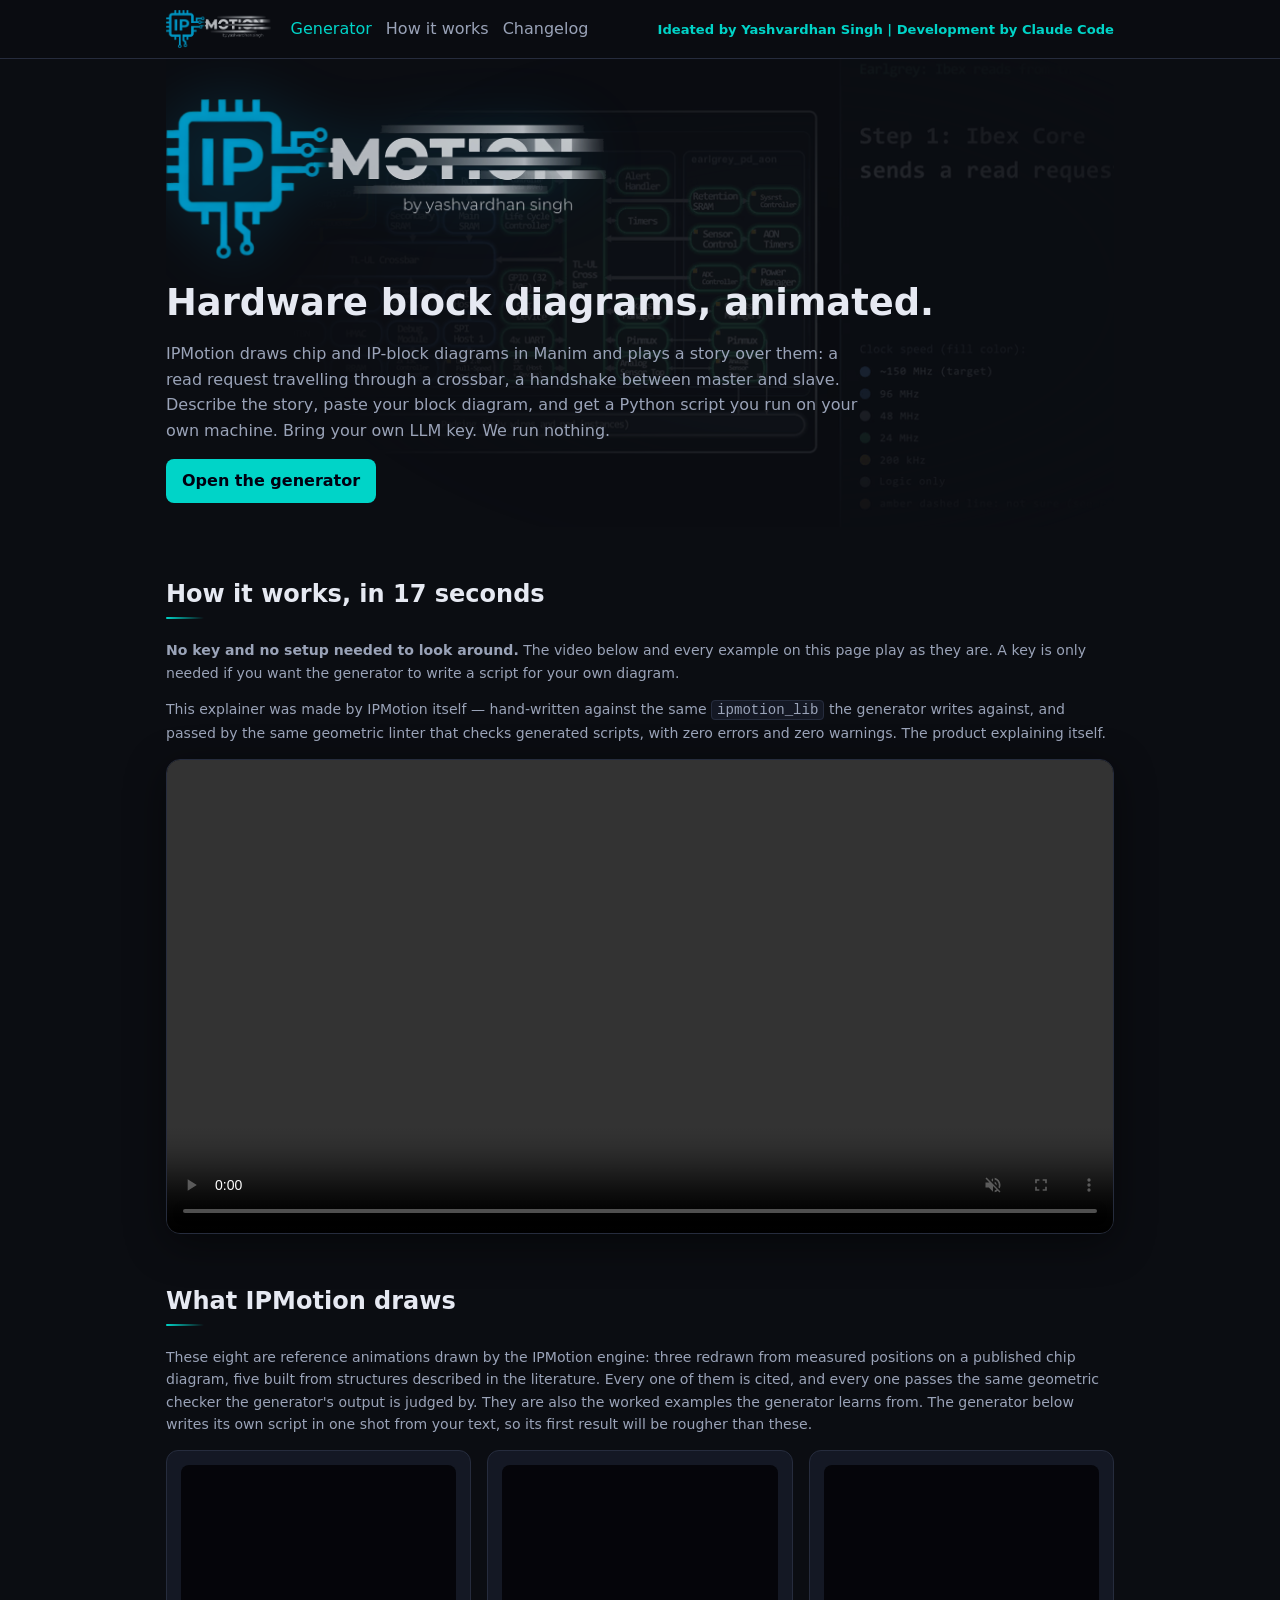
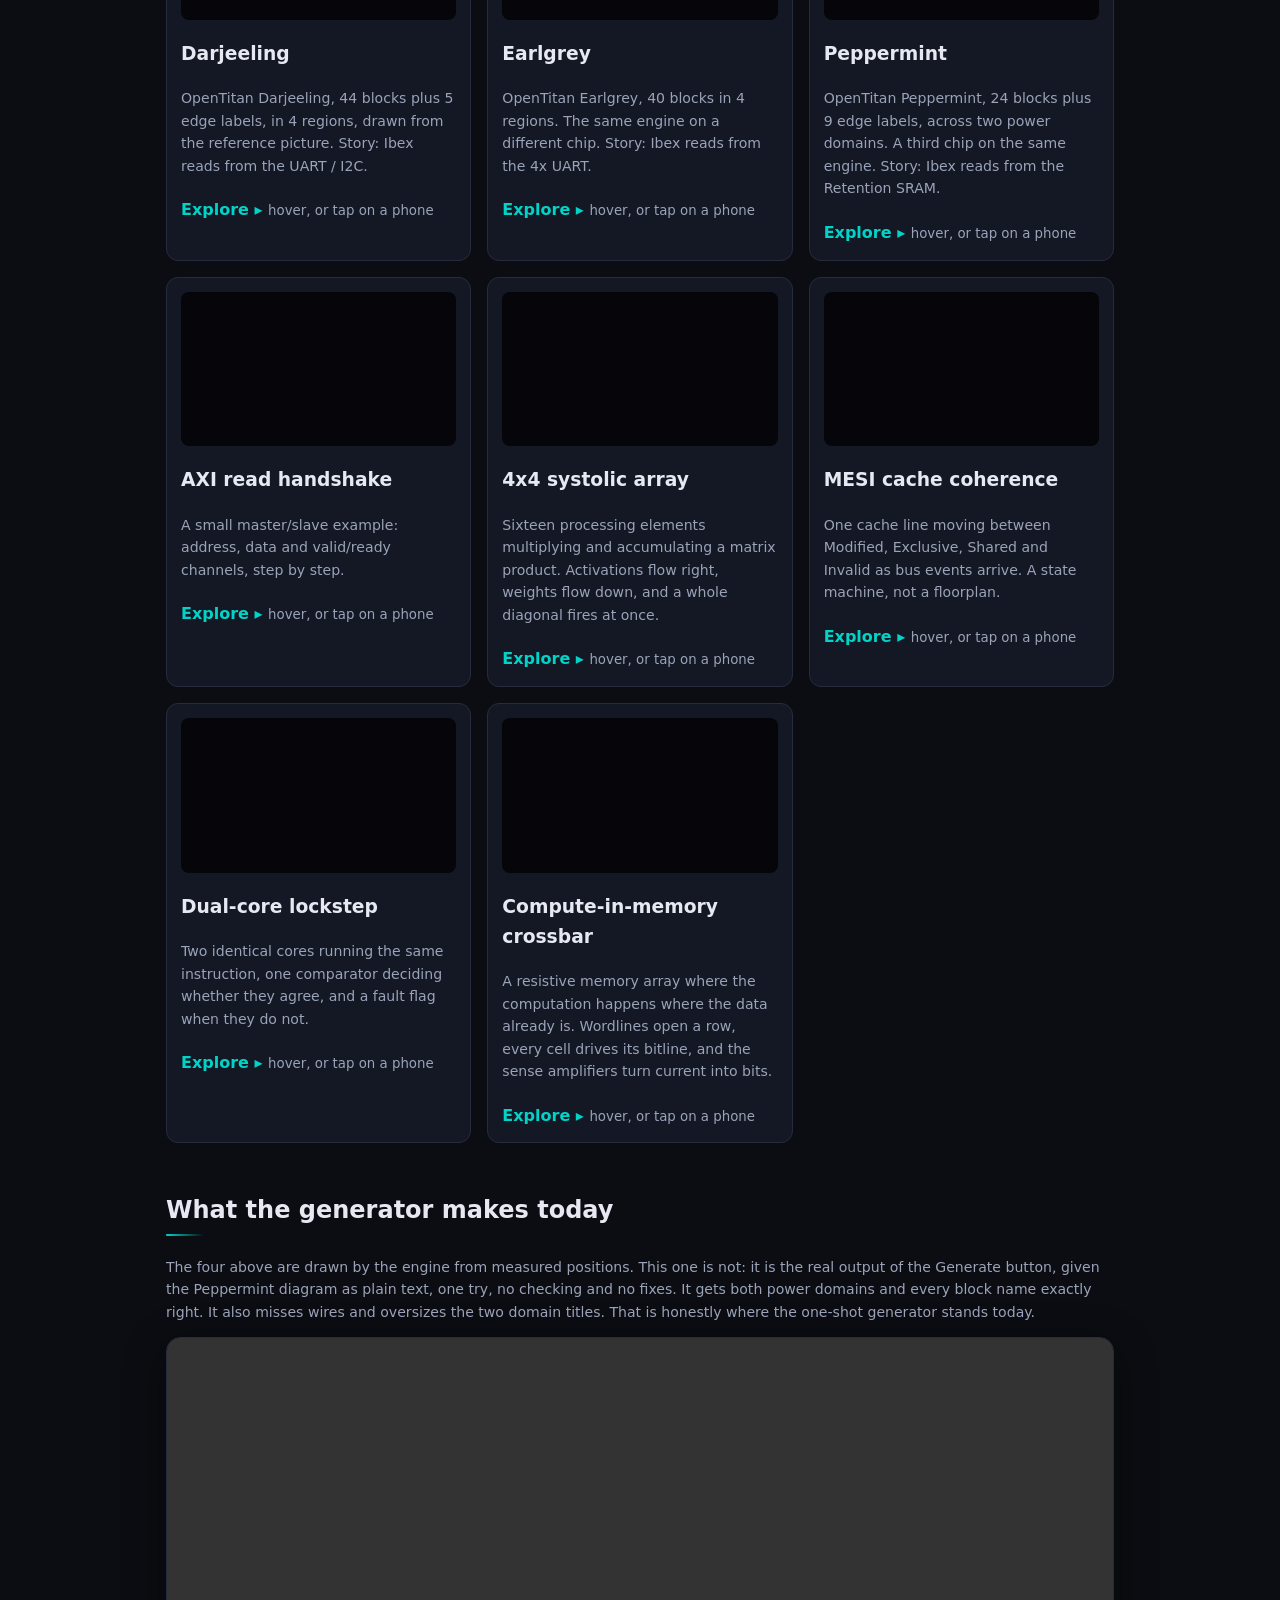
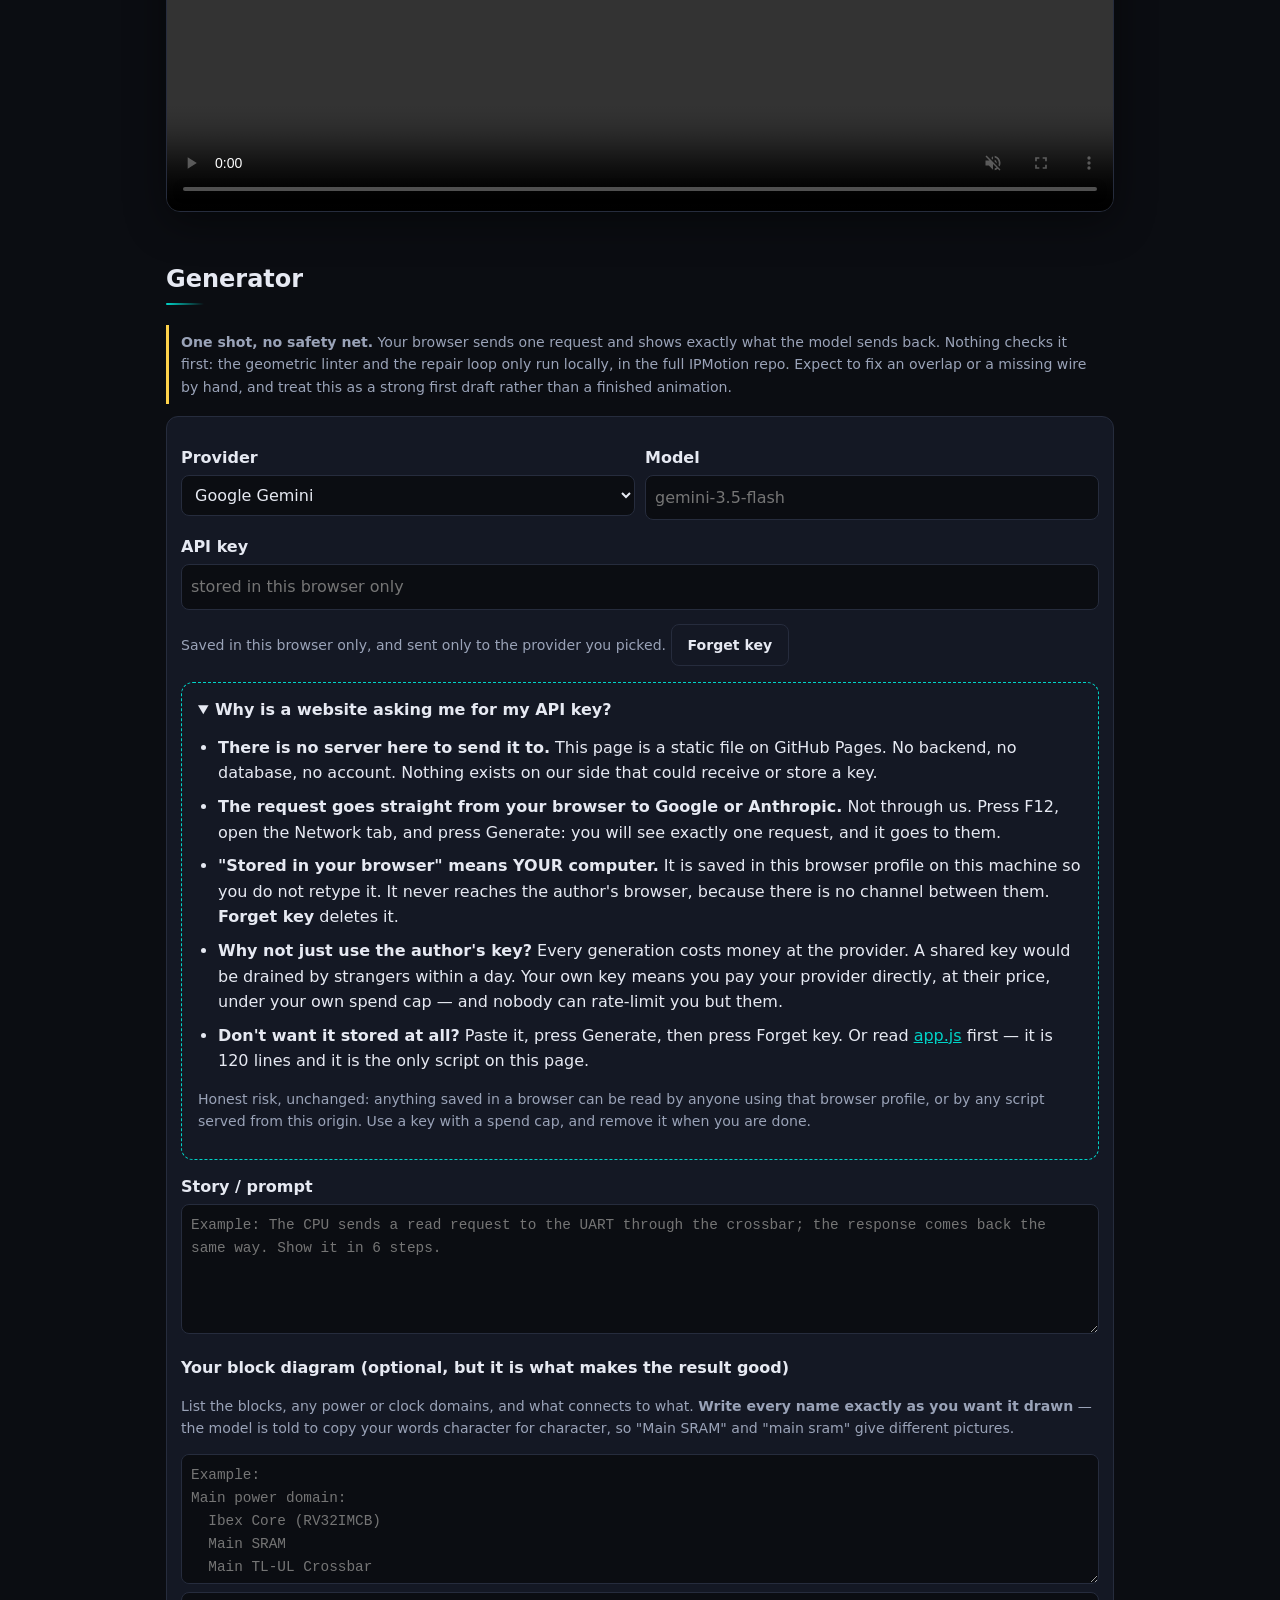
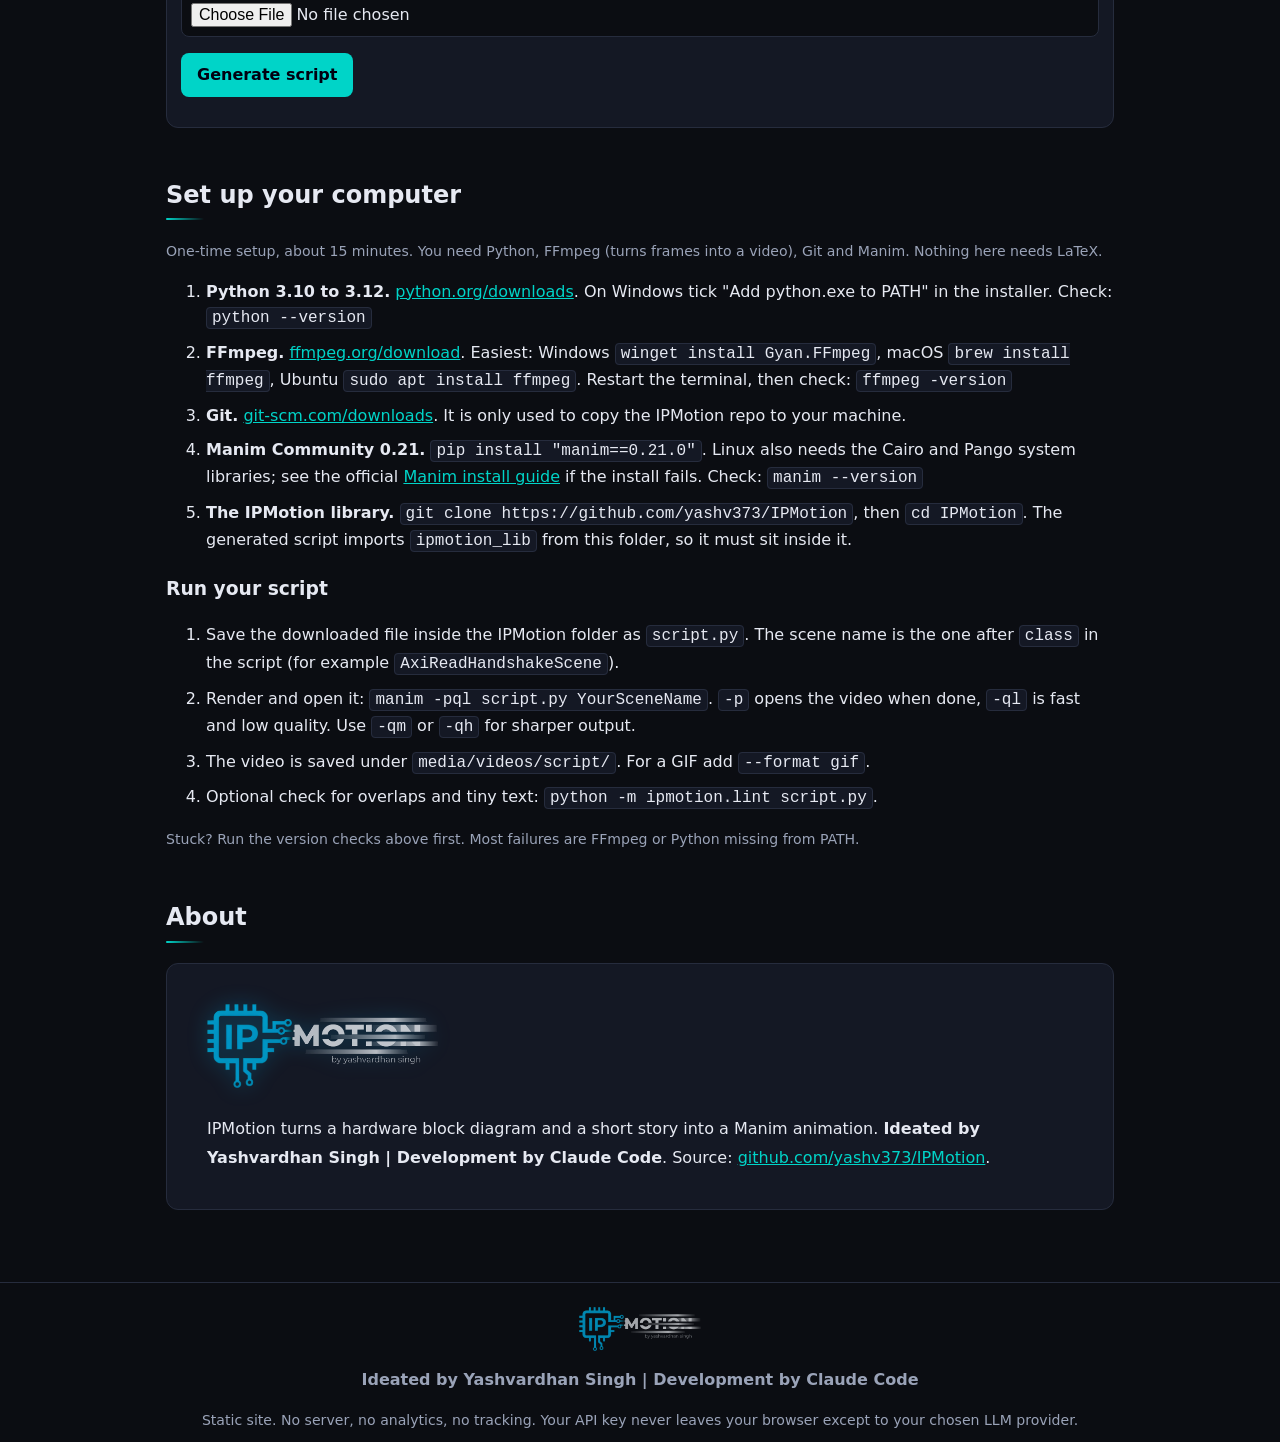
==== web/index.html @ a8242cb3 "Gallery as video, not GIFs: 11.5 MB down to 1.3 MB, at 1280px instead of 480px The four original gal" ====
<!doctype html>
<html lang="en" data-theme="dark"><head><meta charset="utf-8"><meta name="viewport" content="width=device-width,initial-scale=1">
<title>IPMotion Generator</title><meta name="description" content="IPMotion: describe a hardware block diagram story, get a Manim animation script. Bring your own API key; nothing runs on our servers.">
<link rel="icon" href="favicon.ico" sizes="any"><link rel="icon" type="image/png" sizes="32x32" href="assets/favicon-32.png"><link rel="apple-touch-icon" href="assets/apple-touch-icon.png"><meta name="theme-color" content="#0b0d12"><meta property="og:title" content="IPMotion Generator"><meta property="og:image" content="assets/logo.png">
<link rel="manifest" href="site.webmanifest"><meta name="theme-color" content="#0b0d12"><link rel="stylesheet" href="style.css"></head><body>
<header><div class="wrap"><a class="brand" href="index.html" aria-label="IPMotion home"><img src="assets/logo.png" alt="IPMotion" width="105" height="38"></a><nav><a href="index.html" aria-current=page>Generator</a><a href="how-it-works.html">How it works</a><a href="changelog.html">Changelog</a></nav>
<span class="credit">Ideated by Yashvardhan Singh | Development by Claude Code</span></div></header>
<div id="popbg" aria-hidden="true"></div><main class="wrap">
<section class="hero"><img class="hero-bg" src="assets/gifs/hero-bg.gif" alt="" aria-hidden="true" width="960" height="540" decoding="async"><div class="hero-in"><img class="hero-logo" src="assets/logo.png" alt="IPMotion by Yashvardhan Singh" width="440" height="160"><h1>Hardware block diagrams, animated.</h1>
<p>IPMotion draws chip and IP-block diagrams in Manim and plays a story over them: a read request travelling through a crossbar, a handshake between master and slave. Describe the story, paste your block diagram, and get a Python script you run on your own machine. Bring your own LLM key. We run nothing.</p>
<a class="btn" href="#generator">Open the generator</a></div></section>

<h2>How it works, in 17 seconds</h2>
<p class="note"><strong>No key and no setup needed to look around.</strong> The video below and every example on this page play as they are. A key is only needed if you want the generator to write a script for your own diagram.</p>
<p class="note">This explainer was made by IPMotion itself &mdash; hand-written against the same <code>ipmotion_lib</code> the generator writes against, and passed by the same geometric linter that checks generated scripts, with zero errors and zero warnings. The product explaining itself.</p>
<video class="explainer" src="assets/video/how-ipmotion-works.mp4" autoplay muted loop playsinline controls preload="metadata" poster="" aria-label="How IPMotion works, animated"></video>
<h2>What IPMotion draws</h2>
<p class="note">These eight are reference animations drawn by the IPMotion engine: three redrawn from measured positions on a published chip diagram, five built from structures described in the literature. Every one of them is cited, and every one passes the same geometric checker the generator's output is judged by. They are also the worked examples the generator learns from. The generator below writes its own script in one shot from your text, so its first result will be rougher than these.</p>
<div class="grid">
<div class="card ex" tabindex="0" role="button" aria-expanded="false" aria-label="Explore Darjeeling"><video class="thumb" src="assets/video/darjeeling.mp4" autoplay muted loop playsinline preload="metadata" aria-label="Darjeeling animation"></video><h3>Darjeeling</h3><p class="note">OpenTitan Darjeeling, 44 blocks plus 5 edge labels, in 4 regions, drawn from the reference picture. Story: Ibex reads from the UART / I2C.</p><span class="explore">Explore &#9656; <small>hover, or tap on a phone</small></span><div class="pop" role="dialog" aria-label="Darjeeling details"><button type="button" class="alt popx" aria-label="Close">&times;</button><h3>Darjeeling</h3><div class="popgrid"><figure><img class="ref" src="assets/ref/darjeeling.png" alt="Reference for Darjeeling" loading="lazy"><figcaption class="note">Reference: OpenTitan Darjeeling top-level block diagram.</figcaption></figure><div><h4>Prompt</h4><p>Show Ibex reading from the UART / I2C.</p><h4>Story</h4><ol><li>Idle: nothing is happening yet</li><li>Step 1: Ibex Core sends a read request</li><li>Step 2: Main TL-UL Crossbar passes it to the Low-Speed domain</li><li>Step 3: Peri TL-UL Cross bar sends it to 1 x UART / 1x I2C</li><li>Step 4: 1 x UART / 1x I2C answers</li><li>Step 5: The response travels back over the same links</li><li>Step 6: Ibex Core receives the data. Read complete</li></ol><h4>Model used</h4><p>No model used. This animation was made for developing a better RAG framework for IPMotion.</p></div></div></div></div>
<div class="card ex" tabindex="0" role="button" aria-expanded="false" aria-label="Explore Earlgrey"><video class="thumb" src="assets/video/earlgrey.mp4" autoplay muted loop playsinline preload="metadata" aria-label="Earlgrey animation"></video><h3>Earlgrey</h3><p class="note">OpenTitan Earlgrey, 40 blocks in 4 regions. The same engine on a different chip. Story: Ibex reads from the 4x UART.</p><span class="explore">Explore &#9656; <small>hover, or tap on a phone</small></span><div class="pop" role="dialog" aria-label="Earlgrey details"><button type="button" class="alt popx" aria-label="Close">&times;</button><h3>Earlgrey</h3><div class="popgrid"><figure><img class="ref" src="assets/ref/earlgrey.png" alt="Reference for Earlgrey" loading="lazy"><figcaption class="note">Reference: OpenTitan Earlgrey top-level block diagram.</figcaption></figure><div><h4>Prompt</h4><p>Show Ibex reading from the 4x UART.</p><h4>Story</h4><ol><li>Idle: nothing is happening yet</li><li>Step 1: Ibex Core sends a read request</li><li>Step 2: The TL-UL Crossbar passes it to the peripheral side</li><li>Step 3: The peripheral TL-UL Cross bar sends it to the 4x UART</li><li>Step 4: The 4x UART answers</li><li>Step 5: The response travels back over the same links</li><li>Step 6: Ibex Core receives the data. Read complete</li></ol><h4>Model used</h4><p>No model used. This animation was made for developing a better RAG framework for IPMotion.</p></div></div></div></div>
<div class="card ex" tabindex="0" role="button" aria-expanded="false" aria-label="Explore Peppermint"><video class="thumb" src="assets/video/peppermint.mp4" autoplay muted loop playsinline preload="metadata" aria-label="Peppermint animation"></video><h3>Peppermint</h3><p class="note">OpenTitan Peppermint, 24 blocks plus 9 edge labels, across two power domains. A third chip on the same engine. Story: Ibex reads from the Retention SRAM.</p><span class="explore">Explore &#9656; <small>hover, or tap on a phone</small></span><div class="pop" role="dialog" aria-label="Peppermint details"><button type="button" class="alt popx" aria-label="Close">&times;</button><h3>Peppermint</h3><div class="popgrid"><figure><img class="ref" src="assets/ref/peppermint.png" alt="Reference for Peppermint" loading="lazy"><figcaption class="note">Reference: OpenTitan Peppermint top-level block diagram.</figcaption></figure><div><h4>Prompt</h4><p>Show Ibex reading from the Retention SRAM in the always-on domain.</p><h4>Story</h4><ol><li>Idle: nothing is happening yet</li><li>Step 1: Ibex Core sends a read request</li><li>Step 2: The Main TL-UL Crossbar passes it to the always-on side</li><li>Step 3: The AON TL-UL Cross bar sends it to the Retention SRAM</li><li>Step 4: The Retention SRAM answers</li><li>Step 5: The response travels back over the same links</li><li>Step 6: Ibex Core receives the data. Read complete</li></ol><h4>Model used</h4><p>No model used. This animation was made for developing a better RAG framework for IPMotion.</p></div></div></div></div>
<div class="card ex" tabindex="0" role="button" aria-expanded="false" aria-label="Explore AXI read handshake"><video class="thumb" src="assets/video/axi.mp4" autoplay muted loop playsinline preload="metadata" aria-label="AXI read handshake animation"></video><h3>AXI read handshake</h3><p class="note">A small master/slave example: address, data and valid/ready channels, step by step.</p><span class="explore">Explore &#9656; <small>hover, or tap on a phone</small></span><div class="pop" role="dialog" aria-label="AXI read handshake details"><button type="button" class="alt popx" aria-label="Close">&times;</button><h3>AXI read handshake</h3><div class="popgrid"><figure><img class="ref" src="assets/ref/axi.svg" alt="Reference for AXI read handshake" loading="lazy"><figcaption class="note">A standard AXI read-channel diagram, drawn for this page (not a reference image).</figcaption></figure><div><h4>Prompt</h4><p>AXI4 read handshake between a master and a slave, cycle by cycle.</p><h4>Story</h4><ol><li>Cycle 1: Master asserts ARVALID=1 &amp; ARADDR=0x1000</li><li>Cycle 2: Slave asserts ARREADY=1. AR Handshake completes.</li><li>Cycle 3: Internal memory read latency. ARVALID deasserted.</li><li>Cycle 4: Slave drives RDATA=0xCAFE, RVALID=1, RLAST=1</li><li>Cycle 5: Master asserts RREADY=1. Read Data Handshake completes!</li><li>Transaction Complete: Read data 0xCAFE received successfully.</li></ol><h4>Model used</h4><p>No model used. This animation was made for developing a better RAG framework for IPMotion.</p></div></div></div></div>
<div class="card ex" tabindex="0" role="button" aria-expanded="false" aria-label="Explore 4x4 systolic array"><video class="thumb" src="assets/video/systolic-array.mp4" autoplay muted loop playsinline preload="metadata"></video><h3>4x4 systolic array</h3><p class="note">Sixteen processing elements multiplying and accumulating a matrix product. Activations flow right, weights flow down, and a whole diagonal fires at once.</p><span class="explore">Explore &#9656; <small>hover, or tap on a phone</small></span><div class="pop" role="dialog" aria-label="4x4 systolic array details"><button type="button" class="alt popx" aria-label="Close">&times;</button><h3>4x4 systolic array</h3><div class="popgrid"><figure><video src="assets/video/systolic-array.mp4" muted loop playsinline controls preload="none" style="width:100%;border-radius:8px;background:#000"></video></figure><div><h4>What it shows</h4><p>Sixteen processing elements multiplying and accumulating a matrix product. Activations flow right, weights flow down, and a whole diagonal fires at once.</p><h4>Steps</h4><ol><li>Activations enter from the left, one row each</li><li>Weights are pushed down each column</li><li>Cycle by cycle, every PE on a diagonal computes at the same moment</li><li>Partial sums leave the bottom of each column</li></ol><h4>Source</h4><p class="cite">H.T. Kung and C.E. Leiserson, &ldquo;Systolic Arrays (for VLSI)&rdquo;, Sparse Matrix Proceedings, 1978. N.P. Jouppi et al., &ldquo;In-Datacenter Performance Analysis of a Tensor Processing Unit&rdquo;, ISCA 2017.</p><h4>Model used</h4><p>No model used. Drawn by the IPMotion engine, and used as a worked example the generator can learn from.</p></div></div></div></div>
<div class="card ex" tabindex="0" role="button" aria-expanded="false" aria-label="Explore MESI cache coherence"><video class="thumb" src="assets/video/mesi-fsm.mp4" autoplay muted loop playsinline preload="metadata"></video><h3>MESI cache coherence</h3><p class="note">One cache line moving between Modified, Exclusive, Shared and Invalid as bus events arrive. A state machine, not a floorplan.</p><span class="explore">Explore &#9656; <small>hover, or tap on a phone</small></span><div class="pop" role="dialog" aria-label="MESI cache coherence details"><button type="button" class="alt popx" aria-label="Close">&times;</button><h3>MESI cache coherence</h3><div class="popgrid"><figure><video src="assets/video/mesi-fsm.mp4" muted loop playsinline controls preload="none" style="width:100%;border-radius:8px;background:#000"></video></figure><div><h4>What it shows</h4><p>One cache line moving between Modified, Exclusive, Shared and Invalid as bus events arrive. A state machine, not a floorplan.</p><h4>Steps</h4><ol><li>The line starts Invalid: this cache does not have it</li><li>A read miss with no other sharer makes it Exclusive</li><li>A write hit makes it Modified, dirty and private</li><li>Another core reads it: write back and drop to Shared</li><li>Another core writes: this copy becomes Invalid</li></ol><h4>Source</h4><p class="cite">M.S. Papamarcos and J.H. Patel, &ldquo;A Low-Overhead Coherence Solution for Multiprocessors with Private Cache Memories&rdquo;, ISCA 1984.</p><h4>Model used</h4><p>No model used. Drawn by the IPMotion engine, and used as a worked example the generator can learn from.</p></div></div></div></div>
<div class="card ex" tabindex="0" role="button" aria-expanded="false" aria-label="Explore Dual-core lockstep"><video class="thumb" src="assets/video/lockstep.mp4" autoplay muted loop playsinline preload="metadata"></video><h3>Dual-core lockstep</h3><p class="note">Two identical cores running the same instruction, one comparator deciding whether they agree, and a fault flag when they do not.</p><span class="explore">Explore &#9656; <small>hover, or tap on a phone</small></span><div class="pop" role="dialog" aria-label="Dual-core lockstep details"><button type="button" class="alt popx" aria-label="Close">&times;</button><h3>Dual-core lockstep</h3><div class="popgrid"><figure><video src="assets/video/lockstep.mp4" muted loop playsinline controls preload="none" style="width:100%;border-radius:8px;background:#000"></video></figure><div><h4>What it shows</h4><p>Two identical cores running the same instruction, one comparator deciding whether they agree, and a fault flag when they do not.</p><h4>Steps</h4><ol><li>The same instruction is issued to both cores</li><li>Core B runs it two cycles later, so one glitch cannot hit both</li><li>Both results arrive at the comparator</li><li>They agree, so nothing is raised</li><li>A bit flips in Core B, the results differ, and the fault flag goes up</li></ol><h4>Source</h4><p class="cite">ARM, &ldquo;Cortex-R5 Technical Reference Manual&rdquo; (redundant core comparison and the decorrelating delay). ISO 26262-5, hardware requirements for ASIL-D.</p><h4>Model used</h4><p>No model used. Drawn by the IPMotion engine, and used as a worked example the generator can learn from.</p></div></div></div></div>
<div class="card ex" tabindex="0" role="button" aria-expanded="false" aria-label="Explore Compute-in-memory crossbar"><video class="thumb" src="assets/video/cim-crossbar.mp4" autoplay muted loop playsinline preload="metadata"></video><h3>Compute-in-memory crossbar</h3><p class="note">A resistive memory array where the computation happens where the data already is. Wordlines open a row, every cell drives its bitline, and the sense amplifiers turn current into bits.</p><span class="explore">Explore &#9656; <small>hover, or tap on a phone</small></span><div class="pop" role="dialog" aria-label="Compute-in-memory crossbar details"><button type="button" class="alt popx" aria-label="Close">&times;</button><h3>Compute-in-memory crossbar</h3><div class="popgrid"><figure><video src="assets/video/cim-crossbar.mp4" muted loop playsinline controls preload="none" style="width:100%;border-radius:8px;background:#000"></video></figure><div><h4>What it shows</h4><p>A resistive memory array where the computation happens where the data already is. Wordlines open a row, every cell drives its bitline, and the sense amplifiers turn current into bits.</p><h4>Steps</h4><ol><li>The row decoder drives one wordline high</li><li>Every cell on that row drives its own bitline at the same moment</li><li>The sense amplifiers resolve all six columns together</li><li>The digital output register takes the row</li><li>Four rows, four cycles, and the data never moved</li></ol><h4>Source</h4><p class="cite">A. Shafiee et al., &ldquo;ISAAC&rdquo;, ISCA 2016. P. Chi et al., &ldquo;PRIME&rdquo;, ISCA 2016.</p><h4>Model used</h4><p>No model used. Drawn by the IPMotion engine, and used as a worked example the generator can learn from.</p></div></div></div></div>
</div>

<h2>What the generator makes today</h2>
<p class="note">The four above are drawn by the engine from measured positions. This one is not: it is the real output of the Generate button, given the Peppermint diagram as plain text, one try, no checking and no fixes. It gets both power domains and every block name exactly right. It also misses wires and oversizes the two domain titles. That is honestly where the one-shot generator stands today.</p>
<video class="explainer" src="assets/video/generated-peppermint.mp4" autoplay muted loop playsinline controls preload="metadata" aria-label="Animation written by the generator in one shot"></video>
<h2 id="generator">Generator</h2>
<div class="warn"><strong>One shot, no safety net.</strong> Your browser sends one request and shows exactly what the model sends back. Nothing checks it first: the geometric linter and the repair loop only run locally, in the full IPMotion repo. Expect to fix an overlap or a missing wire by hand, and treat this as a strong first draft rather than a finished animation.</div>
<form id="f" class="card" onsubmit="return false">
<div class="row"><div><label for="provider">Provider</label><select id="provider"><option value="gemini">Google Gemini</option><option value="anthropic">Anthropic Claude</option></select></div>
<div><label for="model">Model</label><input id="model" autocomplete="off"></div></div>
<label for="key">API key</label><input id="key" type="password" autocomplete="off" placeholder="stored in this browser only">
<p class="note">Saved in this browser only, and sent only to the provider you picked. <button type="button" class="alt" id="forget">Forget key</button></p>
<details class="setup" open><summary><strong>Why is a website asking me for my API key?</strong></summary>
<ul class="steps">
<li><strong>There is no server here to send it to.</strong> This page is a static file on GitHub Pages. No backend, no database, no account. Nothing exists on our side that could receive or store a key.</li>
<li><strong>The request goes straight from your browser to Google or Anthropic.</strong> Not through us. Press F12, open the Network tab, and press Generate: you will see exactly one request, and it goes to them.</li>
<li><strong>"Stored in your browser" means YOUR computer.</strong> It is saved in this browser profile on this machine so you do not retype it. It never reaches the author's browser, because there is no channel between them. <strong>Forget key</strong> deletes it.</li>
<li><strong>Why not just use the author's key?</strong> Every generation costs money at the provider. A shared key would be drained by strangers within a day. Your own key means you pay your provider directly, at their price, under your own spend cap &mdash; and nobody can rate-limit you but them.</li>
<li><strong>Don't want it stored at all?</strong> Paste it, press Generate, then press Forget key. Or read <a href="https://github.com/yashv373/IPMotion/blob/main/web/app.js">app.js</a> first &mdash; it is 120 lines and it is the only script on this page.</li>
</ul>
<p class="note">Honest risk, unchanged: anything saved in a browser can be read by anyone using that browser profile, or by any script served from this origin. Use a key with a spend cap, and remove it when you are done.</p></details>
<label for="story">Story / prompt</label><textarea id="story" placeholder="Example: The CPU sends a read request to the UART through the crossbar; the response comes back the same way. Show it in 6 steps."></textarea>
<label for="diagram">Your block diagram (optional, but it is what makes the result good)</label><p class="note">List the blocks, any power or clock domains, and what connects to what. <strong>Write every name exactly as you want it drawn</strong> &mdash; the model is told to copy your words character for character, so "Main SRAM" and "main sram" give different pictures.</p><textarea id="diagram" placeholder="Example:&#10;Main power domain:&#10;  Ibex Core (RV32IMCB)&#10;  Main SRAM&#10;  Main TL-UL Crossbar&#10;&#10;Wiring:&#10;  Ibex Core (RV32IMCB) -> Main TL-UL Crossbar&#10;  Main TL-UL Crossbar <-> Main SRAM"></textarea>
<input id="file" type="file" accept=".yaml,.yml,.txt,.md,.json" aria-label="Load diagram file">
<p><button id="go" type="button">Generate script</button> <span id="status" class="note"></span></p><div id="err"></div></form>

<section id="out" hidden><h2>Your script</h2>
<p><button id="dl" type="button">Download .py</button> <button id="cp" type="button" class="alt">Copy</button></p>
<pre><code id="code"></code></pre>
<div class="setup"><h3>Local setup</h3><p class="note">First time? Follow <a href="#setup">Set up your computer</a> below.</p><p>The script imports <code>ipmotion_lib</code>, so run it inside the IPMotion repo:</p>
<pre>git clone https://github.com/yashv373/IPMotion
cd IPMotion
pip install "manim==0.21.0"
# save the downloaded file here as script.py, then:
manim -pql script.py YourSceneName
# optional geometric check:
python -m ipmotion.lint script.py</pre>
<p class="note">Replace <code>YourSceneName</code> with the class name in the script. No LaTeX needed. Use <code>-qh</code> for a sharper render.</p></div><div class="setup"><h3>Not happy with the first result? Keep going.</h3>
<p>This is one shot with no checking, so a first draft is normal. You do not have to start again:</p>
<ol class="steps">
<li><strong>Ask any chat assistant to fix it.</strong> The file is ordinary Manim code, so paste it into ChatGPT, Claude, Gemini or whichever you already pay for, and say what is wrong in plain words &mdash; "two blocks overlap", "the UART arrow is missing", "make the title smaller". Then run it again.</li>
<li><strong>Let the checker tell you what is wrong first.</strong> In the repo, run <code>python -m ipmotion.lint script.py</code>. It lists overlapping text, labels too small to read, wires ending in empty space and anything outside the frame. Paste that list in with the script and the assistant has something precise to work from.</li>
<li><strong>Change your input, not just the script.</strong> Most misses come from the diagram text. Add the connection it skipped, or write a name exactly as you want it drawn, and generate again.</li>
</ol>
<p class="note"><strong>Where this is going.</strong> That back-and-forth is something IPMotion should do for you, not something you should have to drive. The generate &rarr; check &rarr; repair loop already runs locally in the repo; bringing it into this page, so the site hands you a script it has already checked and corrected a few times, is the next direction for IPMotion.</p></div>
</section>
<h2 id="setup">Set up your computer</h2>
<p class="note">One-time setup, about 15 minutes. You need Python, FFmpeg (turns frames into a video), Git and Manim. Nothing here needs LaTeX.</p>
<ol class="steps">
<li><strong>Python 3.10 to 3.12.</strong> <a href="https://www.python.org/downloads/" target="_blank" rel="noopener">python.org/downloads</a>. On Windows tick "Add python.exe to PATH" in the installer. Check: <code>python --version</code></li>
<li><strong>FFmpeg.</strong> <a href="https://ffmpeg.org/download.html" target="_blank" rel="noopener">ffmpeg.org/download</a>. Easiest: Windows <code>winget install Gyan.FFmpeg</code>, macOS <code>brew install ffmpeg</code>, Ubuntu <code>sudo apt install ffmpeg</code>. Restart the terminal, then check: <code>ffmpeg -version</code></li>
<li><strong>Git.</strong> <a href="https://git-scm.com/downloads" target="_blank" rel="noopener">git-scm.com/downloads</a>. It is only used to copy the IPMotion repo to your machine.</li>
<li><strong>Manim Community 0.21.</strong> <code>pip install "manim==0.21.0"</code>. Linux also needs the Cairo and Pango system libraries; see the official <a href="https://docs.manim.community/en/stable/installation.html" target="_blank" rel="noopener">Manim install guide</a> if the install fails. Check: <code>manim --version</code></li>
<li><strong>The IPMotion library.</strong> <code>git clone https://github.com/yashv373/IPMotion</code>, then <code>cd IPMotion</code>. The generated script imports <code>ipmotion_lib</code> from this folder, so it must sit inside it.</li>
</ol>
<h3>Run your script</h3>
<ol class="steps">
<li>Save the downloaded file inside the IPMotion folder as <code>script.py</code>. The scene name is the one after <code>class</code> in the script (for example <code>AxiReadHandshakeScene</code>).</li>
<li>Render and open it: <code>manim -pql script.py YourSceneName</code>. <code>-p</code> opens the video when done, <code>-ql</code> is fast and low quality. Use <code>-qm</code> or <code>-qh</code> for sharper output.</li>
<li>The video is saved under <code>media/videos/script/</code>. For a GIF add <code>--format gif</code>.</li>
<li>Optional check for overlaps and tiny text: <code>python -m ipmotion.lint script.py</code>.</li>
</ol>
<p class="note">Stuck? Run the version checks above first. Most failures are FFmpeg or Python missing from PATH.</p>
<h2>About</h2><p class="card"><img class="about-logo" src="assets/logo.png" alt="IPMotion by Yashvardhan Singh" width="264" height="96">IPMotion turns a hardware block diagram and a short story into a Manim animation.
<strong>Ideated by Yashvardhan Singh | Development by Claude Code</strong>. Source: <a href="https://github.com/yashv373/IPMotion">github.com/yashv373/IPMotion</a>.</p>
</main>
<footer><div class="wrap"><img class="foot-logo" src="assets/logo.png" alt="IPMotion" width="121" height="44"><p><strong>Ideated by Yashvardhan Singh | Development by Claude Code</strong></p>
<p class="note">Static site. No server, no analytics, no tracking. Your API key never leaves your browser except to your chosen LLM provider.</p></div></footer>
<script src="app.js"></script></body></html>
---- web/style.css ----
﻿:root{--bg:#0b0d12;--panel:#141824;--line:#262c3d;--text:#e6e9f2;--mute:#9aa3b8;--accent:#00d4c8;--warn:#ffd24a}
:root[data-theme=light]{--bg:#f6f7fb;--panel:#fff;--line:#d9dde8;--text:#14171f;--mute:#566;--accent:#007f78;--warn:#9a6b00}
*{box-sizing:border-box}
body{margin:0;background:var(--bg);color:var(--text);font:16px/1.6 system-ui,Segoe UI,sans-serif}
a{color:var(--accent)}
.wrap{max-width:980px;margin:0 auto;padding:0 16px}
header{border-bottom:1px solid var(--line);position:sticky;top:0;background:var(--bg);z-index:5}
header .wrap{display:flex;flex-wrap:wrap;gap:8px 20px;align-items:center;padding-top:10px;padding-bottom:10px}
.brand{font-weight:700;font-size:1.2rem;color:var(--text);text-decoration:none}
nav{display:flex;gap:14px;flex:1}
nav a{color:var(--mute);text-decoration:none}nav a[aria-current]{color:var(--accent)}
.credit{color:var(--accent);font-size:.82rem;font-weight:600}
button,.btn{background:var(--accent);color:#001;border:0;border-radius:8px;padding:9px 16px;font:inherit;font-weight:600;cursor:pointer;text-decoration:none;display:inline-block}
button.alt{background:var(--panel);color:var(--text);border:1px solid var(--line)}
button:disabled{opacity:.5;cursor:wait}
h1{font-size:2.3rem;line-height:1.2;margin:.6em 0 .3em}h2{margin-top:2em}
.hero{padding:40px 0 10px}.hero p{color:var(--mute);max-width:700px}
.grid{display:grid;grid-template-columns:repeat(auto-fit,minmax(280px,1fr));gap:16px}
.card{background:var(--panel);border:1px solid var(--line);border-radius:12px;padding:14px}
.card img,.ph{width:100%;aspect-ratio:16/9;border-radius:8px;background:#05050a;object-fit:contain;display:block}
.ph{display:grid;place-items:center;color:var(--mute);font-size:.9rem}
label{display:block;margin:14px 0 4px;font-weight:600}
input,select,textarea{width:100%;background:var(--bg);color:var(--text);border:1px solid var(--line);border-radius:8px;padding:9px;font:inherit}
textarea{min-height:130px;font-family:Consolas,monospace;font-size:.9rem}
.row{display:flex;gap:10px;flex-wrap:wrap}.row>*{flex:1;min-width:160px}
.note{color:var(--mute);font-size:.88rem}.warn{border-left:3px solid var(--warn);padding:6px 12px;color:var(--mute);font-size:.88rem;margin:12px 0}
pre{background:#05050a;color:#d8e0f0;border:1px solid var(--line);border-radius:8px;padding:12px;overflow:auto;max-height:520px;font-size:.85rem}
#err{color:#ff6b7a;white-space:pre-wrap}
.setup{border:1px dashed var(--accent);border-radius:12px;padding:12px 16px;margin-top:16px}
table{border-collapse:collapse;width:100%}td,th{border-bottom:1px solid var(--line);padding:8px;text-align:left;vertical-align:top}
footer{border-top:1px solid var(--line);margin-top:60px;padding:24px 0;color:var(--mute);text-align:center}
code{background:var(--panel);padding:1px 5px;border-radius:4px}
.brand{display:flex;align-items:center}.brand img{height:38px;width:auto;display:block;transition:filter .25s,transform .25s}
.brand:hover img{filter:drop-shadow(0 0 8px rgba(0,180,230,.6));transform:translateY(-1px)}
.hero-logo{display:block;max-width:100%;height:auto;margin-bottom:18px;filter:drop-shadow(0 0 28px rgba(0,170,230,.28));animation:rise .8s ease-out both}
@keyframes rise{from{opacity:0;transform:translateX(-14px)}to{opacity:1;transform:none}}
.foot-logo{display:block;margin:0 auto 12px;width:auto;opacity:.9}
.about-logo{display:block;width:auto;max-width:100%;margin:4px 0 26px;filter:drop-shadow(0 0 10px rgba(0,170,230,.35))}
.card::after{content:"";display:block;clear:both}
@media (prefers-reduced-motion:reduce){.hero-logo{animation:none}.brand img{transition:none}}
@media (max-width:640px){.credit{display:none}}
.card:has(.about-logo){padding:36px 40px;line-height:1.85}
@media (max-width:640px){.card:has(.about-logo){padding:24px 20px}.card .about-logo{height:64px}}
.card .about-logo{width:auto;aspect-ratio:auto;background:none;border-radius:0;object-fit:initial;height:84px}
td.note{white-space:nowrap}
.ex{position:relative;cursor:pointer;transition:border-color .2s,box-shadow .2s}
.ex:hover,.ex:focus-visible,.ex.open{border-color:var(--accent);box-shadow:0 6px 24px rgba(0,200,200,.15);outline:none}
.explore{display:inline-block;margin-top:6px;color:var(--accent);font-weight:600}.explore small{color:var(--mute);font-weight:400}
.pop{position:fixed;left:50%;top:50%;transform:translate(-50%,-46%) scale(.96);width:min(960px,94vw);max-height:88vh;overflow:auto;background:rgba(20,24,36,.78);-webkit-backdrop-filter:blur(18px) saturate(1.2);backdrop-filter:blur(18px) saturate(1.2);border:1px solid rgba(0,212,200,.55);border-radius:16px;padding:24px 26px;box-shadow:0 24px 90px rgba(0,0,0,.6);z-index:30;cursor:default;text-align:left;opacity:0;visibility:hidden;pointer-events:none;transition:opacity .32s ease,transform .38s cubic-bezier(.2,.8,.2,1),visibility 0s linear .38s}
.ex.open .pop{opacity:1;visibility:visible;pointer-events:auto;transform:translate(-50%,-50%) scale(1);transition-delay:0s}
#popbg{position:fixed;inset:0;z-index:25;background:rgba(5,7,12,.5);-webkit-backdrop-filter:blur(5px);backdrop-filter:blur(5px);opacity:0;pointer-events:none;transition:opacity .32s ease}
body.pop-open #popbg{opacity:1}
.pop .popgrid>*{opacity:0;transform:translateY(8px);transition:opacity .4s ease .08s,transform .4s ease .08s}
.ex.open .pop .popgrid>*{opacity:1;transform:none}
.hero{position:relative;overflow:hidden}.hero-in{position:relative;z-index:1}
.hero-bg{position:absolute;right:-6%;top:0;width:min(980px,100%);height:100%;object-fit:cover;opacity:.14;z-index:0;pointer-events:none;-webkit-mask-image:radial-gradient(ellipse 70% 75% at 60% 50%,#000 25%,transparent 78%);mask-image:radial-gradient(ellipse 70% 75% at 60% 50%,#000 25%,transparent 78%)}
@media (prefers-reduced-motion:reduce){.hero-bg{display:none}.pop,#popbg,.pop .popgrid>*{transition:none}}
.popx{position:absolute;right:12px;top:10px;padding:2px 12px;font-size:1.3rem;line-height:1.3}
.popgrid{display:grid;grid-template-columns:1.1fr 1fr;gap:24px;align-items:start}
.pop figure{margin:0}.card .pop img.ref{aspect-ratio:auto;background:#fff;border-radius:8px;object-fit:contain;max-height:62vh;width:100%}
.pop h4{margin:14px 0 4px;color:var(--accent)}.pop p,.pop ol{margin:0}.pop ol{padding-left:20px;font-size:.92rem}
.steps li{margin:8px 0}
@media (max-width:760px){.popgrid{grid-template-columns:1fr}.pop{padding:20px 16px}}

.explainer{width:100%;max-width:960px;display:block;margin:14px auto 22px;border:1px solid var(--line);border-radius:14px;background:#000;box-shadow:0 10px 40px rgba(0,0,0,.45)}

details.setup ul.steps{margin:10px 0 6px;padding-left:20px}
details.setup ul.steps li{margin:8px 0}
details.setup summary{cursor:pointer;padding:2px 0;font-weight:600}

/* ---- polish pass ------------------------------------------------------- */
html{scroll-behavior:smooth}
@media (prefers-reduced-motion:reduce){html{scroll-behavior:auto}}
::selection{background:rgba(0,212,200,.28);color:var(--text)}

button,.btn{transition:background .18s ease,transform .12s ease,box-shadow .18s ease,opacity .18s ease}
button:hover,.btn:hover{box-shadow:0 4px 16px rgba(0,212,200,.28);transform:translateY(-1px)}
button:active,.btn:active{transform:translateY(0);box-shadow:none}
button.alt:hover{border-color:var(--accent);box-shadow:none}
button:disabled:hover{transform:none;box-shadow:none}

a:hover{text-decoration:underline}
nav a:hover{color:var(--text)}
:focus-visible{outline:2px solid var(--accent);outline-offset:3px;border-radius:6px}

header{backdrop-filter:saturate(1.4) blur(10px);background:color-mix(in srgb,var(--bg) 86%,transparent)}
@supports not (background:color-mix(in srgb,red 50%,transparent)){header{background:var(--bg)}}

h2{position:relative;padding-bottom:6px}
h2::after{content:"";position:absolute;left:0;bottom:0;width:38px;height:2px;border-radius:2px;
  background:linear-gradient(90deg,var(--accent),transparent)}

.card{transition:border-color .2s ease,box-shadow .2s ease,transform .2s ease}
.card:hover{border-color:color-mix(in srgb,var(--accent) 45%,var(--line))}

pre{box-shadow:inset 0 1px 0 rgba(255,255,255,.04)}
code{border:1px solid var(--line)}
input:focus,select:focus,textarea:focus{border-color:var(--accent);outline:none;
  box-shadow:0 0 0 3px rgba(0,212,200,.14)}

.hero{padding-bottom:24px}
footer{margin-top:72px}
.card video.thumb{width:100%;aspect-ratio:16/9;border-radius:8px;background:#05050a;object-fit:contain;display:block}
.pop .cite{font-size:.82rem;color:var(--mute);border-left:2px solid var(--line);padding-left:10px;margin-top:8px}
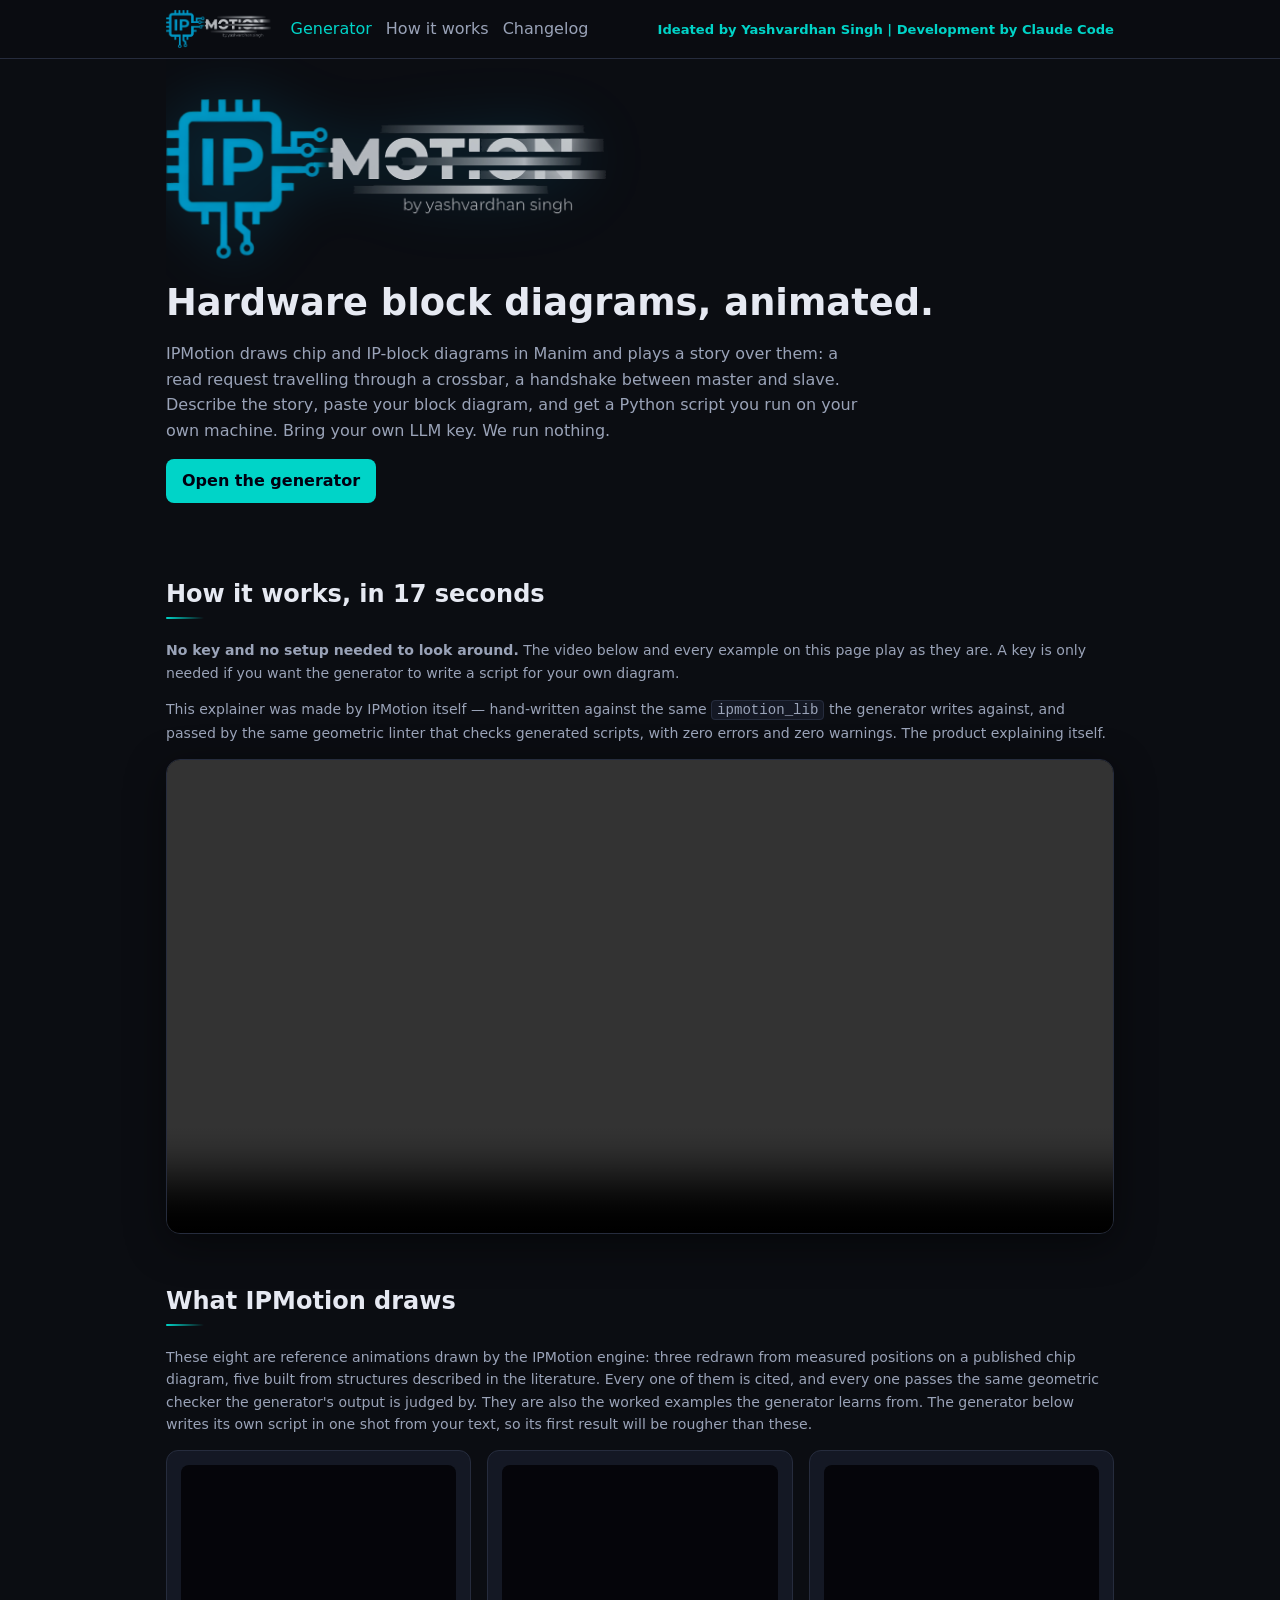
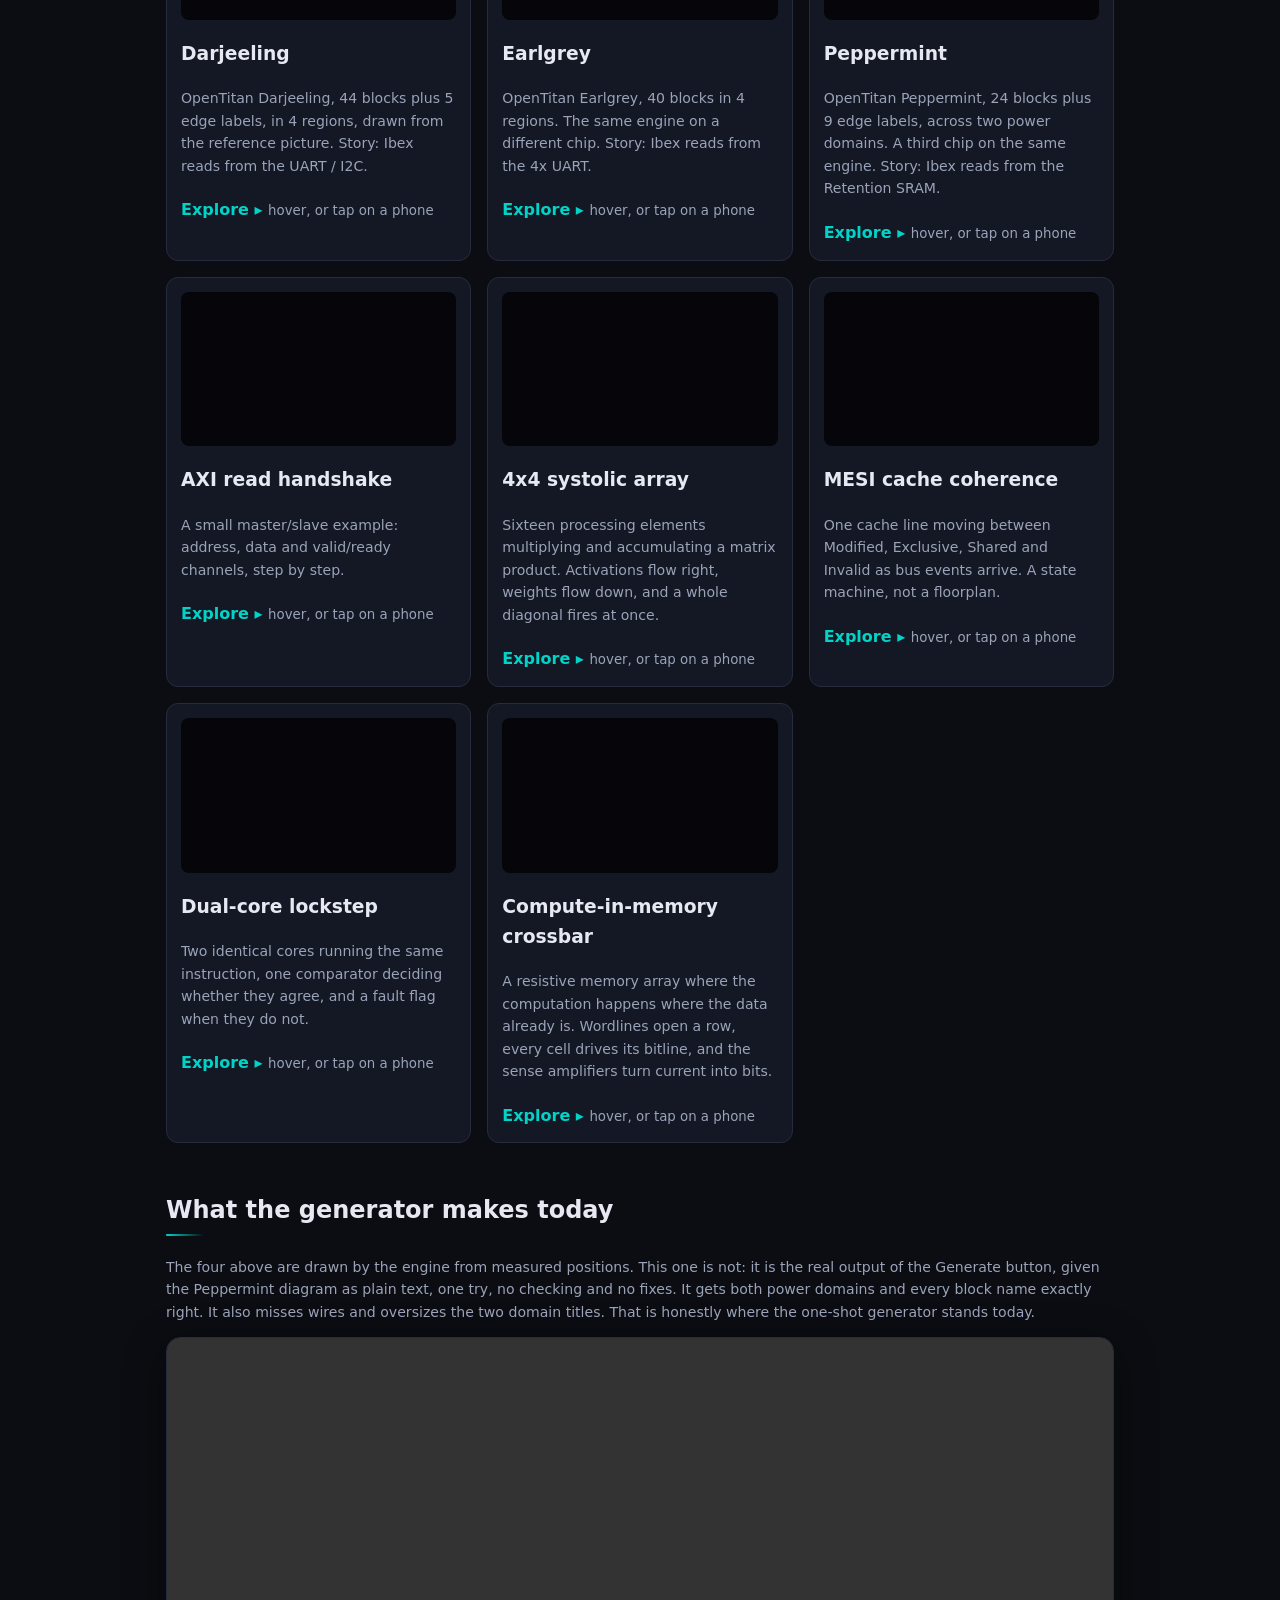
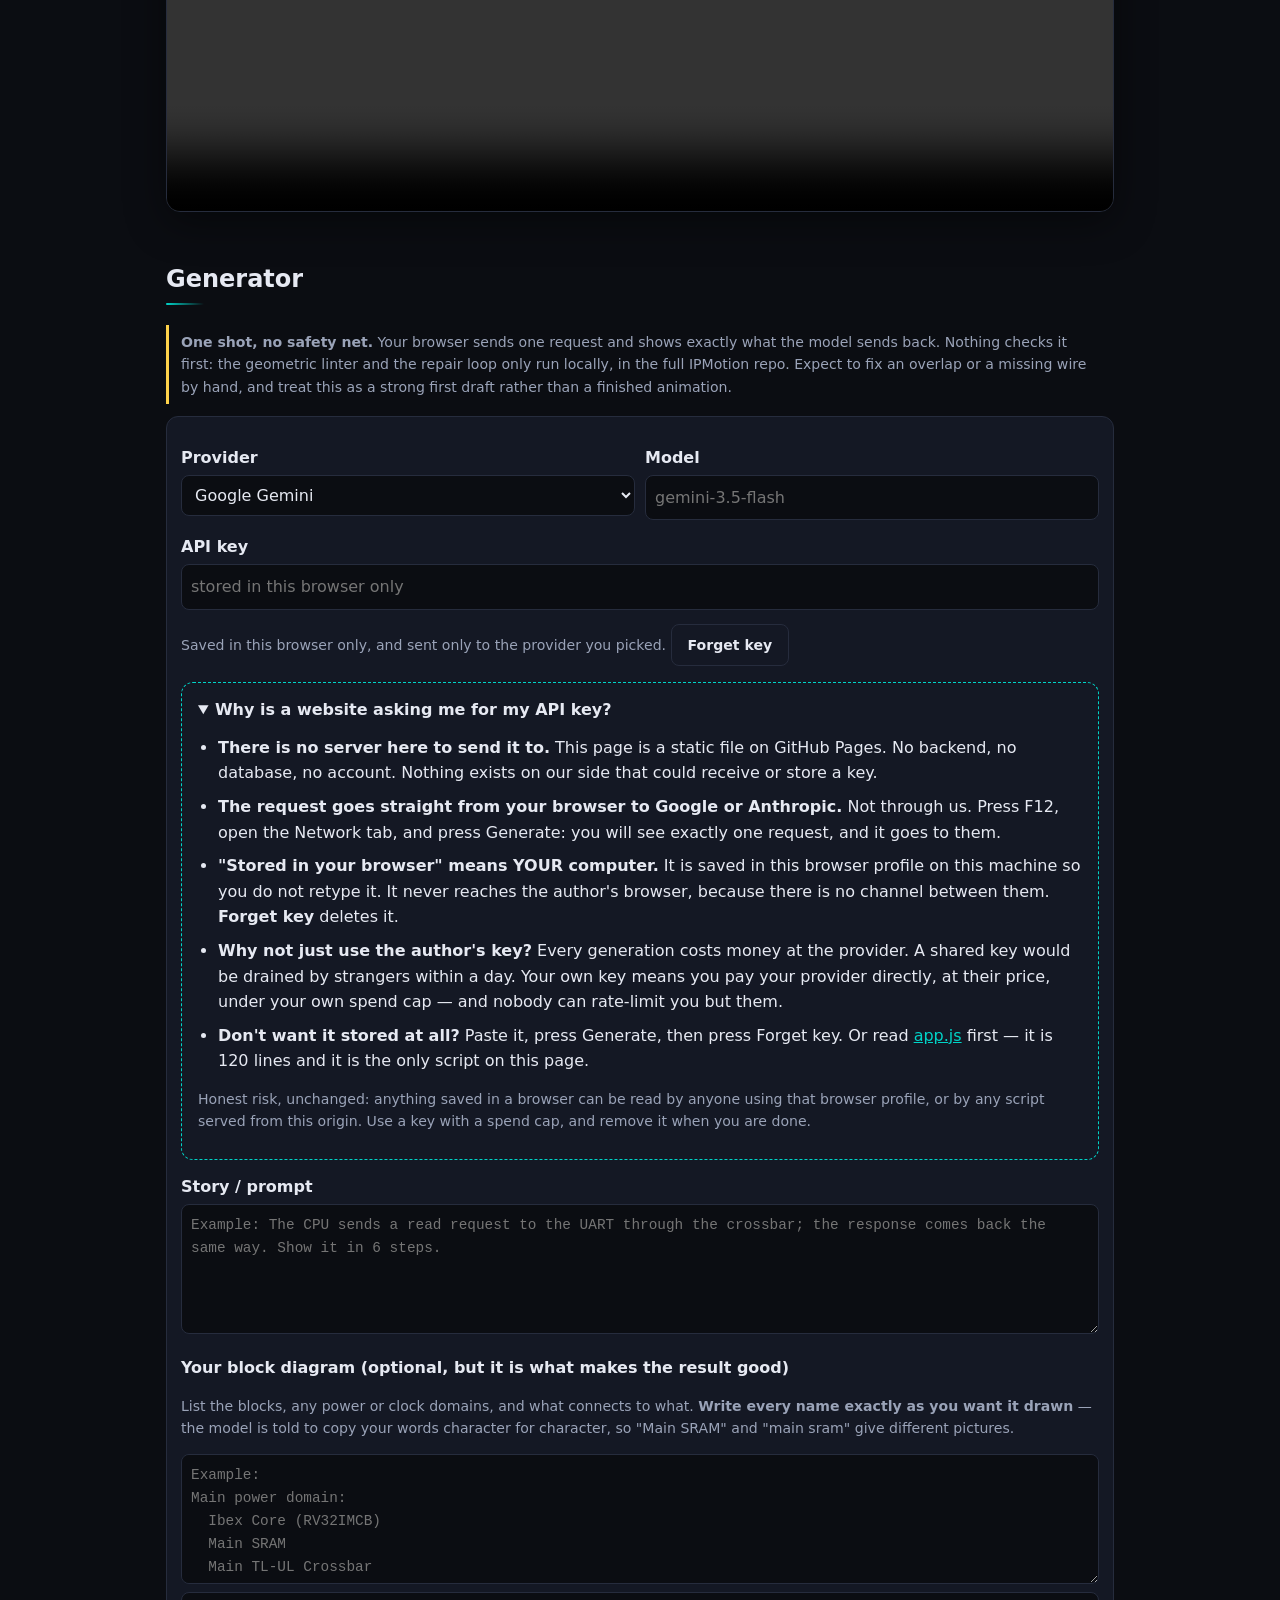
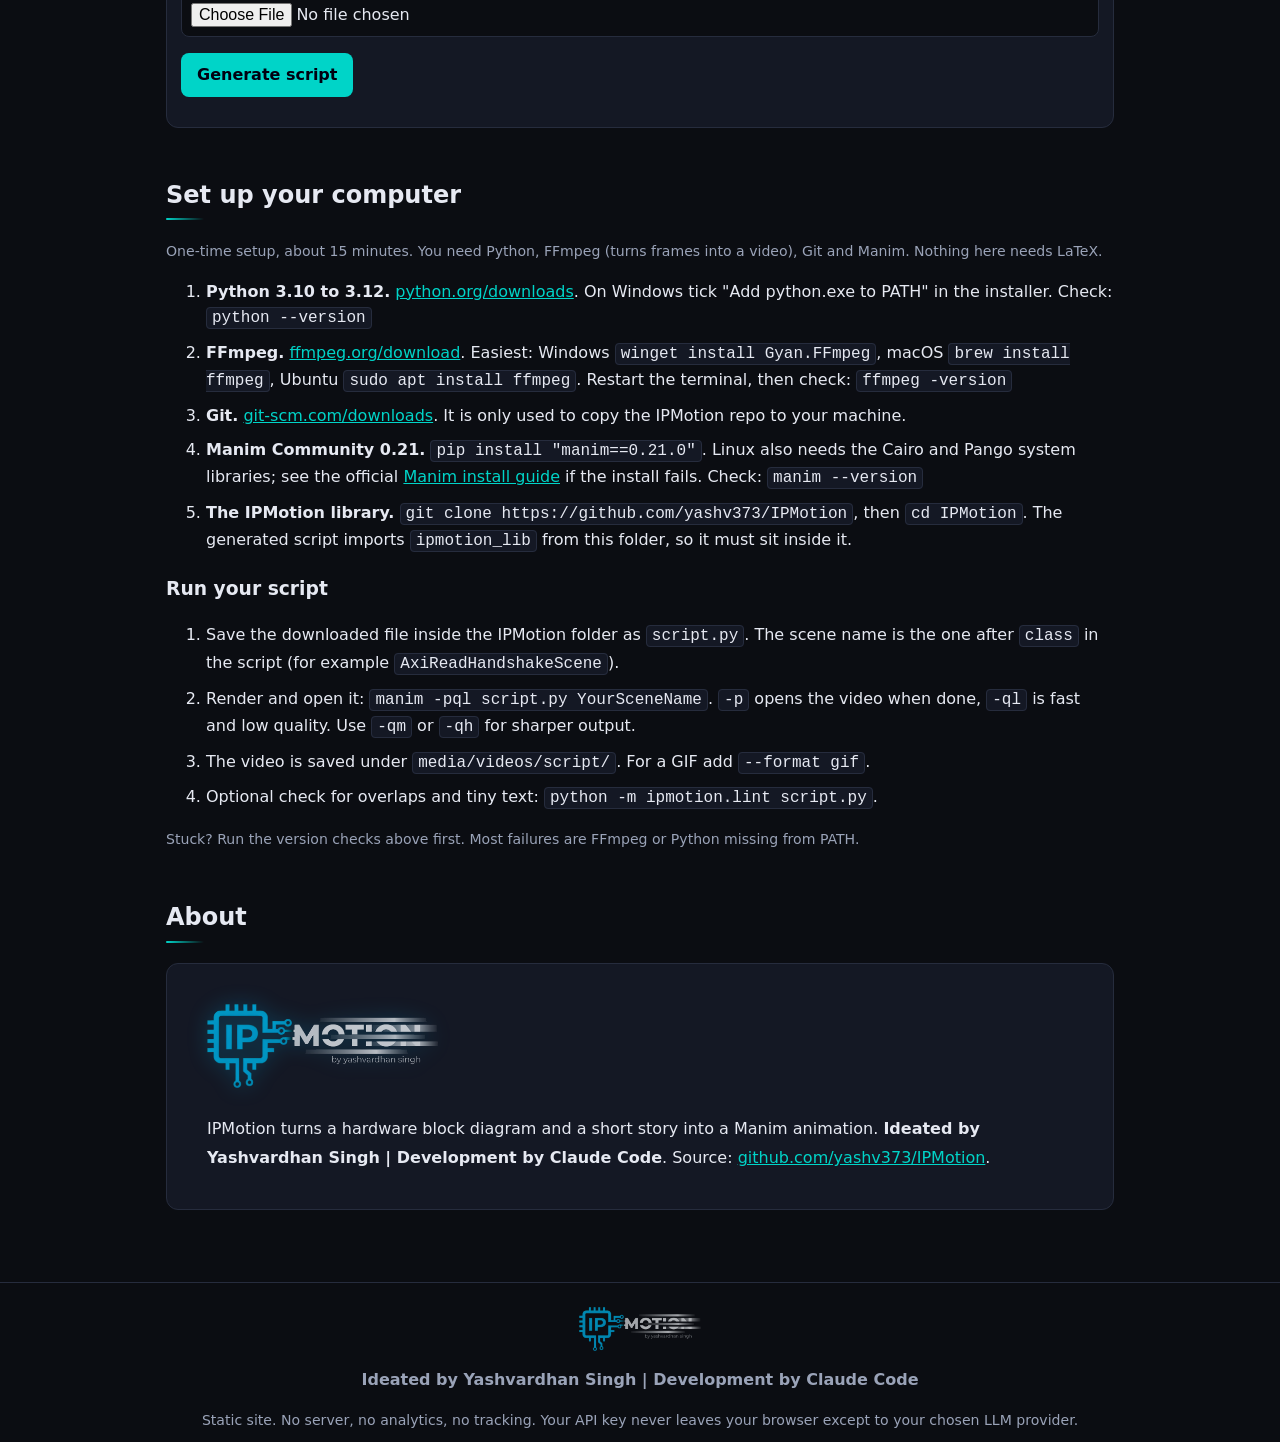
==== commit c3f3f25a: "Last GIF gone: the hero background is video, and sharper for it hero-bg.gif was 2.0 MB and the singl" ====
--- a/web/index.html
+++ b/web/index.html
@@ -6,7 +6,7 @@
 <header><div class="wrap"><a class="brand" href="index.html" aria-label="IPMotion home"><img src="assets/logo.png" alt="IPMotion" width="105" height="38"></a><nav><a href="index.html" aria-current=page>Generator</a><a href="how-it-works.html">How it works</a><a href="changelog.html">Changelog</a></nav>
 <span class="credit">Ideated by Yashvardhan Singh | Development by Claude Code</span></div></header>
 <div id="popbg" aria-hidden="true"></div><main class="wrap">
-<section class="hero"><img class="hero-bg" src="assets/gifs/hero-bg.gif" alt="" aria-hidden="true" width="960" height="540" decoding="async"><div class="hero-in"><img class="hero-logo" src="assets/logo.png" alt="IPMotion by Yashvardhan Singh" width="440" height="160"><h1>Hardware block diagrams, animated.</h1>
+<section class="hero"><video class="hero-bg" src="assets/video/hero-bg.mp4" autoplay muted loop playsinline aria-hidden="true" width="960" height="540" preload="metadata"></video><div class="hero-in"><img class="hero-logo" src="assets/logo.png" alt="IPMotion by Yashvardhan Singh" width="440" height="160"><h1>Hardware block diagrams, animated.</h1>
 <p>IPMotion draws chip and IP-block diagrams in Manim and plays a story over them: a read request travelling through a crossbar, a handshake between master and slave. Describe the story, paste your block diagram, and get a Python script you run on your own machine. Bring your own LLM key. We run nothing.</p>
 <a class="btn" href="#generator">Open the generator</a></div></section>
 
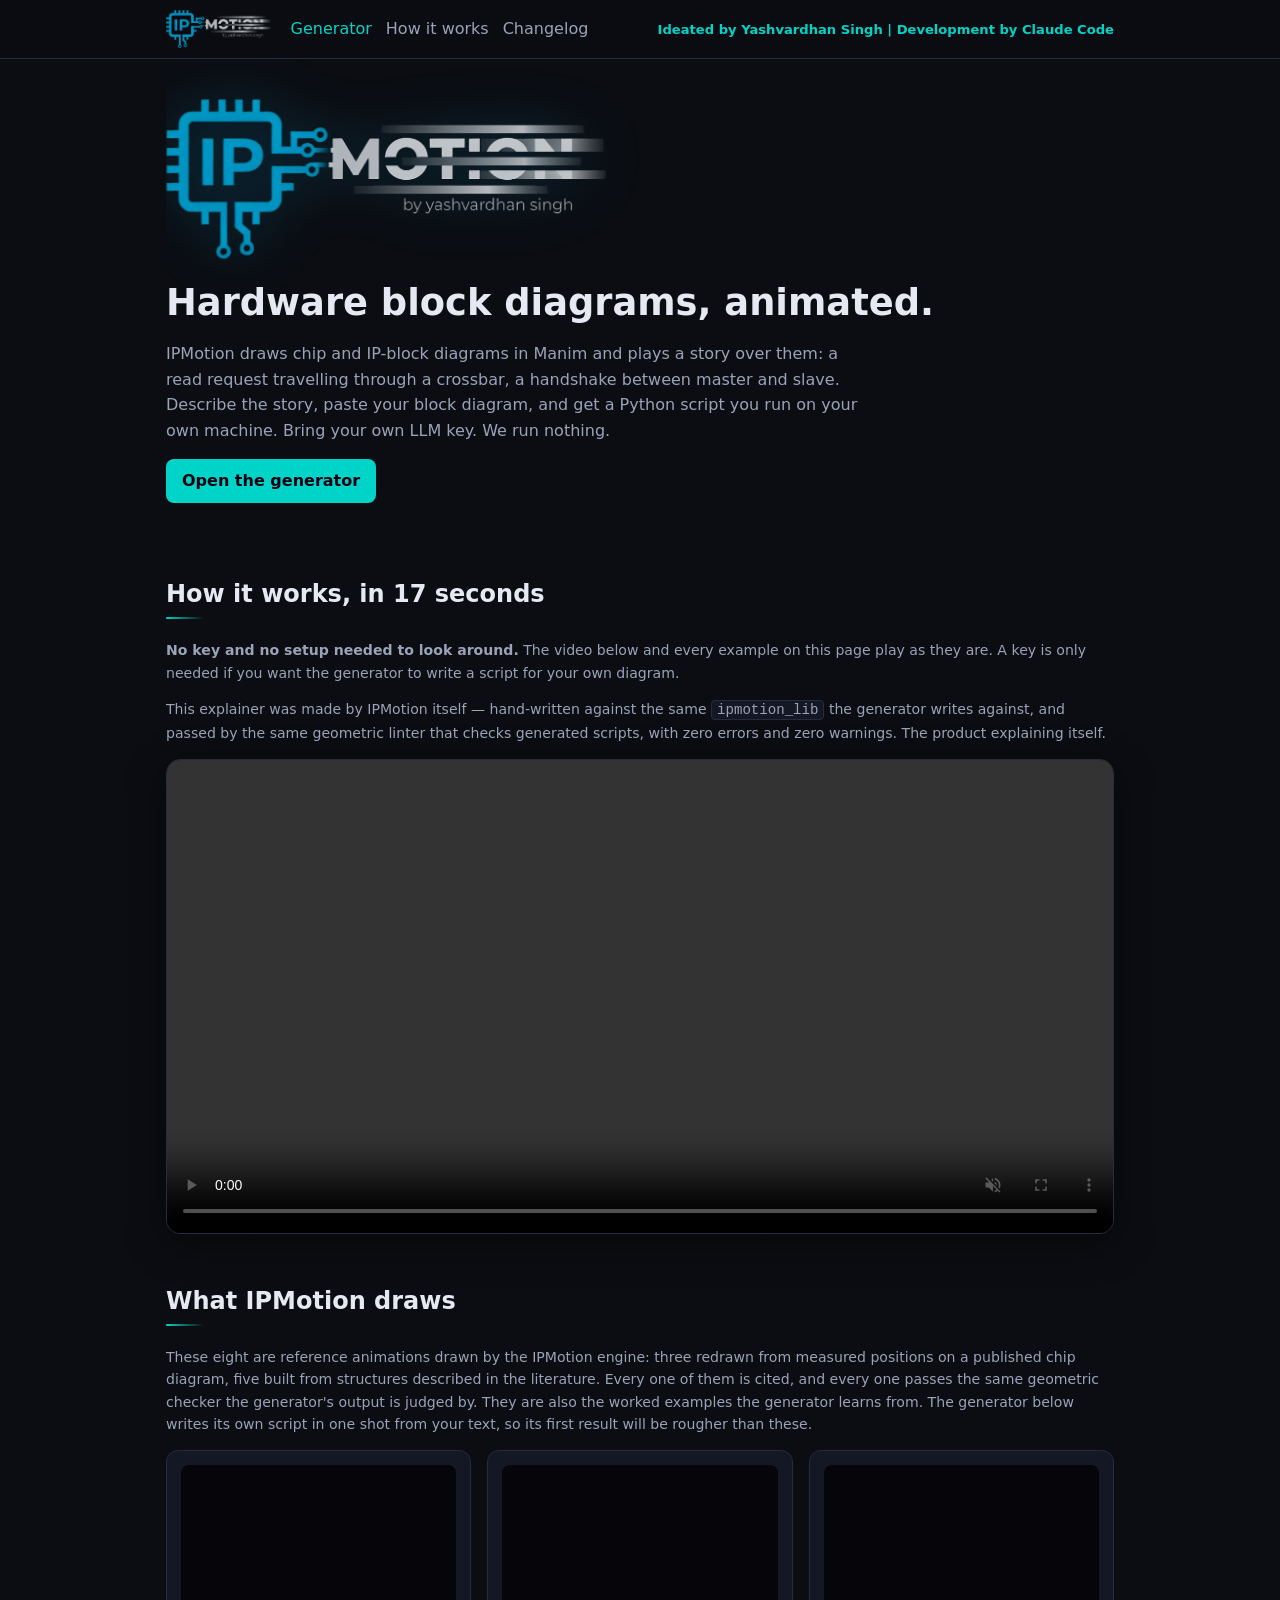
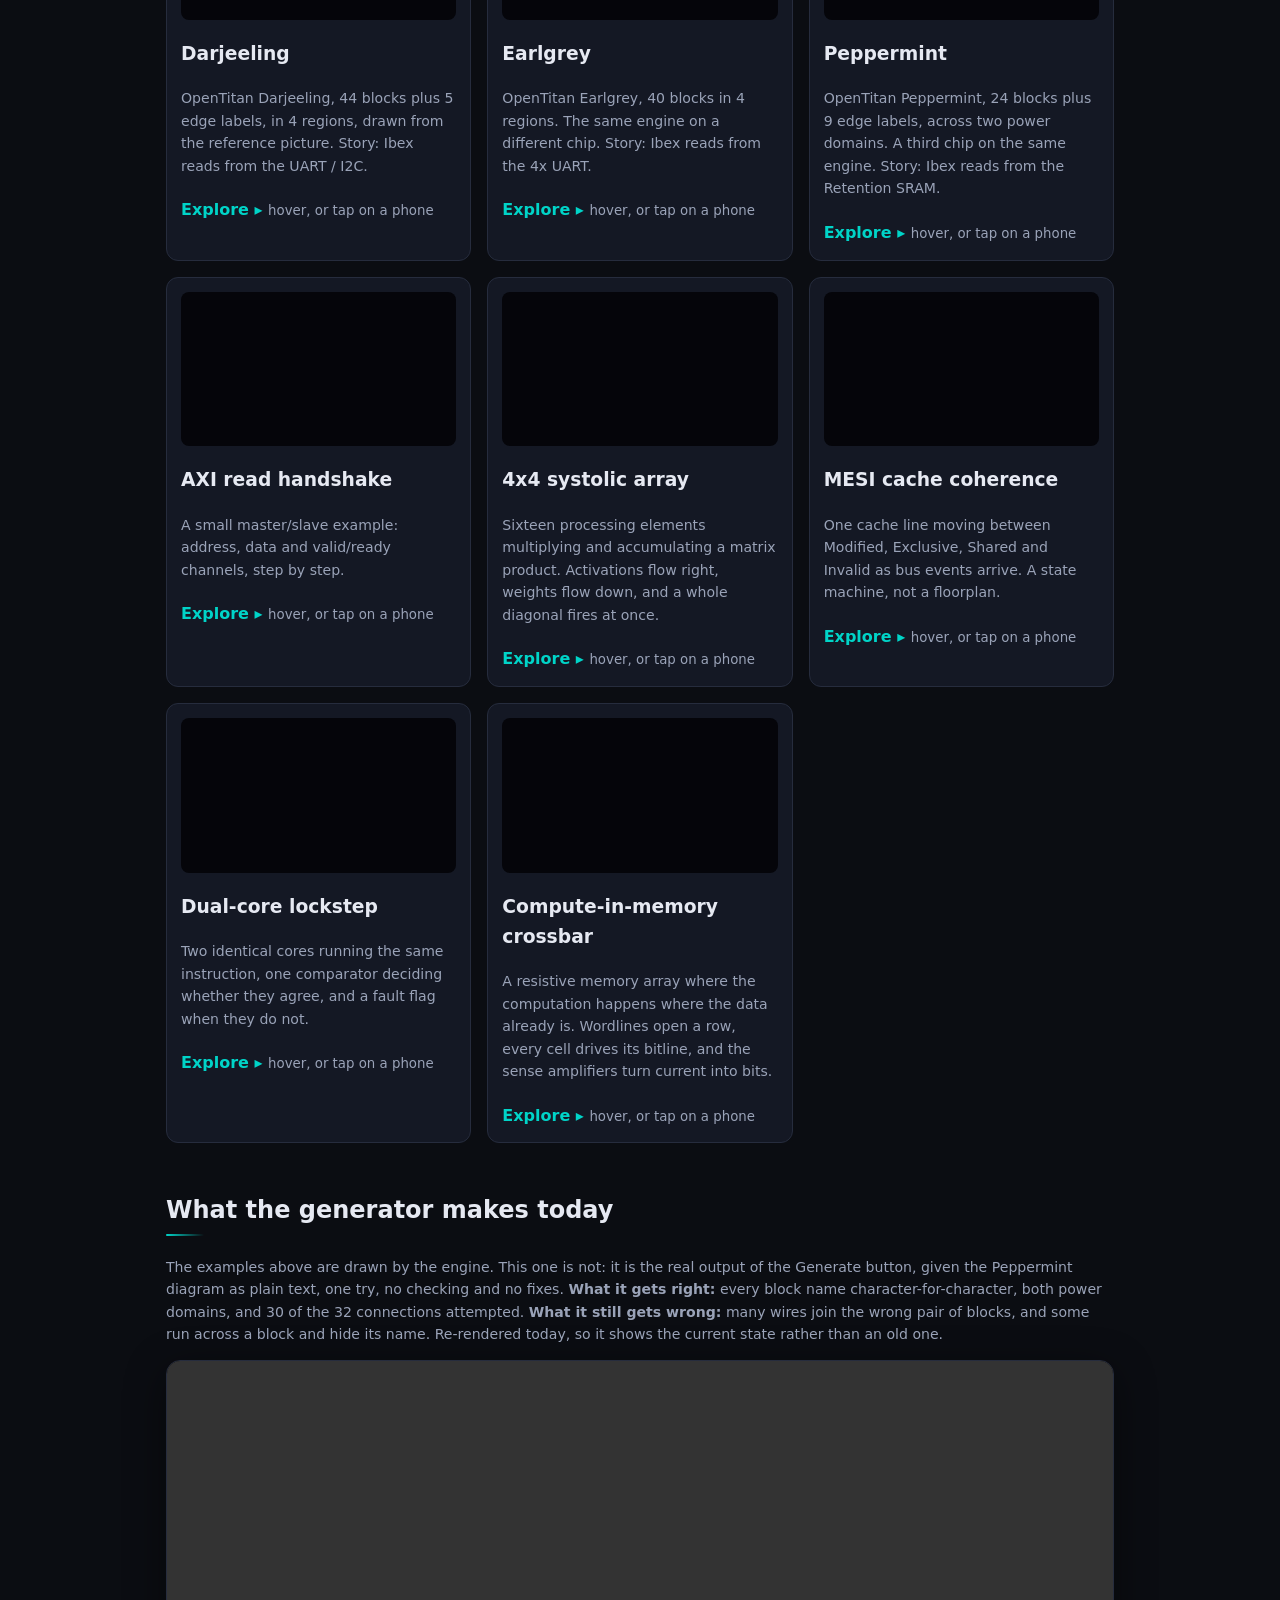
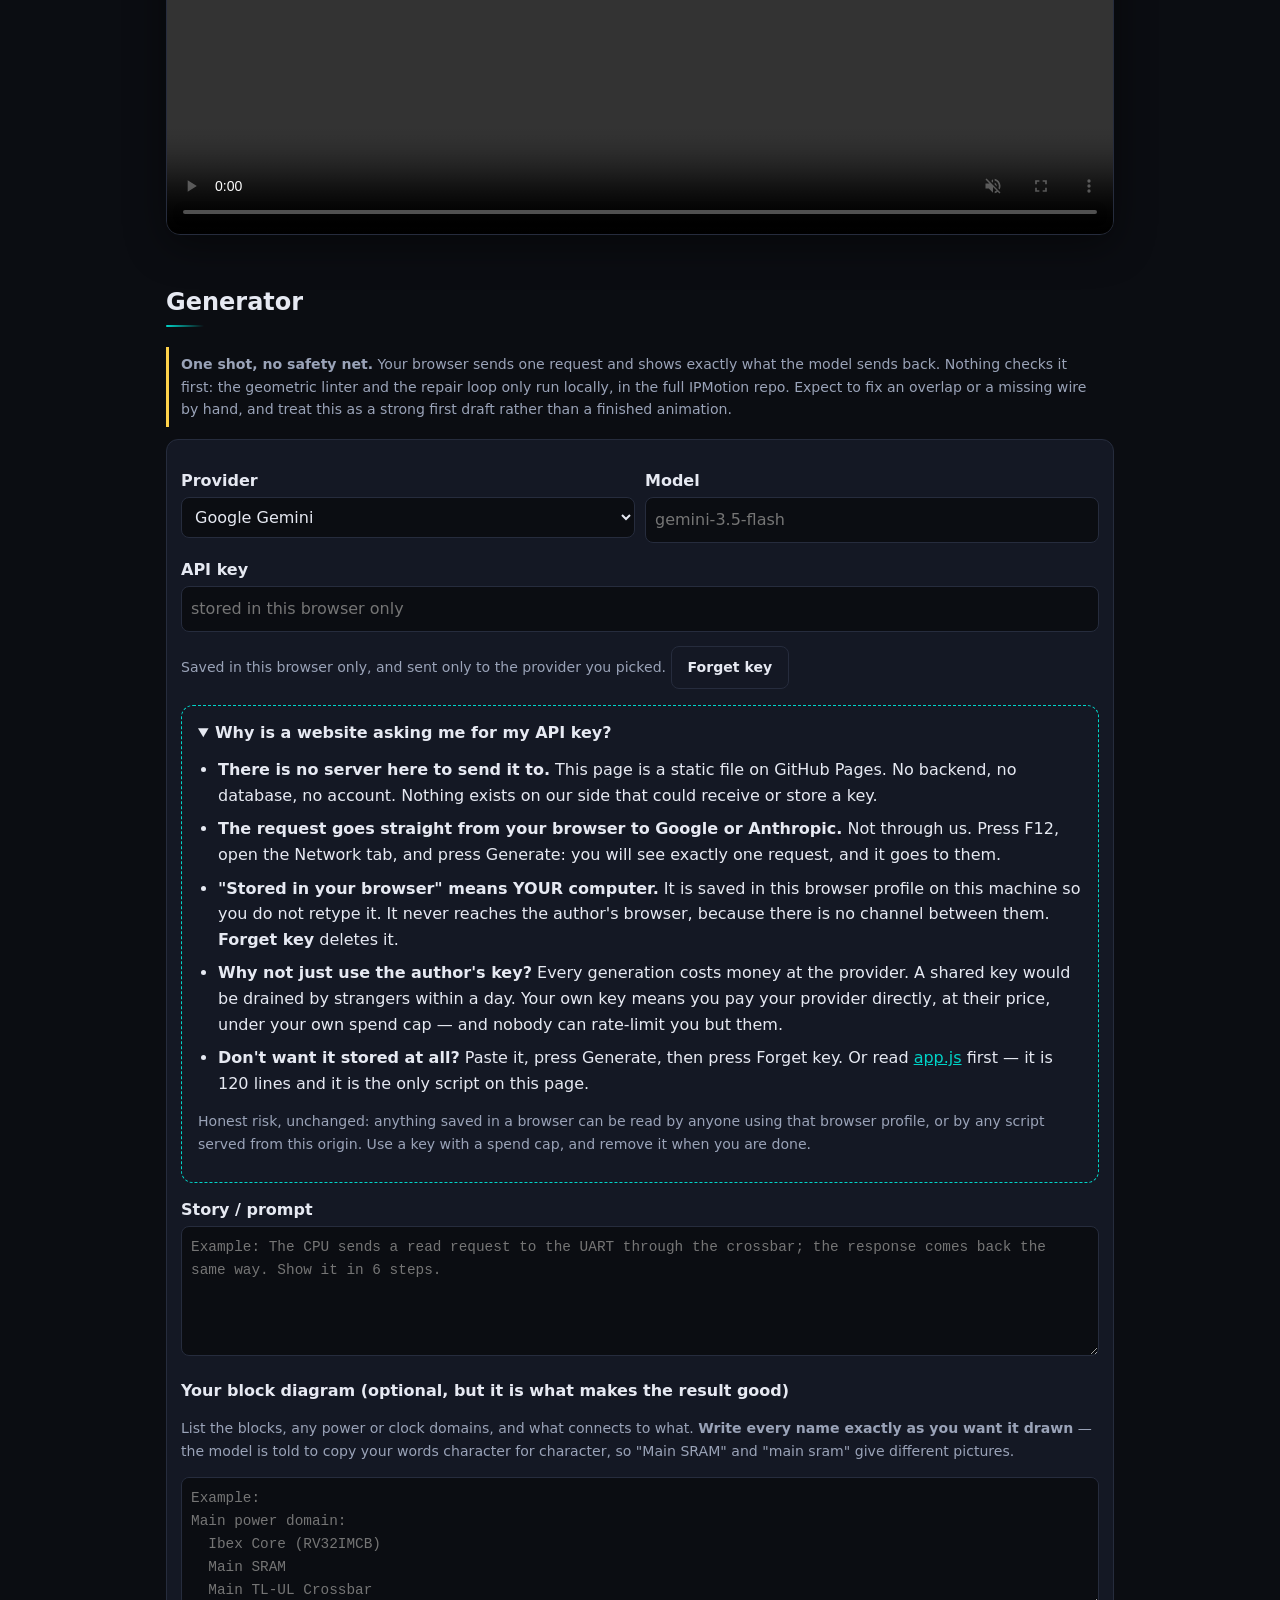
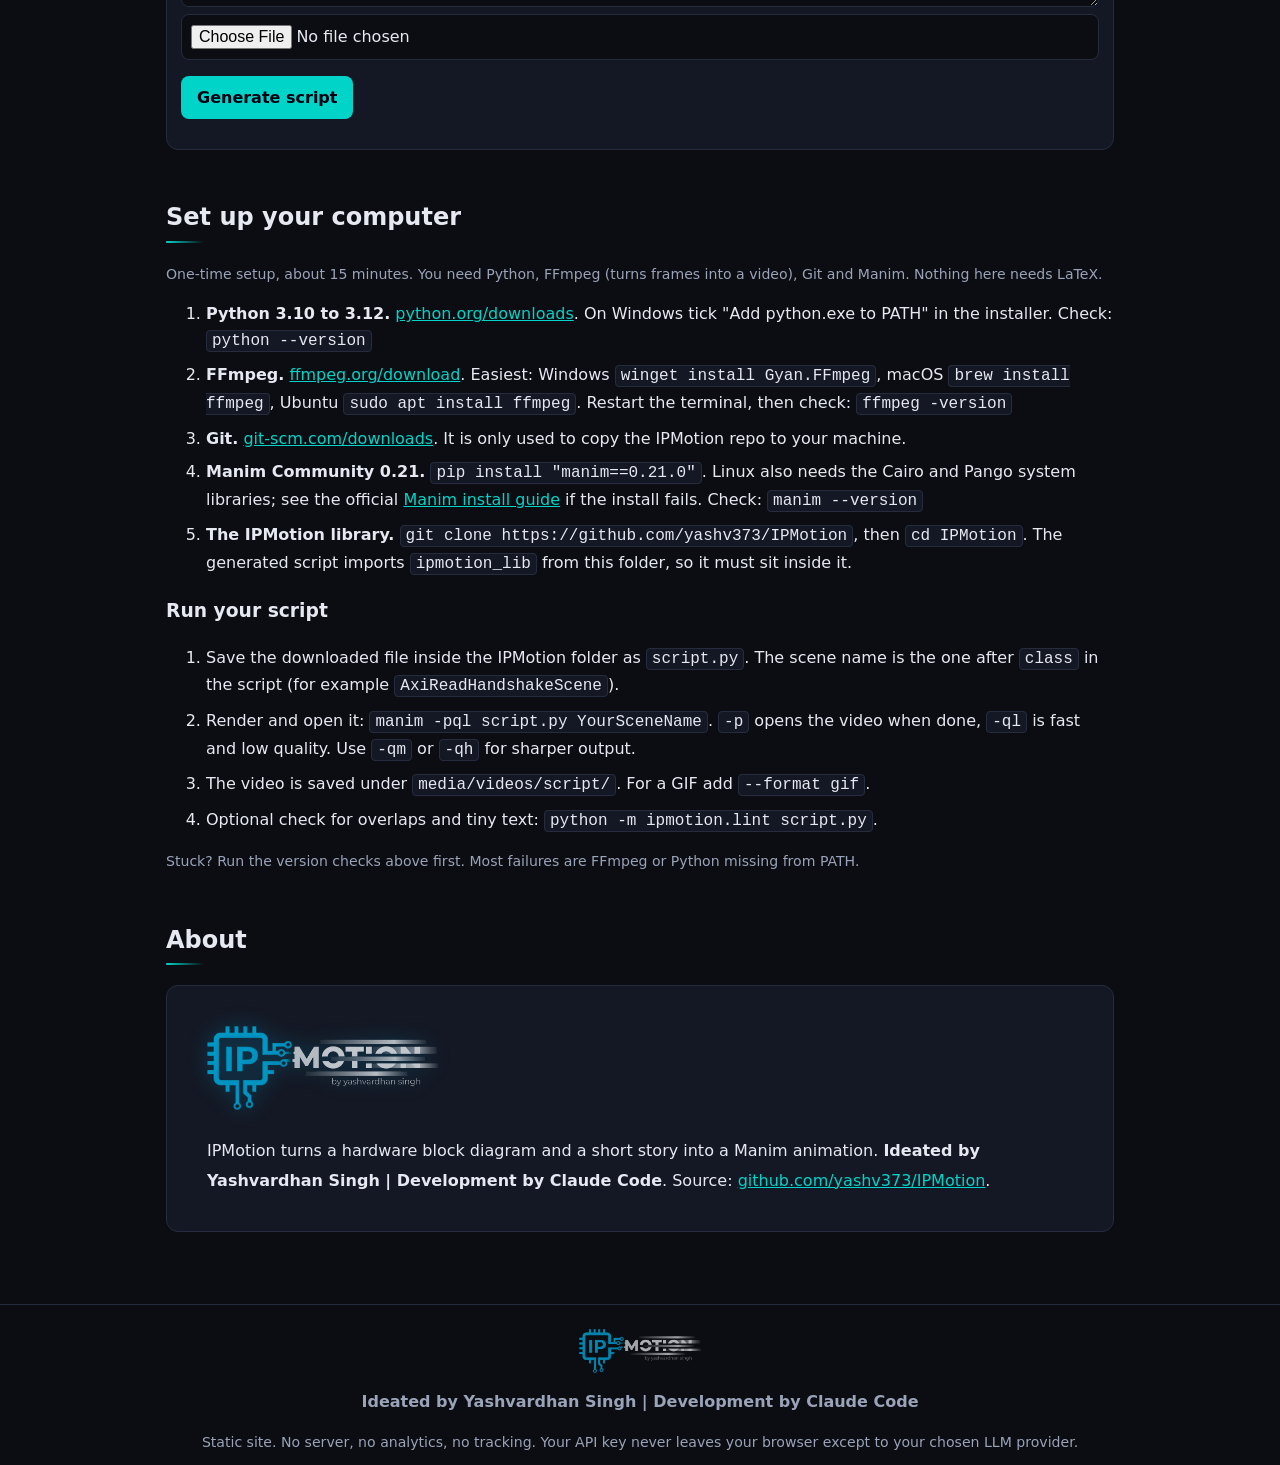
==== commit 64a30d15: "Refresh the demo clip so the site shows the current generator, not an old one generated-peppermint.m" ====
--- a/web/index.html
+++ b/web/index.html
@@ -21,14 +21,14 @@
 <div class="card ex" tabindex="0" role="button" aria-expanded="false" aria-label="Explore Earlgrey"><video class="thumb" src="assets/video/earlgrey.mp4" autoplay muted loop playsinline preload="metadata" aria-label="Earlgrey animation"></video><h3>Earlgrey</h3><p class="note">OpenTitan Earlgrey, 40 blocks in 4 regions. The same engine on a different chip. Story: Ibex reads from the 4x UART.</p><span class="explore">Explore &#9656; <small>hover, or tap on a phone</small></span><div class="pop" role="dialog" aria-label="Earlgrey details"><button type="button" class="alt popx" aria-label="Close">&times;</button><h3>Earlgrey</h3><div class="popgrid"><figure><img class="ref" src="assets/ref/earlgrey.png" alt="Reference for Earlgrey" loading="lazy"><figcaption class="note">Reference: OpenTitan Earlgrey top-level block diagram.</figcaption></figure><div><h4>Prompt</h4><p>Show Ibex reading from the 4x UART.</p><h4>Story</h4><ol><li>Idle: nothing is happening yet</li><li>Step 1: Ibex Core sends a read request</li><li>Step 2: The TL-UL Crossbar passes it to the peripheral side</li><li>Step 3: The peripheral TL-UL Cross bar sends it to the 4x UART</li><li>Step 4: The 4x UART answers</li><li>Step 5: The response travels back over the same links</li><li>Step 6: Ibex Core receives the data. Read complete</li></ol><h4>Model used</h4><p>No model used. This animation was made for developing a better RAG framework for IPMotion.</p></div></div></div></div>
 <div class="card ex" tabindex="0" role="button" aria-expanded="false" aria-label="Explore Peppermint"><video class="thumb" src="assets/video/peppermint.mp4" autoplay muted loop playsinline preload="metadata" aria-label="Peppermint animation"></video><h3>Peppermint</h3><p class="note">OpenTitan Peppermint, 24 blocks plus 9 edge labels, across two power domains. A third chip on the same engine. Story: Ibex reads from the Retention SRAM.</p><span class="explore">Explore &#9656; <small>hover, or tap on a phone</small></span><div class="pop" role="dialog" aria-label="Peppermint details"><button type="button" class="alt popx" aria-label="Close">&times;</button><h3>Peppermint</h3><div class="popgrid"><figure><img class="ref" src="assets/ref/peppermint.png" alt="Reference for Peppermint" loading="lazy"><figcaption class="note">Reference: OpenTitan Peppermint top-level block diagram.</figcaption></figure><div><h4>Prompt</h4><p>Show Ibex reading from the Retention SRAM in the always-on domain.</p><h4>Story</h4><ol><li>Idle: nothing is happening yet</li><li>Step 1: Ibex Core sends a read request</li><li>Step 2: The Main TL-UL Crossbar passes it to the always-on side</li><li>Step 3: The AON TL-UL Cross bar sends it to the Retention SRAM</li><li>Step 4: The Retention SRAM answers</li><li>Step 5: The response travels back over the same links</li><li>Step 6: Ibex Core receives the data. Read complete</li></ol><h4>Model used</h4><p>No model used. This animation was made for developing a better RAG framework for IPMotion.</p></div></div></div></div>
 <div class="card ex" tabindex="0" role="button" aria-expanded="false" aria-label="Explore AXI read handshake"><video class="thumb" src="assets/video/axi.mp4" autoplay muted loop playsinline preload="metadata" aria-label="AXI read handshake animation"></video><h3>AXI read handshake</h3><p class="note">A small master/slave example: address, data and valid/ready channels, step by step.</p><span class="explore">Explore &#9656; <small>hover, or tap on a phone</small></span><div class="pop" role="dialog" aria-label="AXI read handshake details"><button type="button" class="alt popx" aria-label="Close">&times;</button><h3>AXI read handshake</h3><div class="popgrid"><figure><img class="ref" src="assets/ref/axi.svg" alt="Reference for AXI read handshake" loading="lazy"><figcaption class="note">A standard AXI read-channel diagram, drawn for this page (not a reference image).</figcaption></figure><div><h4>Prompt</h4><p>AXI4 read handshake between a master and a slave, cycle by cycle.</p><h4>Story</h4><ol><li>Cycle 1: Master asserts ARVALID=1 &amp; ARADDR=0x1000</li><li>Cycle 2: Slave asserts ARREADY=1. AR Handshake completes.</li><li>Cycle 3: Internal memory read latency. ARVALID deasserted.</li><li>Cycle 4: Slave drives RDATA=0xCAFE, RVALID=1, RLAST=1</li><li>Cycle 5: Master asserts RREADY=1. Read Data Handshake completes!</li><li>Transaction Complete: Read data 0xCAFE received successfully.</li></ol><h4>Model used</h4><p>No model used. This animation was made for developing a better RAG framework for IPMotion.</p></div></div></div></div>
-<div class="card ex" tabindex="0" role="button" aria-expanded="false" aria-label="Explore 4x4 systolic array"><video class="thumb" src="assets/video/systolic-array.mp4" autoplay muted loop playsinline preload="metadata"></video><h3>4x4 systolic array</h3><p class="note">Sixteen processing elements multiplying and accumulating a matrix product. Activations flow right, weights flow down, and a whole diagonal fires at once.</p><span class="explore">Explore &#9656; <small>hover, or tap on a phone</small></span><div class="pop" role="dialog" aria-label="4x4 systolic array details"><button type="button" class="alt popx" aria-label="Close">&times;</button><h3>4x4 systolic array</h3><div class="popgrid"><figure><video src="assets/video/systolic-array.mp4" muted loop playsinline controls preload="none" style="width:100%;border-radius:8px;background:#000"></video></figure><div><h4>What it shows</h4><p>Sixteen processing elements multiplying and accumulating a matrix product. Activations flow right, weights flow down, and a whole diagonal fires at once.</p><h4>Steps</h4><ol><li>Activations enter from the left, one row each</li><li>Weights are pushed down each column</li><li>Cycle by cycle, every PE on a diagonal computes at the same moment</li><li>Partial sums leave the bottom of each column</li></ol><h4>Source</h4><p class="cite">H.T. Kung and C.E. Leiserson, &ldquo;Systolic Arrays (for VLSI)&rdquo;, Sparse Matrix Proceedings, 1978. N.P. Jouppi et al., &ldquo;In-Datacenter Performance Analysis of a Tensor Processing Unit&rdquo;, ISCA 2017.</p><h4>Model used</h4><p>No model used. Drawn by the IPMotion engine, and used as a worked example the generator can learn from.</p></div></div></div></div>
-<div class="card ex" tabindex="0" role="button" aria-expanded="false" aria-label="Explore MESI cache coherence"><video class="thumb" src="assets/video/mesi-fsm.mp4" autoplay muted loop playsinline preload="metadata"></video><h3>MESI cache coherence</h3><p class="note">One cache line moving between Modified, Exclusive, Shared and Invalid as bus events arrive. A state machine, not a floorplan.</p><span class="explore">Explore &#9656; <small>hover, or tap on a phone</small></span><div class="pop" role="dialog" aria-label="MESI cache coherence details"><button type="button" class="alt popx" aria-label="Close">&times;</button><h3>MESI cache coherence</h3><div class="popgrid"><figure><video src="assets/video/mesi-fsm.mp4" muted loop playsinline controls preload="none" style="width:100%;border-radius:8px;background:#000"></video></figure><div><h4>What it shows</h4><p>One cache line moving between Modified, Exclusive, Shared and Invalid as bus events arrive. A state machine, not a floorplan.</p><h4>Steps</h4><ol><li>The line starts Invalid: this cache does not have it</li><li>A read miss with no other sharer makes it Exclusive</li><li>A write hit makes it Modified, dirty and private</li><li>Another core reads it: write back and drop to Shared</li><li>Another core writes: this copy becomes Invalid</li></ol><h4>Source</h4><p class="cite">M.S. Papamarcos and J.H. Patel, &ldquo;A Low-Overhead Coherence Solution for Multiprocessors with Private Cache Memories&rdquo;, ISCA 1984.</p><h4>Model used</h4><p>No model used. Drawn by the IPMotion engine, and used as a worked example the generator can learn from.</p></div></div></div></div>
-<div class="card ex" tabindex="0" role="button" aria-expanded="false" aria-label="Explore Dual-core lockstep"><video class="thumb" src="assets/video/lockstep.mp4" autoplay muted loop playsinline preload="metadata"></video><h3>Dual-core lockstep</h3><p class="note">Two identical cores running the same instruction, one comparator deciding whether they agree, and a fault flag when they do not.</p><span class="explore">Explore &#9656; <small>hover, or tap on a phone</small></span><div class="pop" role="dialog" aria-label="Dual-core lockstep details"><button type="button" class="alt popx" aria-label="Close">&times;</button><h3>Dual-core lockstep</h3><div class="popgrid"><figure><video src="assets/video/lockstep.mp4" muted loop playsinline controls preload="none" style="width:100%;border-radius:8px;background:#000"></video></figure><div><h4>What it shows</h4><p>Two identical cores running the same instruction, one comparator deciding whether they agree, and a fault flag when they do not.</p><h4>Steps</h4><ol><li>The same instruction is issued to both cores</li><li>Core B runs it two cycles later, so one glitch cannot hit both</li><li>Both results arrive at the comparator</li><li>They agree, so nothing is raised</li><li>A bit flips in Core B, the results differ, and the fault flag goes up</li></ol><h4>Source</h4><p class="cite">ARM, &ldquo;Cortex-R5 Technical Reference Manual&rdquo; (redundant core comparison and the decorrelating delay). ISO 26262-5, hardware requirements for ASIL-D.</p><h4>Model used</h4><p>No model used. Drawn by the IPMotion engine, and used as a worked example the generator can learn from.</p></div></div></div></div>
-<div class="card ex" tabindex="0" role="button" aria-expanded="false" aria-label="Explore Compute-in-memory crossbar"><video class="thumb" src="assets/video/cim-crossbar.mp4" autoplay muted loop playsinline preload="metadata"></video><h3>Compute-in-memory crossbar</h3><p class="note">A resistive memory array where the computation happens where the data already is. Wordlines open a row, every cell drives its bitline, and the sense amplifiers turn current into bits.</p><span class="explore">Explore &#9656; <small>hover, or tap on a phone</small></span><div class="pop" role="dialog" aria-label="Compute-in-memory crossbar details"><button type="button" class="alt popx" aria-label="Close">&times;</button><h3>Compute-in-memory crossbar</h3><div class="popgrid"><figure><video src="assets/video/cim-crossbar.mp4" muted loop playsinline controls preload="none" style="width:100%;border-radius:8px;background:#000"></video></figure><div><h4>What it shows</h4><p>A resistive memory array where the computation happens where the data already is. Wordlines open a row, every cell drives its bitline, and the sense amplifiers turn current into bits.</p><h4>Steps</h4><ol><li>The row decoder drives one wordline high</li><li>Every cell on that row drives its own bitline at the same moment</li><li>The sense amplifiers resolve all six columns together</li><li>The digital output register takes the row</li><li>Four rows, four cycles, and the data never moved</li></ol><h4>Source</h4><p class="cite">A. Shafiee et al., &ldquo;ISAAC&rdquo;, ISCA 2016. P. Chi et al., &ldquo;PRIME&rdquo;, ISCA 2016.</p><h4>Model used</h4><p>No model used. Drawn by the IPMotion engine, and used as a worked example the generator can learn from.</p></div></div></div></div>
+<div class="card ex" tabindex="0" role="button" aria-expanded="false" aria-label="Explore 4x4 systolic array"><video class="thumb" src="assets/video/systolic-array.mp4" autoplay muted loop playsinline preload="metadata"></video><h3>4x4 systolic array</h3><p class="note">Sixteen processing elements multiplying and accumulating a matrix product. Activations flow right, weights flow down, and a whole diagonal fires at once.</p><span class="explore">Explore &#9656; <small>hover, or tap on a phone</small></span><div class="pop" role="dialog" aria-label="4x4 systolic array details"><button type="button" class="alt popx" aria-label="Close">&times;</button><h3>4x4 systolic array</h3><div class="popgrid"><figure><img class="ref" src="assets/ref/systolic.svg" alt="Structure of the 4x4 output-stationary systolic array" loading="lazy"><figcaption class="note">The 4x4 output-stationary systolic array, drawn by us for this page from the structure described in the cited work &mdash; not a reproduction of the papers' own figures.</figcaption></figure><div><h4>What it shows</h4><p>Sixteen processing elements multiplying and accumulating a matrix product. Activations flow right, weights flow down, and a whole diagonal fires at once.</p><h4>Steps</h4><ol><li>Activations enter from the left, one row each</li><li>Weights are pushed down each column</li><li>Cycle by cycle, every PE on a diagonal computes at the same moment</li><li>Partial sums leave the bottom of each column</li></ol><h4>Source</h4><p class="cite">H.T. Kung and C.E. Leiserson, &ldquo;Systolic Arrays (for VLSI)&rdquo;, Sparse Matrix Proceedings, 1978. N.P. Jouppi et al., &ldquo;In-Datacenter Performance Analysis of a Tensor Processing Unit&rdquo;, ISCA 2017.</p><h4>Model used</h4><p>No model used. Drawn by the IPMotion engine, and used as a worked example the generator can learn from.</p></div></div></div></div>
+<div class="card ex" tabindex="0" role="button" aria-expanded="false" aria-label="Explore MESI cache coherence"><video class="thumb" src="assets/video/mesi-fsm.mp4" autoplay muted loop playsinline preload="metadata"></video><h3>MESI cache coherence</h3><p class="note">One cache line moving between Modified, Exclusive, Shared and Invalid as bus events arrive. A state machine, not a floorplan.</p><span class="explore">Explore &#9656; <small>hover, or tap on a phone</small></span><div class="pop" role="dialog" aria-label="MESI cache coherence details"><button type="button" class="alt popx" aria-label="Close">&times;</button><h3>MESI cache coherence</h3><div class="popgrid"><figure><img class="ref" src="assets/ref/mesi.svg" alt="Structure of the MESI cache-coherence state machine" loading="lazy"><figcaption class="note">The MESI cache-coherence state machine, drawn by us for this page from the structure described in the cited work &mdash; not a reproduction of the papers' own figures.</figcaption></figure><div><h4>What it shows</h4><p>One cache line moving between Modified, Exclusive, Shared and Invalid as bus events arrive. A state machine, not a floorplan.</p><h4>Steps</h4><ol><li>The line starts Invalid: this cache does not have it</li><li>A read miss with no other sharer makes it Exclusive</li><li>A write hit makes it Modified, dirty and private</li><li>Another core reads it: write back and drop to Shared</li><li>Another core writes: this copy becomes Invalid</li></ol><h4>Source</h4><p class="cite">M.S. Papamarcos and J.H. Patel, &ldquo;A Low-Overhead Coherence Solution for Multiprocessors with Private Cache Memories&rdquo;, ISCA 1984.</p><h4>Model used</h4><p>No model used. Drawn by the IPMotion engine, and used as a worked example the generator can learn from.</p></div></div></div></div>
+<div class="card ex" tabindex="0" role="button" aria-expanded="false" aria-label="Explore Dual-core lockstep"><video class="thumb" src="assets/video/lockstep.mp4" autoplay muted loop playsinline preload="metadata"></video><h3>Dual-core lockstep</h3><p class="note">Two identical cores running the same instruction, one comparator deciding whether they agree, and a fault flag when they do not.</p><span class="explore">Explore &#9656; <small>hover, or tap on a phone</small></span><div class="pop" role="dialog" aria-label="Dual-core lockstep details"><button type="button" class="alt popx" aria-label="Close">&times;</button><h3>Dual-core lockstep</h3><div class="popgrid"><figure><img class="ref" src="assets/ref/lockstep.svg" alt="Structure of the dual-core lockstep safety island" loading="lazy"><figcaption class="note">The dual-core lockstep safety island, drawn by us for this page from the structure described in the cited work &mdash; not a reproduction of the papers' own figures.</figcaption></figure><div><h4>What it shows</h4><p>Two identical cores running the same instruction, one comparator deciding whether they agree, and a fault flag when they do not.</p><h4>Steps</h4><ol><li>The same instruction is issued to both cores</li><li>Core B runs it two cycles later, so one glitch cannot hit both</li><li>Both results arrive at the comparator</li><li>They agree, so nothing is raised</li><li>A bit flips in Core B, the results differ, and the fault flag goes up</li></ol><h4>Source</h4><p class="cite">ARM, &ldquo;Cortex-R5 Technical Reference Manual&rdquo; (redundant core comparison and the decorrelating delay). ISO 26262-5, hardware requirements for ASIL-D.</p><h4>Model used</h4><p>No model used. Drawn by the IPMotion engine, and used as a worked example the generator can learn from.</p></div></div></div></div>
+<div class="card ex" tabindex="0" role="button" aria-expanded="false" aria-label="Explore Compute-in-memory crossbar"><video class="thumb" src="assets/video/cim-crossbar.mp4" autoplay muted loop playsinline preload="metadata"></video><h3>Compute-in-memory crossbar</h3><p class="note">A resistive memory array where the computation happens where the data already is. Wordlines open a row, every cell drives its bitline, and the sense amplifiers turn current into bits.</p><span class="explore">Explore &#9656; <small>hover, or tap on a phone</small></span><div class="pop" role="dialog" aria-label="Compute-in-memory crossbar details"><button type="button" class="alt popx" aria-label="Close">&times;</button><h3>Compute-in-memory crossbar</h3><div class="popgrid"><figure><img class="ref" src="assets/ref/cim.svg" alt="Structure of the resistive compute-in-memory crossbar" loading="lazy"><figcaption class="note">The resistive compute-in-memory crossbar, drawn by us for this page from the structure described in the cited work &mdash; not a reproduction of the papers' own figures.</figcaption></figure><div><h4>What it shows</h4><p>A resistive memory array where the computation happens where the data already is. Wordlines open a row, every cell drives its bitline, and the sense amplifiers turn current into bits.</p><h4>Steps</h4><ol><li>The row decoder drives one wordline high</li><li>Every cell on that row drives its own bitline at the same moment</li><li>The sense amplifiers resolve all six columns together</li><li>The digital output register takes the row</li><li>Four rows, four cycles, and the data never moved</li></ol><h4>Source</h4><p class="cite">A. Shafiee et al., &ldquo;ISAAC&rdquo;, ISCA 2016. P. Chi et al., &ldquo;PRIME&rdquo;, ISCA 2016.</p><h4>Model used</h4><p>No model used. Drawn by the IPMotion engine, and used as a worked example the generator can learn from.</p></div></div></div></div>
 </div>
 
 <h2>What the generator makes today</h2>
-<p class="note">The four above are drawn by the engine from measured positions. This one is not: it is the real output of the Generate button, given the Peppermint diagram as plain text, one try, no checking and no fixes. It gets both power domains and every block name exactly right. It also misses wires and oversizes the two domain titles. That is honestly where the one-shot generator stands today.</p>
+<p class="note">The examples above are drawn by the engine. This one is not: it is the real output of the Generate button, given the Peppermint diagram as plain text, one try, no checking and no fixes. <strong>What it gets right:</strong> every block name character-for-character, both power domains, and 30 of the 32 connections attempted. <strong>What it still gets wrong:</strong> many wires join the wrong pair of blocks, and some run across a block and hide its name. Re-rendered today, so it shows the current state rather than an old one.</p>
 <video class="explainer" src="assets/video/generated-peppermint.mp4" autoplay muted loop playsinline controls preload="metadata" aria-label="Animation written by the generator in one shot"></video>
 <h2 id="generator">Generator</h2>
 <div class="warn"><strong>One shot, no safety net.</strong> Your browser sends one request and shows exactly what the model sends back. Nothing checks it first: the geometric linter and the repair loop only run locally, in the full IPMotion repo. Expect to fix an overlap or a missing wire by hand, and treat this as a strong first draft rather than a finished animation.</div>
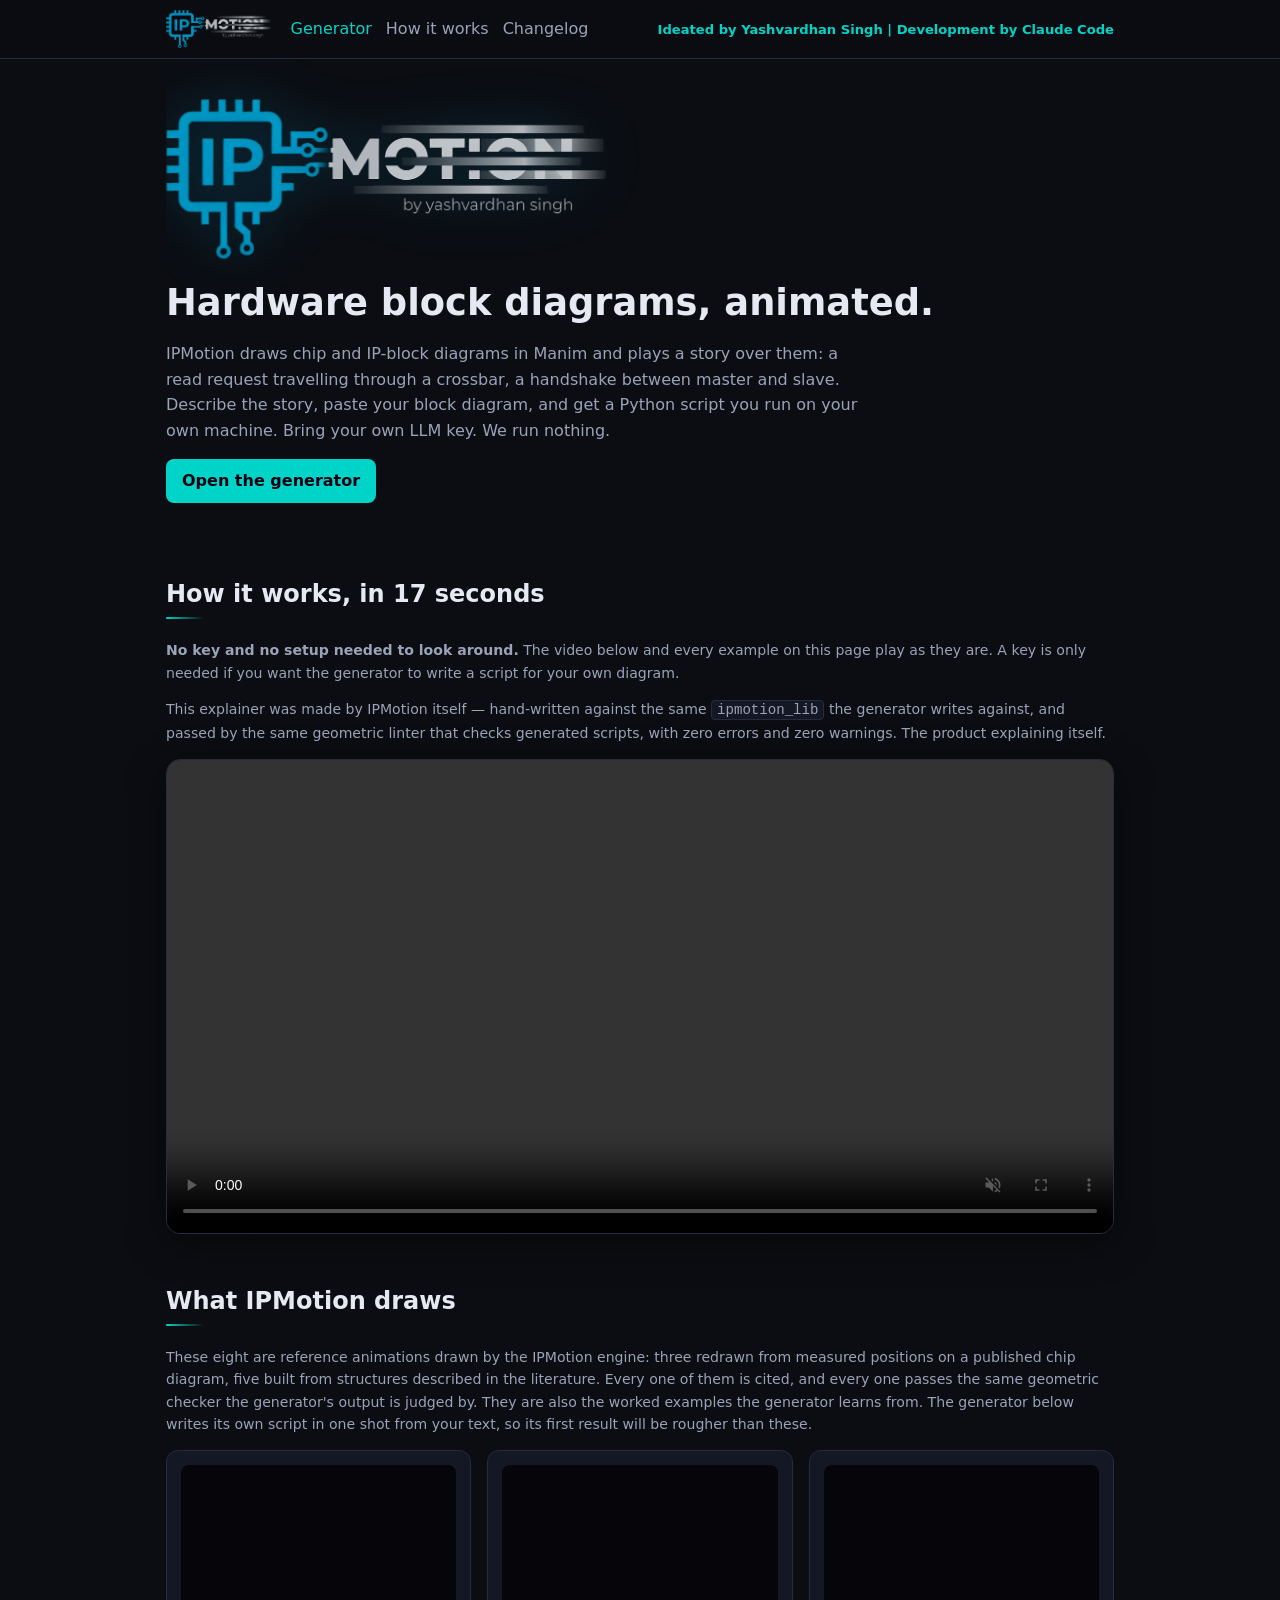
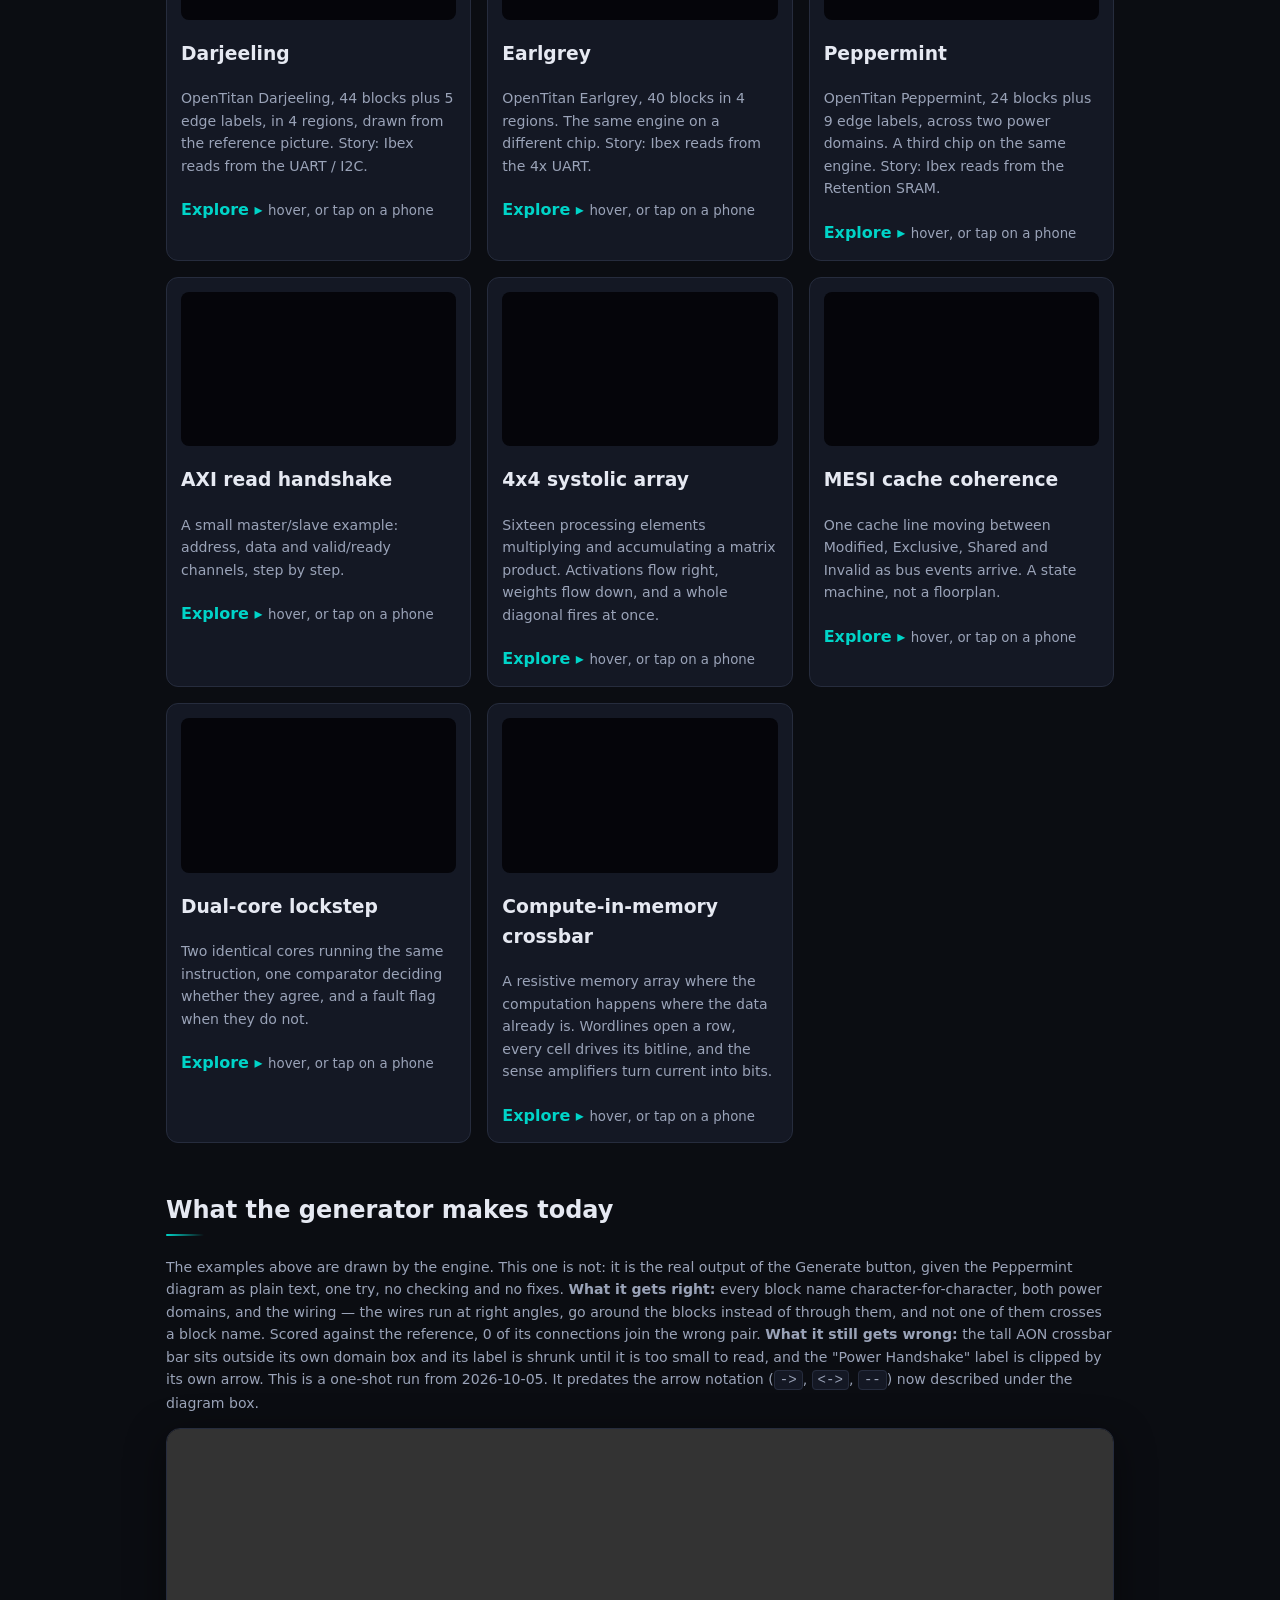
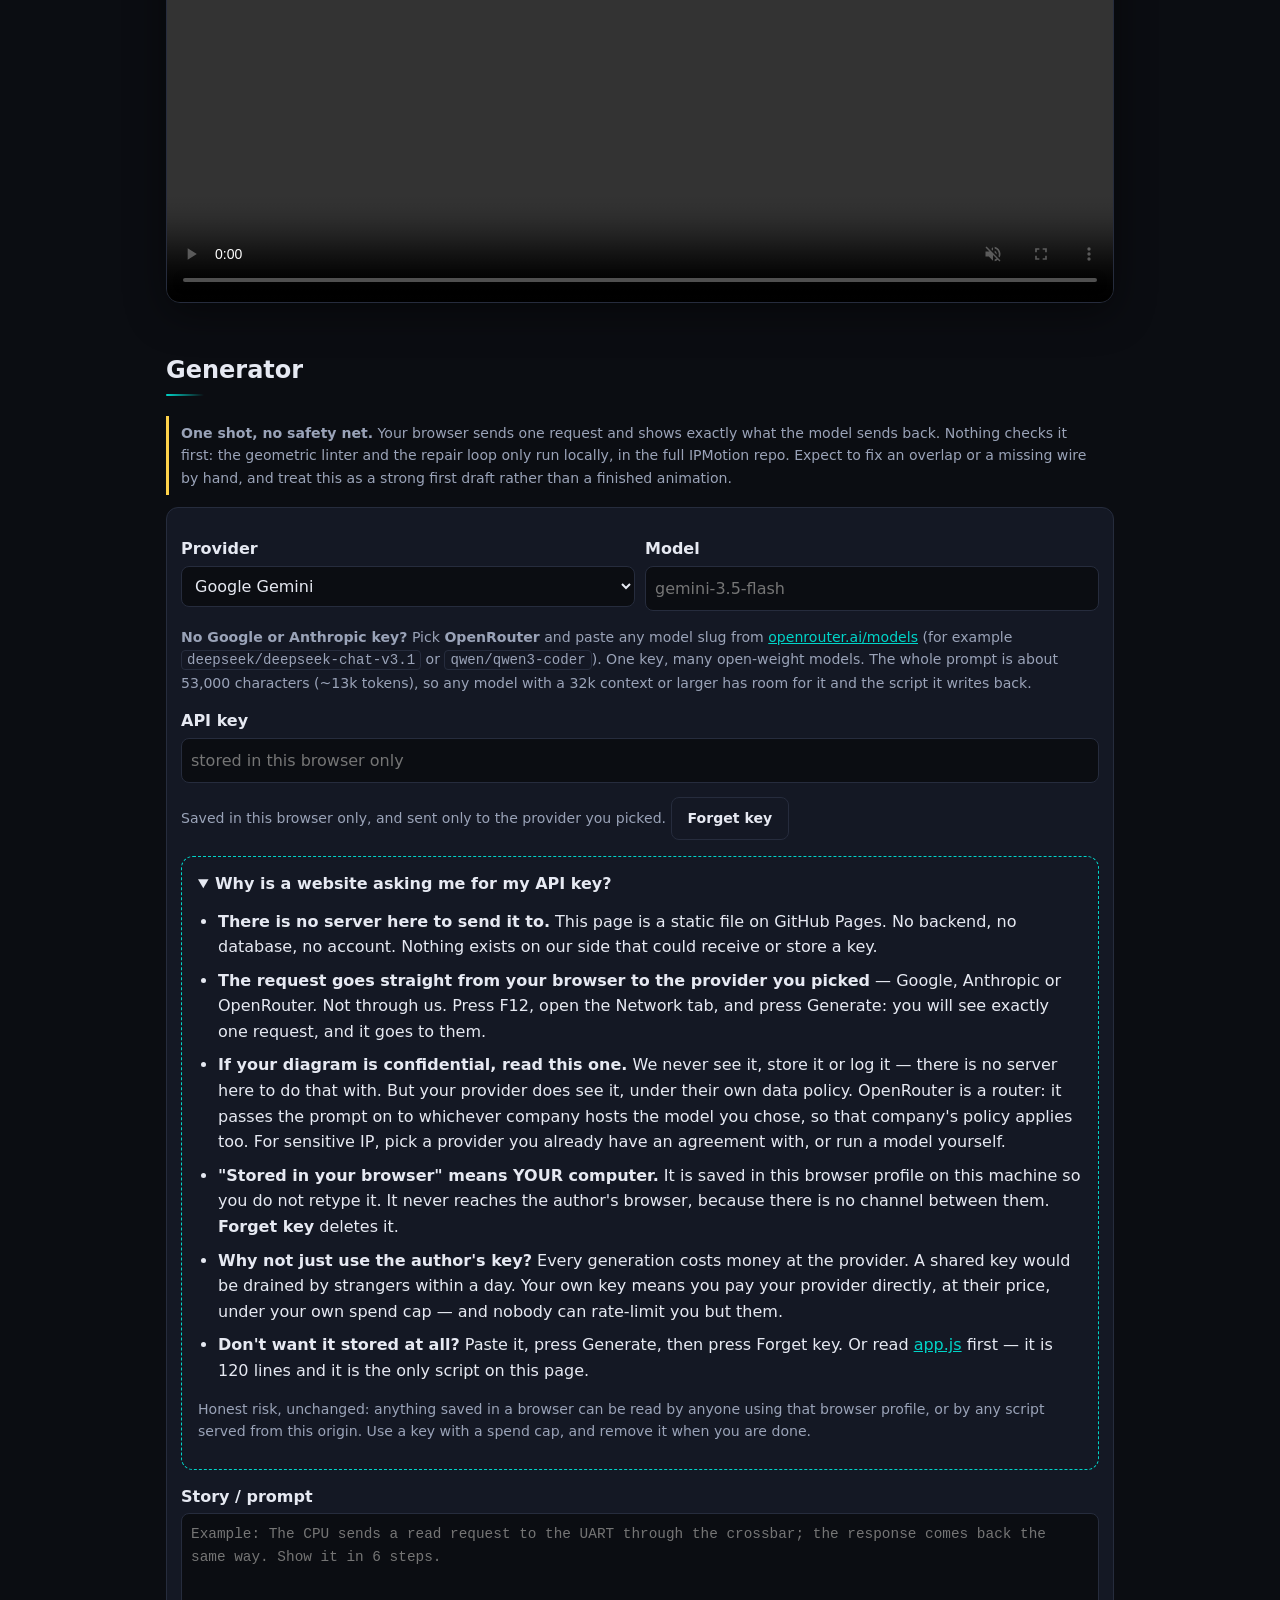
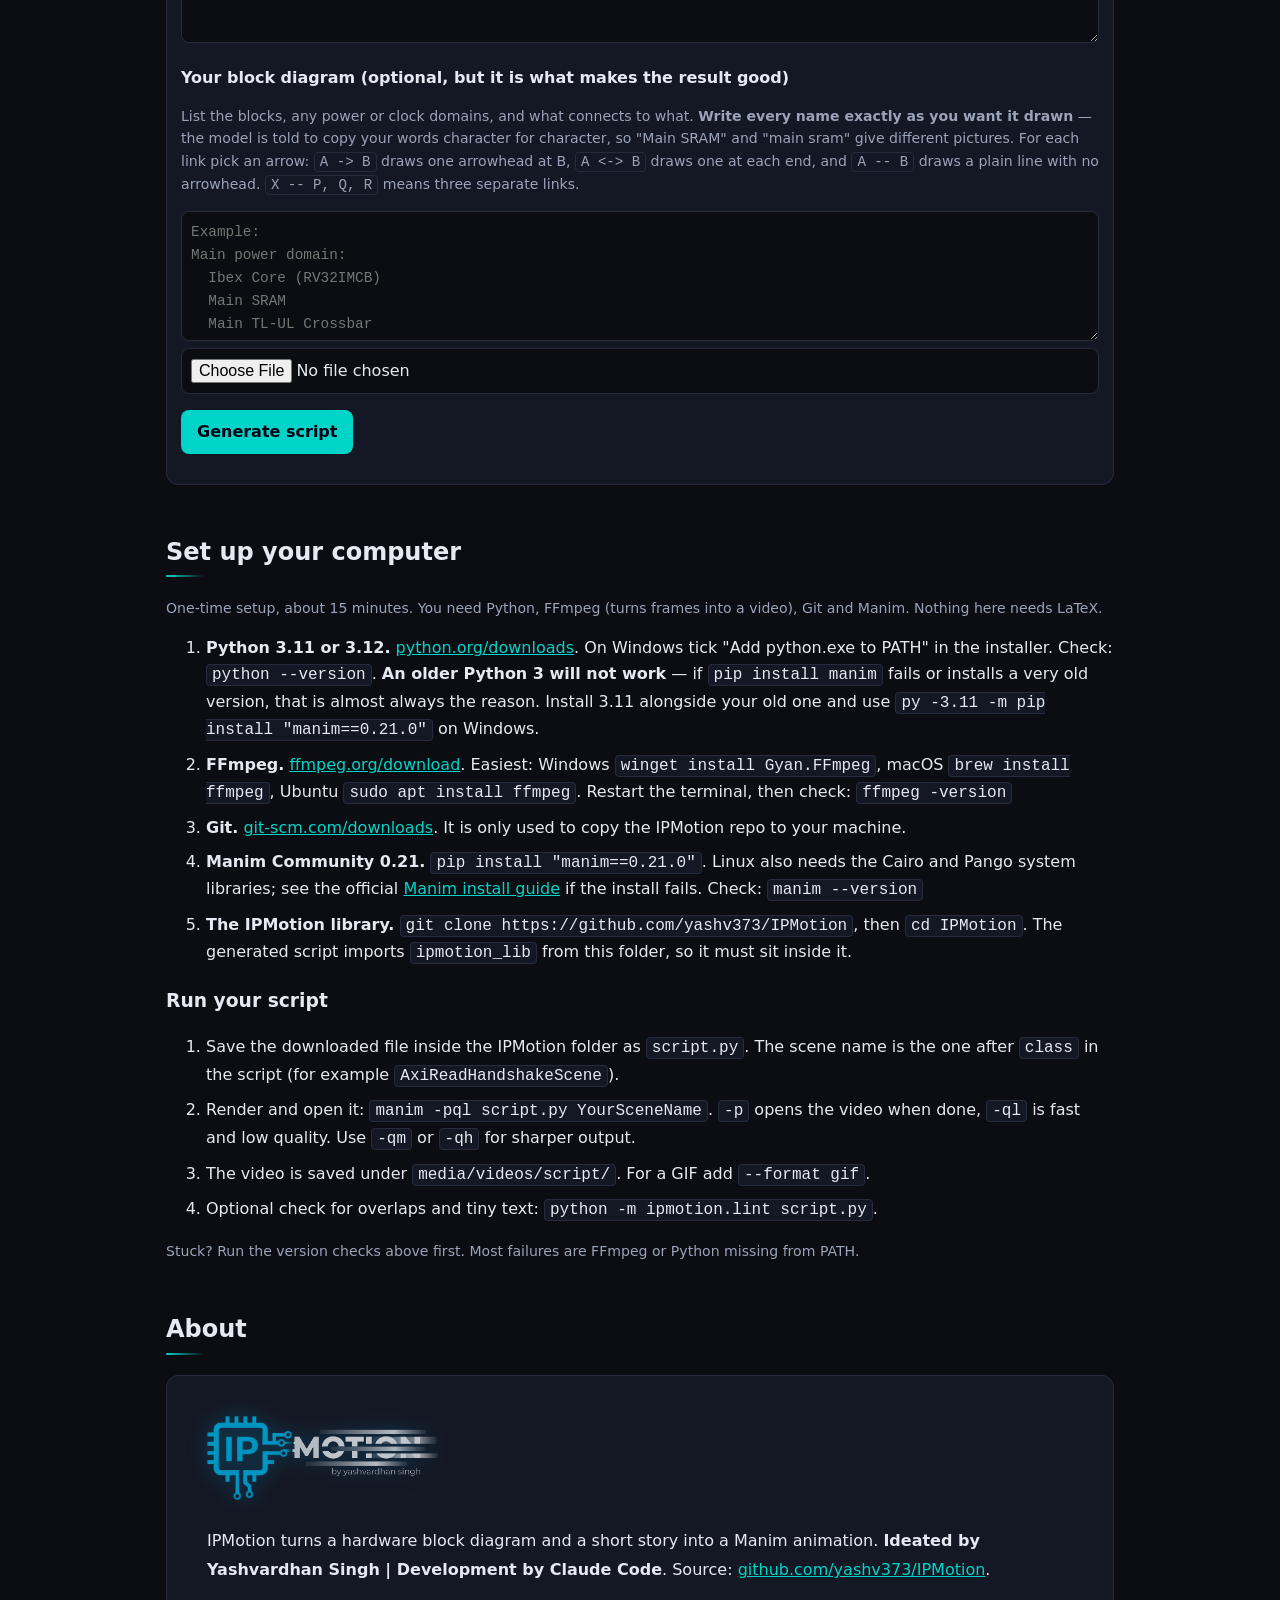
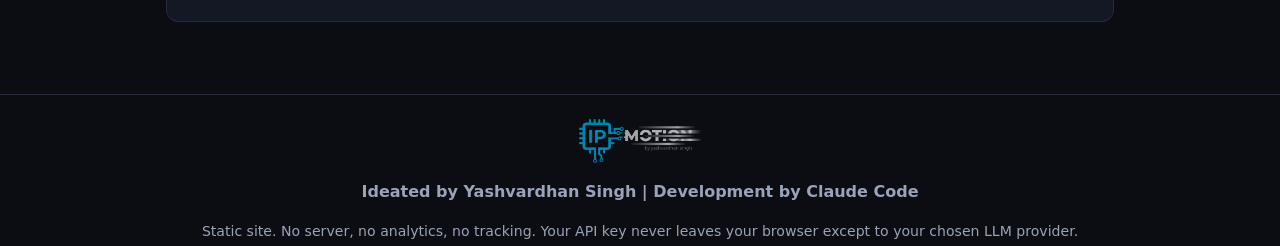
==== commit c9a3b028: "Answer the wiring question: the model does call wire(), and the exam was holding the score down The " ====
--- a/web/index.html
+++ b/web/index.html
@@ -6,48 +6,48 @@
 <header><div class="wrap"><a class="brand" href="index.html" aria-label="IPMotion home"><img src="assets/logo.png" alt="IPMotion" width="105" height="38"></a><nav><a href="index.html" aria-current=page>Generator</a><a href="how-it-works.html">How it works</a><a href="changelog.html">Changelog</a></nav>
 <span class="credit">Ideated by Yashvardhan Singh | Development by Claude Code</span></div></header>
 <div id="popbg" aria-hidden="true"></div><main class="wrap">
-<section class="hero"><video class="hero-bg" src="assets/video/hero-bg.mp4" autoplay muted loop playsinline aria-hidden="true" width="960" height="540" preload="metadata"></video><div class="hero-in"><img class="hero-logo" src="assets/logo.png" alt="IPMotion by Yashvardhan Singh" width="440" height="160"><h1>Hardware block diagrams, animated.</h1>
+<section class="hero"><video class="hero-bg" src="assets/video/hero-bg.mp4?v=2" autoplay muted loop playsinline aria-hidden="true" width="960" height="540" preload="metadata"></video><div class="hero-in"><img class="hero-logo" src="assets/logo.png" alt="IPMotion by Yashvardhan Singh" width="440" height="160"><h1>Hardware block diagrams, animated.</h1>
 <p>IPMotion draws chip and IP-block diagrams in Manim and plays a story over them: a read request travelling through a crossbar, a handshake between master and slave. Describe the story, paste your block diagram, and get a Python script you run on your own machine. Bring your own LLM key. We run nothing.</p>
 <a class="btn" href="#generator">Open the generator</a></div></section>
 
 <h2>How it works, in 17 seconds</h2>
 <p class="note"><strong>No key and no setup needed to look around.</strong> The video below and every example on this page play as they are. A key is only needed if you want the generator to write a script for your own diagram.</p>
 <p class="note">This explainer was made by IPMotion itself &mdash; hand-written against the same <code>ipmotion_lib</code> the generator writes against, and passed by the same geometric linter that checks generated scripts, with zero errors and zero warnings. The product explaining itself.</p>
-<video class="explainer" src="assets/video/how-ipmotion-works.mp4" autoplay muted loop playsinline controls preload="metadata" poster="" aria-label="How IPMotion works, animated"></video>
+<video class="explainer" src="assets/video/how-ipmotion-works.mp4?v=2" autoplay muted loop playsinline controls preload="metadata" poster="" aria-label="How IPMotion works, animated"></video>
 <h2>What IPMotion draws</h2>
 <p class="note">These eight are reference animations drawn by the IPMotion engine: three redrawn from measured positions on a published chip diagram, five built from structures described in the literature. Every one of them is cited, and every one passes the same geometric checker the generator's output is judged by. They are also the worked examples the generator learns from. The generator below writes its own script in one shot from your text, so its first result will be rougher than these.</p>
 <div class="grid">
-<div class="card ex" tabindex="0" role="button" aria-expanded="false" aria-label="Explore Darjeeling"><video class="thumb" src="assets/video/darjeeling.mp4" autoplay muted loop playsinline preload="metadata" aria-label="Darjeeling animation"></video><h3>Darjeeling</h3><p class="note">OpenTitan Darjeeling, 44 blocks plus 5 edge labels, in 4 regions, drawn from the reference picture. Story: Ibex reads from the UART / I2C.</p><span class="explore">Explore &#9656; <small>hover, or tap on a phone</small></span><div class="pop" role="dialog" aria-label="Darjeeling details"><button type="button" class="alt popx" aria-label="Close">&times;</button><h3>Darjeeling</h3><div class="popgrid"><figure><img class="ref" src="assets/ref/darjeeling.png" alt="Reference for Darjeeling" loading="lazy"><figcaption class="note">Reference: OpenTitan Darjeeling top-level block diagram.</figcaption></figure><div><h4>Prompt</h4><p>Show Ibex reading from the UART / I2C.</p><h4>Story</h4><ol><li>Idle: nothing is happening yet</li><li>Step 1: Ibex Core sends a read request</li><li>Step 2: Main TL-UL Crossbar passes it to the Low-Speed domain</li><li>Step 3: Peri TL-UL Cross bar sends it to 1 x UART / 1x I2C</li><li>Step 4: 1 x UART / 1x I2C answers</li><li>Step 5: The response travels back over the same links</li><li>Step 6: Ibex Core receives the data. Read complete</li></ol><h4>Model used</h4><p>No model used. This animation was made for developing a better RAG framework for IPMotion.</p></div></div></div></div>
-<div class="card ex" tabindex="0" role="button" aria-expanded="false" aria-label="Explore Earlgrey"><video class="thumb" src="assets/video/earlgrey.mp4" autoplay muted loop playsinline preload="metadata" aria-label="Earlgrey animation"></video><h3>Earlgrey</h3><p class="note">OpenTitan Earlgrey, 40 blocks in 4 regions. The same engine on a different chip. Story: Ibex reads from the 4x UART.</p><span class="explore">Explore &#9656; <small>hover, or tap on a phone</small></span><div class="pop" role="dialog" aria-label="Earlgrey details"><button type="button" class="alt popx" aria-label="Close">&times;</button><h3>Earlgrey</h3><div class="popgrid"><figure><img class="ref" src="assets/ref/earlgrey.png" alt="Reference for Earlgrey" loading="lazy"><figcaption class="note">Reference: OpenTitan Earlgrey top-level block diagram.</figcaption></figure><div><h4>Prompt</h4><p>Show Ibex reading from the 4x UART.</p><h4>Story</h4><ol><li>Idle: nothing is happening yet</li><li>Step 1: Ibex Core sends a read request</li><li>Step 2: The TL-UL Crossbar passes it to the peripheral side</li><li>Step 3: The peripheral TL-UL Cross bar sends it to the 4x UART</li><li>Step 4: The 4x UART answers</li><li>Step 5: The response travels back over the same links</li><li>Step 6: Ibex Core receives the data. Read complete</li></ol><h4>Model used</h4><p>No model used. This animation was made for developing a better RAG framework for IPMotion.</p></div></div></div></div>
-<div class="card ex" tabindex="0" role="button" aria-expanded="false" aria-label="Explore Peppermint"><video class="thumb" src="assets/video/peppermint.mp4" autoplay muted loop playsinline preload="metadata" aria-label="Peppermint animation"></video><h3>Peppermint</h3><p class="note">OpenTitan Peppermint, 24 blocks plus 9 edge labels, across two power domains. A third chip on the same engine. Story: Ibex reads from the Retention SRAM.</p><span class="explore">Explore &#9656; <small>hover, or tap on a phone</small></span><div class="pop" role="dialog" aria-label="Peppermint details"><button type="button" class="alt popx" aria-label="Close">&times;</button><h3>Peppermint</h3><div class="popgrid"><figure><img class="ref" src="assets/ref/peppermint.png" alt="Reference for Peppermint" loading="lazy"><figcaption class="note">Reference: OpenTitan Peppermint top-level block diagram.</figcaption></figure><div><h4>Prompt</h4><p>Show Ibex reading from the Retention SRAM in the always-on domain.</p><h4>Story</h4><ol><li>Idle: nothing is happening yet</li><li>Step 1: Ibex Core sends a read request</li><li>Step 2: The Main TL-UL Crossbar passes it to the always-on side</li><li>Step 3: The AON TL-UL Cross bar sends it to the Retention SRAM</li><li>Step 4: The Retention SRAM answers</li><li>Step 5: The response travels back over the same links</li><li>Step 6: Ibex Core receives the data. Read complete</li></ol><h4>Model used</h4><p>No model used. This animation was made for developing a better RAG framework for IPMotion.</p></div></div></div></div>
-<div class="card ex" tabindex="0" role="button" aria-expanded="false" aria-label="Explore AXI read handshake"><video class="thumb" src="assets/video/axi.mp4" autoplay muted loop playsinline preload="metadata" aria-label="AXI read handshake animation"></video><h3>AXI read handshake</h3><p class="note">A small master/slave example: address, data and valid/ready channels, step by step.</p><span class="explore">Explore &#9656; <small>hover, or tap on a phone</small></span><div class="pop" role="dialog" aria-label="AXI read handshake details"><button type="button" class="alt popx" aria-label="Close">&times;</button><h3>AXI read handshake</h3><div class="popgrid"><figure><img class="ref" src="assets/ref/axi.svg" alt="Reference for AXI read handshake" loading="lazy"><figcaption class="note">A standard AXI read-channel diagram, drawn for this page (not a reference image).</figcaption></figure><div><h4>Prompt</h4><p>AXI4 read handshake between a master and a slave, cycle by cycle.</p><h4>Story</h4><ol><li>Cycle 1: Master asserts ARVALID=1 &amp; ARADDR=0x1000</li><li>Cycle 2: Slave asserts ARREADY=1. AR Handshake completes.</li><li>Cycle 3: Internal memory read latency. ARVALID deasserted.</li><li>Cycle 4: Slave drives RDATA=0xCAFE, RVALID=1, RLAST=1</li><li>Cycle 5: Master asserts RREADY=1. Read Data Handshake completes!</li><li>Transaction Complete: Read data 0xCAFE received successfully.</li></ol><h4>Model used</h4><p>No model used. This animation was made for developing a better RAG framework for IPMotion.</p></div></div></div></div>
-<div class="card ex" tabindex="0" role="button" aria-expanded="false" aria-label="Explore 4x4 systolic array"><video class="thumb" src="assets/video/systolic-array.mp4" autoplay muted loop playsinline preload="metadata"></video><h3>4x4 systolic array</h3><p class="note">Sixteen processing elements multiplying and accumulating a matrix product. Activations flow right, weights flow down, and a whole diagonal fires at once.</p><span class="explore">Explore &#9656; <small>hover, or tap on a phone</small></span><div class="pop" role="dialog" aria-label="4x4 systolic array details"><button type="button" class="alt popx" aria-label="Close">&times;</button><h3>4x4 systolic array</h3><div class="popgrid"><figure><img class="ref" src="assets/ref/systolic.svg" alt="Structure of the 4x4 output-stationary systolic array" loading="lazy"><figcaption class="note">The 4x4 output-stationary systolic array, drawn by us for this page from the structure described in the cited work &mdash; not a reproduction of the papers' own figures.</figcaption></figure><div><h4>What it shows</h4><p>Sixteen processing elements multiplying and accumulating a matrix product. Activations flow right, weights flow down, and a whole diagonal fires at once.</p><h4>Steps</h4><ol><li>Activations enter from the left, one row each</li><li>Weights are pushed down each column</li><li>Cycle by cycle, every PE on a diagonal computes at the same moment</li><li>Partial sums leave the bottom of each column</li></ol><h4>Source</h4><p class="cite">H.T. Kung and C.E. Leiserson, &ldquo;Systolic Arrays (for VLSI)&rdquo;, Sparse Matrix Proceedings, 1978. N.P. Jouppi et al., &ldquo;In-Datacenter Performance Analysis of a Tensor Processing Unit&rdquo;, ISCA 2017.</p><h4>Model used</h4><p>No model used. Drawn by the IPMotion engine, and used as a worked example the generator can learn from.</p></div></div></div></div>
-<div class="card ex" tabindex="0" role="button" aria-expanded="false" aria-label="Explore MESI cache coherence"><video class="thumb" src="assets/video/mesi-fsm.mp4" autoplay muted loop playsinline preload="metadata"></video><h3>MESI cache coherence</h3><p class="note">One cache line moving between Modified, Exclusive, Shared and Invalid as bus events arrive. A state machine, not a floorplan.</p><span class="explore">Explore &#9656; <small>hover, or tap on a phone</small></span><div class="pop" role="dialog" aria-label="MESI cache coherence details"><button type="button" class="alt popx" aria-label="Close">&times;</button><h3>MESI cache coherence</h3><div class="popgrid"><figure><img class="ref" src="assets/ref/mesi.svg" alt="Structure of the MESI cache-coherence state machine" loading="lazy"><figcaption class="note">The MESI cache-coherence state machine, drawn by us for this page from the structure described in the cited work &mdash; not a reproduction of the papers' own figures.</figcaption></figure><div><h4>What it shows</h4><p>One cache line moving between Modified, Exclusive, Shared and Invalid as bus events arrive. A state machine, not a floorplan.</p><h4>Steps</h4><ol><li>The line starts Invalid: this cache does not have it</li><li>A read miss with no other sharer makes it Exclusive</li><li>A write hit makes it Modified, dirty and private</li><li>Another core reads it: write back and drop to Shared</li><li>Another core writes: this copy becomes Invalid</li></ol><h4>Source</h4><p class="cite">M.S. Papamarcos and J.H. Patel, &ldquo;A Low-Overhead Coherence Solution for Multiprocessors with Private Cache Memories&rdquo;, ISCA 1984.</p><h4>Model used</h4><p>No model used. Drawn by the IPMotion engine, and used as a worked example the generator can learn from.</p></div></div></div></div>
-<div class="card ex" tabindex="0" role="button" aria-expanded="false" aria-label="Explore Dual-core lockstep"><video class="thumb" src="assets/video/lockstep.mp4" autoplay muted loop playsinline preload="metadata"></video><h3>Dual-core lockstep</h3><p class="note">Two identical cores running the same instruction, one comparator deciding whether they agree, and a fault flag when they do not.</p><span class="explore">Explore &#9656; <small>hover, or tap on a phone</small></span><div class="pop" role="dialog" aria-label="Dual-core lockstep details"><button type="button" class="alt popx" aria-label="Close">&times;</button><h3>Dual-core lockstep</h3><div class="popgrid"><figure><img class="ref" src="assets/ref/lockstep.svg" alt="Structure of the dual-core lockstep safety island" loading="lazy"><figcaption class="note">The dual-core lockstep safety island, drawn by us for this page from the structure described in the cited work &mdash; not a reproduction of the papers' own figures.</figcaption></figure><div><h4>What it shows</h4><p>Two identical cores running the same instruction, one comparator deciding whether they agree, and a fault flag when they do not.</p><h4>Steps</h4><ol><li>The same instruction is issued to both cores</li><li>Core B runs it two cycles later, so one glitch cannot hit both</li><li>Both results arrive at the comparator</li><li>They agree, so nothing is raised</li><li>A bit flips in Core B, the results differ, and the fault flag goes up</li></ol><h4>Source</h4><p class="cite">ARM, &ldquo;Cortex-R5 Technical Reference Manual&rdquo; (redundant core comparison and the decorrelating delay). ISO 26262-5, hardware requirements for ASIL-D.</p><h4>Model used</h4><p>No model used. Drawn by the IPMotion engine, and used as a worked example the generator can learn from.</p></div></div></div></div>
-<div class="card ex" tabindex="0" role="button" aria-expanded="false" aria-label="Explore Compute-in-memory crossbar"><video class="thumb" src="assets/video/cim-crossbar.mp4" autoplay muted loop playsinline preload="metadata"></video><h3>Compute-in-memory crossbar</h3><p class="note">A resistive memory array where the computation happens where the data already is. Wordlines open a row, every cell drives its bitline, and the sense amplifiers turn current into bits.</p><span class="explore">Explore &#9656; <small>hover, or tap on a phone</small></span><div class="pop" role="dialog" aria-label="Compute-in-memory crossbar details"><button type="button" class="alt popx" aria-label="Close">&times;</button><h3>Compute-in-memory crossbar</h3><div class="popgrid"><figure><img class="ref" src="assets/ref/cim.svg" alt="Structure of the resistive compute-in-memory crossbar" loading="lazy"><figcaption class="note">The resistive compute-in-memory crossbar, drawn by us for this page from the structure described in the cited work &mdash; not a reproduction of the papers' own figures.</figcaption></figure><div><h4>What it shows</h4><p>A resistive memory array where the computation happens where the data already is. Wordlines open a row, every cell drives its bitline, and the sense amplifiers turn current into bits.</p><h4>Steps</h4><ol><li>The row decoder drives one wordline high</li><li>Every cell on that row drives its own bitline at the same moment</li><li>The sense amplifiers resolve all six columns together</li><li>The digital output register takes the row</li><li>Four rows, four cycles, and the data never moved</li></ol><h4>Source</h4><p class="cite">A. Shafiee et al., &ldquo;ISAAC&rdquo;, ISCA 2016. P. Chi et al., &ldquo;PRIME&rdquo;, ISCA 2016.</p><h4>Model used</h4><p>No model used. Drawn by the IPMotion engine, and used as a worked example the generator can learn from.</p></div></div></div></div>
+<div class="card ex" tabindex="0" role="button" aria-expanded="false" aria-label="Explore Darjeeling"><video class="thumb" src="assets/video/darjeeling.mp4?v=2" autoplay muted loop playsinline preload="metadata" aria-label="Darjeeling animation"></video><h3>Darjeeling</h3><p class="note">OpenTitan Darjeeling, 44 blocks plus 5 edge labels, in 4 regions, drawn from the reference picture. Story: Ibex reads from the UART / I2C.</p><span class="explore">Explore &#9656; <small>hover, or tap on a phone</small></span><div class="pop" role="dialog" aria-label="Darjeeling details"><button type="button" class="alt popx" aria-label="Close">&times;</button><h3>Darjeeling</h3><div class="popgrid"><figure><img class="ref" src="assets/ref/darjeeling.png" alt="Reference for Darjeeling" loading="lazy"><figcaption class="note">Reference: OpenTitan Darjeeling top-level block diagram.</figcaption></figure><div><h4>Prompt</h4><p>Show Ibex reading from the UART / I2C.</p><h4>Story</h4><ol><li>Idle: nothing is happening yet</li><li>Step 1: Ibex Core sends a read request</li><li>Step 2: Main TL-UL Crossbar passes it to the Low-Speed domain</li><li>Step 3: Peri TL-UL Cross bar sends it to 1 x UART / 1x I2C</li><li>Step 4: 1 x UART / 1x I2C answers</li><li>Step 5: The response travels back over the same links</li><li>Step 6: Ibex Core receives the data. Read complete</li></ol><h4>Model used</h4><p>No model used. This animation was made for developing a better RAG framework for IPMotion.</p></div></div></div></div>
+<div class="card ex" tabindex="0" role="button" aria-expanded="false" aria-label="Explore Earlgrey"><video class="thumb" src="assets/video/earlgrey.mp4?v=2" autoplay muted loop playsinline preload="metadata" aria-label="Earlgrey animation"></video><h3>Earlgrey</h3><p class="note">OpenTitan Earlgrey, 40 blocks in 4 regions. The same engine on a different chip. Story: Ibex reads from the 4x UART.</p><span class="explore">Explore &#9656; <small>hover, or tap on a phone</small></span><div class="pop" role="dialog" aria-label="Earlgrey details"><button type="button" class="alt popx" aria-label="Close">&times;</button><h3>Earlgrey</h3><div class="popgrid"><figure><img class="ref" src="assets/ref/earlgrey.png" alt="Reference for Earlgrey" loading="lazy"><figcaption class="note">Reference: OpenTitan Earlgrey top-level block diagram.</figcaption></figure><div><h4>Prompt</h4><p>Show Ibex reading from the 4x UART.</p><h4>Story</h4><ol><li>Idle: nothing is happening yet</li><li>Step 1: Ibex Core sends a read request</li><li>Step 2: The TL-UL Crossbar passes it to the peripheral side</li><li>Step 3: The peripheral TL-UL Cross bar sends it to the 4x UART</li><li>Step 4: The 4x UART answers</li><li>Step 5: The response travels back over the same links</li><li>Step 6: Ibex Core receives the data. Read complete</li></ol><h4>Model used</h4><p>No model used. This animation was made for developing a better RAG framework for IPMotion.</p></div></div></div></div>
+<div class="card ex" tabindex="0" role="button" aria-expanded="false" aria-label="Explore Peppermint"><video class="thumb" src="assets/video/peppermint.mp4?v=2" autoplay muted loop playsinline preload="metadata" aria-label="Peppermint animation"></video><h3>Peppermint</h3><p class="note">OpenTitan Peppermint, 24 blocks plus 9 edge labels, across two power domains. A third chip on the same engine. Story: Ibex reads from the Retention SRAM.</p><span class="explore">Explore &#9656; <small>hover, or tap on a phone</small></span><div class="pop" role="dialog" aria-label="Peppermint details"><button type="button" class="alt popx" aria-label="Close">&times;</button><h3>Peppermint</h3><div class="popgrid"><figure><img class="ref" src="assets/ref/peppermint.png" alt="Reference for Peppermint" loading="lazy"><figcaption class="note">Reference: OpenTitan Peppermint top-level block diagram.</figcaption></figure><div><h4>Prompt</h4><p>Show Ibex reading from the Retention SRAM in the always-on domain.</p><h4>Story</h4><ol><li>Idle: nothing is happening yet</li><li>Step 1: Ibex Core sends a read request</li><li>Step 2: The Main TL-UL Crossbar passes it to the always-on side</li><li>Step 3: The AON TL-UL Cross bar sends it to the Retention SRAM</li><li>Step 4: The Retention SRAM answers</li><li>Step 5: The response travels back over the same links</li><li>Step 6: Ibex Core receives the data. Read complete</li></ol><h4>Model used</h4><p>No model used. This animation was made for developing a better RAG framework for IPMotion.</p></div></div></div></div>
+<div class="card ex" tabindex="0" role="button" aria-expanded="false" aria-label="Explore AXI read handshake"><video class="thumb" src="assets/video/axi.mp4?v=2" autoplay muted loop playsinline preload="metadata" aria-label="AXI read handshake animation"></video><h3>AXI read handshake</h3><p class="note">A small master/slave example: address, data and valid/ready channels, step by step.</p><span class="explore">Explore &#9656; <small>hover, or tap on a phone</small></span><div class="pop" role="dialog" aria-label="AXI read handshake details"><button type="button" class="alt popx" aria-label="Close">&times;</button><h3>AXI read handshake</h3><div class="popgrid"><figure><img class="ref" src="assets/ref/axi.svg" alt="Reference for AXI read handshake" loading="lazy"><figcaption class="note">A standard AXI read-channel diagram, drawn for this page (not a reference image).</figcaption></figure><div><h4>Prompt</h4><p>AXI4 read handshake between a master and a slave, cycle by cycle.</p><h4>Story</h4><ol><li>Cycle 1: Master asserts ARVALID=1 &amp; ARADDR=0x1000</li><li>Cycle 2: Slave asserts ARREADY=1. AR Handshake completes.</li><li>Cycle 3: Internal memory read latency. ARVALID deasserted.</li><li>Cycle 4: Slave drives RDATA=0xCAFE, RVALID=1, RLAST=1</li><li>Cycle 5: Master asserts RREADY=1. Read Data Handshake completes!</li><li>Transaction Complete: Read data 0xCAFE received successfully.</li></ol><h4>Model used</h4><p>No model used. This animation was made for developing a better RAG framework for IPMotion.</p></div></div></div></div>
+<div class="card ex" tabindex="0" role="button" aria-expanded="false" aria-label="Explore 4x4 systolic array"><video class="thumb" src="assets/video/systolic-array.mp4?v=2" autoplay muted loop playsinline preload="metadata"></video><h3>4x4 systolic array</h3><p class="note">Sixteen processing elements multiplying and accumulating a matrix product. Activations flow right, weights flow down, and a whole diagonal fires at once.</p><span class="explore">Explore &#9656; <small>hover, or tap on a phone</small></span><div class="pop" role="dialog" aria-label="4x4 systolic array details"><button type="button" class="alt popx" aria-label="Close">&times;</button><h3>4x4 systolic array</h3><div class="popgrid"><figure><img class="ref" src="assets/ref/systolic.svg" alt="Structure of the 4x4 output-stationary systolic array" loading="lazy"><figcaption class="note">The 4x4 output-stationary systolic array, drawn by us for this page from the structure described in the cited work &mdash; not a reproduction of the papers' own figures.</figcaption></figure><div><h4>What it shows</h4><p>Sixteen processing elements multiplying and accumulating a matrix product. Activations flow right, weights flow down, and a whole diagonal fires at once.</p><h4>Steps</h4><ol><li>Activations enter from the left, one row each</li><li>Weights are pushed down each column</li><li>Cycle by cycle, every PE on a diagonal computes at the same moment</li><li>Partial sums leave the bottom of each column</li></ol><h4>Source</h4><p class="cite">H.T. Kung and C.E. Leiserson, &ldquo;Systolic Arrays (for VLSI)&rdquo;, Sparse Matrix Proceedings, 1978. N.P. Jouppi et al., &ldquo;In-Datacenter Performance Analysis of a Tensor Processing Unit&rdquo;, ISCA 2017.</p><h4>Model used</h4><p>No model used. Drawn by the IPMotion engine, and used as a worked example the generator can learn from.</p></div></div></div></div>
+<div class="card ex" tabindex="0" role="button" aria-expanded="false" aria-label="Explore MESI cache coherence"><video class="thumb" src="assets/video/mesi-fsm.mp4?v=2" autoplay muted loop playsinline preload="metadata"></video><h3>MESI cache coherence</h3><p class="note">One cache line moving between Modified, Exclusive, Shared and Invalid as bus events arrive. A state machine, not a floorplan.</p><span class="explore">Explore &#9656; <small>hover, or tap on a phone</small></span><div class="pop" role="dialog" aria-label="MESI cache coherence details"><button type="button" class="alt popx" aria-label="Close">&times;</button><h3>MESI cache coherence</h3><div class="popgrid"><figure><img class="ref" src="assets/ref/mesi.svg" alt="Structure of the MESI cache-coherence state machine" loading="lazy"><figcaption class="note">The MESI cache-coherence state machine, drawn by us for this page from the structure described in the cited work &mdash; not a reproduction of the papers' own figures.</figcaption></figure><div><h4>What it shows</h4><p>One cache line moving between Modified, Exclusive, Shared and Invalid as bus events arrive. A state machine, not a floorplan.</p><h4>Steps</h4><ol><li>The line starts Invalid: this cache does not have it</li><li>A read miss with no other sharer makes it Exclusive</li><li>A write hit makes it Modified, dirty and private</li><li>Another core reads it: write back and drop to Shared</li><li>Another core writes: this copy becomes Invalid</li></ol><h4>Source</h4><p class="cite">M.S. Papamarcos and J.H. Patel, &ldquo;A Low-Overhead Coherence Solution for Multiprocessors with Private Cache Memories&rdquo;, ISCA 1984.</p><h4>Model used</h4><p>No model used. Drawn by the IPMotion engine, and used as a worked example the generator can learn from.</p></div></div></div></div>
+<div class="card ex" tabindex="0" role="button" aria-expanded="false" aria-label="Explore Dual-core lockstep"><video class="thumb" src="assets/video/lockstep.mp4?v=2" autoplay muted loop playsinline preload="metadata"></video><h3>Dual-core lockstep</h3><p class="note">Two identical cores running the same instruction, one comparator deciding whether they agree, and a fault flag when they do not.</p><span class="explore">Explore &#9656; <small>hover, or tap on a phone</small></span><div class="pop" role="dialog" aria-label="Dual-core lockstep details"><button type="button" class="alt popx" aria-label="Close">&times;</button><h3>Dual-core lockstep</h3><div class="popgrid"><figure><img class="ref" src="assets/ref/lockstep.svg" alt="Structure of the dual-core lockstep safety island" loading="lazy"><figcaption class="note">The dual-core lockstep safety island, drawn by us for this page from the structure described in the cited work &mdash; not a reproduction of the papers' own figures.</figcaption></figure><div><h4>What it shows</h4><p>Two identical cores running the same instruction, one comparator deciding whether they agree, and a fault flag when they do not.</p><h4>Steps</h4><ol><li>The same instruction is issued to both cores</li><li>Core B runs it two cycles later, so one glitch cannot hit both</li><li>Both results arrive at the comparator</li><li>They agree, so nothing is raised</li><li>A bit flips in Core B, the results differ, and the fault flag goes up</li></ol><h4>Source</h4><p class="cite">ARM, &ldquo;Cortex-R5 Technical Reference Manual&rdquo; (redundant core comparison and the decorrelating delay). ISO 26262-5, hardware requirements for ASIL-D.</p><h4>Model used</h4><p>No model used. Drawn by the IPMotion engine, and used as a worked example the generator can learn from.</p></div></div></div></div>
+<div class="card ex" tabindex="0" role="button" aria-expanded="false" aria-label="Explore Compute-in-memory crossbar"><video class="thumb" src="assets/video/cim-crossbar.mp4?v=2" autoplay muted loop playsinline preload="metadata"></video><h3>Compute-in-memory crossbar</h3><p class="note">A resistive memory array where the computation happens where the data already is. Wordlines open a row, every cell drives its bitline, and the sense amplifiers turn current into bits.</p><span class="explore">Explore &#9656; <small>hover, or tap on a phone</small></span><div class="pop" role="dialog" aria-label="Compute-in-memory crossbar details"><button type="button" class="alt popx" aria-label="Close">&times;</button><h3>Compute-in-memory crossbar</h3><div class="popgrid"><figure><img class="ref" src="assets/ref/cim.svg" alt="Structure of the resistive compute-in-memory crossbar" loading="lazy"><figcaption class="note">The resistive compute-in-memory crossbar, drawn by us for this page from the structure described in the cited work &mdash; not a reproduction of the papers' own figures.</figcaption></figure><div><h4>What it shows</h4><p>A resistive memory array where the computation happens where the data already is. Wordlines open a row, every cell drives its bitline, and the sense amplifiers turn current into bits.</p><h4>Steps</h4><ol><li>The row decoder drives one wordline high</li><li>Every cell on that row drives its own bitline at the same moment</li><li>The sense amplifiers resolve all six columns together</li><li>The digital output register takes the row</li><li>Four rows, four cycles, and the data never moved</li></ol><h4>Source</h4><p class="cite">A. Shafiee et al., &ldquo;ISAAC&rdquo;, ISCA 2016. P. Chi et al., &ldquo;PRIME&rdquo;, ISCA 2016.</p><h4>Model used</h4><p>No model used. Drawn by the IPMotion engine, and used as a worked example the generator can learn from.</p></div></div></div></div>
 </div>
 
 <h2>What the generator makes today</h2>
-<p class="note">The examples above are drawn by the engine. This one is not: it is the real output of the Generate button, given the Peppermint diagram as plain text, one try, no checking and no fixes. <strong>What it gets right:</strong> every block name character-for-character, both power domains, and 30 of the 32 connections attempted. <strong>What it still gets wrong:</strong> many wires join the wrong pair of blocks, and some run across a block and hide its name. Re-rendered today, so it shows the current state rather than an old one.</p>
-<video class="explainer" src="assets/video/generated-peppermint.mp4" autoplay muted loop playsinline controls preload="metadata" aria-label="Animation written by the generator in one shot"></video>
+<p class="note">The examples above are drawn by the engine. This one is not: it is the real output of the Generate button, given the Peppermint diagram as plain text, one try, no checking and no fixes. <strong>What it gets right:</strong> every block name character-for-character, both power domains, and the wiring &mdash; the wires run at right angles, go around the blocks instead of through them, and not one of them crosses a block name. Scored against the reference, 0 of its connections join the wrong pair. <strong>What it still gets wrong:</strong> the tall AON crossbar bar sits outside its own domain box and its label is shrunk until it is too small to read, and the "Power Handshake" label is clipped by its own arrow. This is a one-shot run from 2026-10-05. It predates the arrow notation (<code>-&gt;</code>, <code>&lt;-&gt;</code>, <code>--</code>) now described under the diagram box.</p>
+<video class="explainer" src="assets/video/generated-peppermint.mp4?v=3" autoplay muted loop playsinline controls preload="metadata" aria-label="Animation written by the generator in one shot"></video>
 <h2 id="generator">Generator</h2>
 <div class="warn"><strong>One shot, no safety net.</strong> Your browser sends one request and shows exactly what the model sends back. Nothing checks it first: the geometric linter and the repair loop only run locally, in the full IPMotion repo. Expect to fix an overlap or a missing wire by hand, and treat this as a strong first draft rather than a finished animation.</div>
 <form id="f" class="card" onsubmit="return false">
-<div class="row"><div><label for="provider">Provider</label><select id="provider"><option value="gemini">Google Gemini</option><option value="anthropic">Anthropic Claude</option></select></div>
-<div><label for="model">Model</label><input id="model" autocomplete="off"></div></div>
+<div class="row"><div><label for="provider">Provider</label><select id="provider"><option value="gemini">Google Gemini</option><option value="anthropic">Anthropic Claude</option><option value="openrouter">OpenRouter (open-weight models)</option></select></div>
+<div><label for="model">Model</label><input id="model" autocomplete="off"></div></div><p class="note"><strong>No Google or Anthropic key?</strong> Pick <strong>OpenRouter</strong> and paste any model slug from <a href="https://openrouter.ai/models" target="_blank" rel="noopener">openrouter.ai/models</a> (for example <code>deepseek/deepseek-chat-v3.1</code> or <code>qwen/qwen3-coder</code>). One key, many open-weight models. The whole prompt is about 53,000 characters (~13k tokens), so any model with a 32k context or larger has room for it and the script it writes back.</p>
 <label for="key">API key</label><input id="key" type="password" autocomplete="off" placeholder="stored in this browser only">
 <p class="note">Saved in this browser only, and sent only to the provider you picked. <button type="button" class="alt" id="forget">Forget key</button></p>
 <details class="setup" open><summary><strong>Why is a website asking me for my API key?</strong></summary>
 <ul class="steps">
 <li><strong>There is no server here to send it to.</strong> This page is a static file on GitHub Pages. No backend, no database, no account. Nothing exists on our side that could receive or store a key.</li>
-<li><strong>The request goes straight from your browser to Google or Anthropic.</strong> Not through us. Press F12, open the Network tab, and press Generate: you will see exactly one request, and it goes to them.</li>
+<li><strong>The request goes straight from your browser to the provider you picked</strong> &mdash; Google, Anthropic or OpenRouter. Not through us. Press F12, open the Network tab, and press Generate: you will see exactly one request, and it goes to them.</li><li><strong>If your diagram is confidential, read this one.</strong> We never see it, store it or log it &mdash; there is no server here to do that with. But your provider does see it, under their own data policy. OpenRouter is a router: it passes the prompt on to whichever company hosts the model you chose, so that company's policy applies too. For sensitive IP, pick a provider you already have an agreement with, or run a model yourself.</li>
 <li><strong>"Stored in your browser" means YOUR computer.</strong> It is saved in this browser profile on this machine so you do not retype it. It never reaches the author's browser, because there is no channel between them. <strong>Forget key</strong> deletes it.</li>
 <li><strong>Why not just use the author's key?</strong> Every generation costs money at the provider. A shared key would be drained by strangers within a day. Your own key means you pay your provider directly, at their price, under your own spend cap &mdash; and nobody can rate-limit you but them.</li>
 <li><strong>Don't want it stored at all?</strong> Paste it, press Generate, then press Forget key. Or read <a href="https://github.com/yashv373/IPMotion/blob/main/web/app.js">app.js</a> first &mdash; it is 120 lines and it is the only script on this page.</li>
 </ul>
 <p class="note">Honest risk, unchanged: anything saved in a browser can be read by anyone using that browser profile, or by any script served from this origin. Use a key with a spend cap, and remove it when you are done.</p></details>
 <label for="story">Story / prompt</label><textarea id="story" placeholder="Example: The CPU sends a read request to the UART through the crossbar; the response comes back the same way. Show it in 6 steps."></textarea>
-<label for="diagram">Your block diagram (optional, but it is what makes the result good)</label><p class="note">List the blocks, any power or clock domains, and what connects to what. <strong>Write every name exactly as you want it drawn</strong> &mdash; the model is told to copy your words character for character, so "Main SRAM" and "main sram" give different pictures.</p><textarea id="diagram" placeholder="Example:&#10;Main power domain:&#10;  Ibex Core (RV32IMCB)&#10;  Main SRAM&#10;  Main TL-UL Crossbar&#10;&#10;Wiring:&#10;  Ibex Core (RV32IMCB) -> Main TL-UL Crossbar&#10;  Main TL-UL Crossbar <-> Main SRAM"></textarea>
+<label for="diagram">Your block diagram (optional, but it is what makes the result good)</label><p class="note">List the blocks, any power or clock domains, and what connects to what. <strong>Write every name exactly as you want it drawn</strong> &mdash; the model is told to copy your words character for character, so "Main SRAM" and "main sram" give different pictures. For each link pick an arrow: <code>A -&gt; B</code> draws one arrowhead at B, <code>A &lt;-&gt; B</code> draws one at each end, and <code>A -- B</code> draws a plain line with no arrowhead. <code>X -- P, Q, R</code> means three separate links.</p><textarea id="diagram" placeholder="Example:&#10;Main power domain:&#10;  Ibex Core (RV32IMCB)&#10;  Main SRAM&#10;  Main TL-UL Crossbar&#10;&#10;Wiring:&#10;  Ibex Core (RV32IMCB) -> Main TL-UL Crossbar&#10;  Main TL-UL Crossbar -- Main SRAM&#10;  Main TL-UL Crossbar <-> Retention SRAM"></textarea>
 <input id="file" type="file" accept=".yaml,.yml,.txt,.md,.json" aria-label="Load diagram file">
 <p><button id="go" type="button">Generate script</button> <span id="status" class="note"></span></p><div id="err"></div></form>
 
@@ -74,7 +74,7 @@
 <h2 id="setup">Set up your computer</h2>
 <p class="note">One-time setup, about 15 minutes. You need Python, FFmpeg (turns frames into a video), Git and Manim. Nothing here needs LaTeX.</p>
 <ol class="steps">
-<li><strong>Python 3.10 to 3.12.</strong> <a href="https://www.python.org/downloads/" target="_blank" rel="noopener">python.org/downloads</a>. On Windows tick "Add python.exe to PATH" in the installer. Check: <code>python --version</code></li>
+<li><strong>Python 3.11 or 3.12.</strong> <a href="https://www.python.org/downloads/" target="_blank" rel="noopener">python.org/downloads</a>. On Windows tick "Add python.exe to PATH" in the installer. Check: <code>python --version</code>. <strong>An older Python 3 will not work</strong> &mdash; if <code>pip install manim</code> fails or installs a very old version, that is almost always the reason. Install 3.11 alongside your old one and use <code>py -3.11 -m pip install "manim==0.21.0"</code> on Windows.</li>
 <li><strong>FFmpeg.</strong> <a href="https://ffmpeg.org/download.html" target="_blank" rel="noopener">ffmpeg.org/download</a>. Easiest: Windows <code>winget install Gyan.FFmpeg</code>, macOS <code>brew install ffmpeg</code>, Ubuntu <code>sudo apt install ffmpeg</code>. Restart the terminal, then check: <code>ffmpeg -version</code></li>
 <li><strong>Git.</strong> <a href="https://git-scm.com/downloads" target="_blank" rel="noopener">git-scm.com/downloads</a>. It is only used to copy the IPMotion repo to your machine.</li>
 <li><strong>Manim Community 0.21.</strong> <code>pip install "manim==0.21.0"</code>. Linux also needs the Cairo and Pango system libraries; see the official <a href="https://docs.manim.community/en/stable/installation.html" target="_blank" rel="noopener">Manim install guide</a> if the install fails. Check: <code>manim --version</code></li>
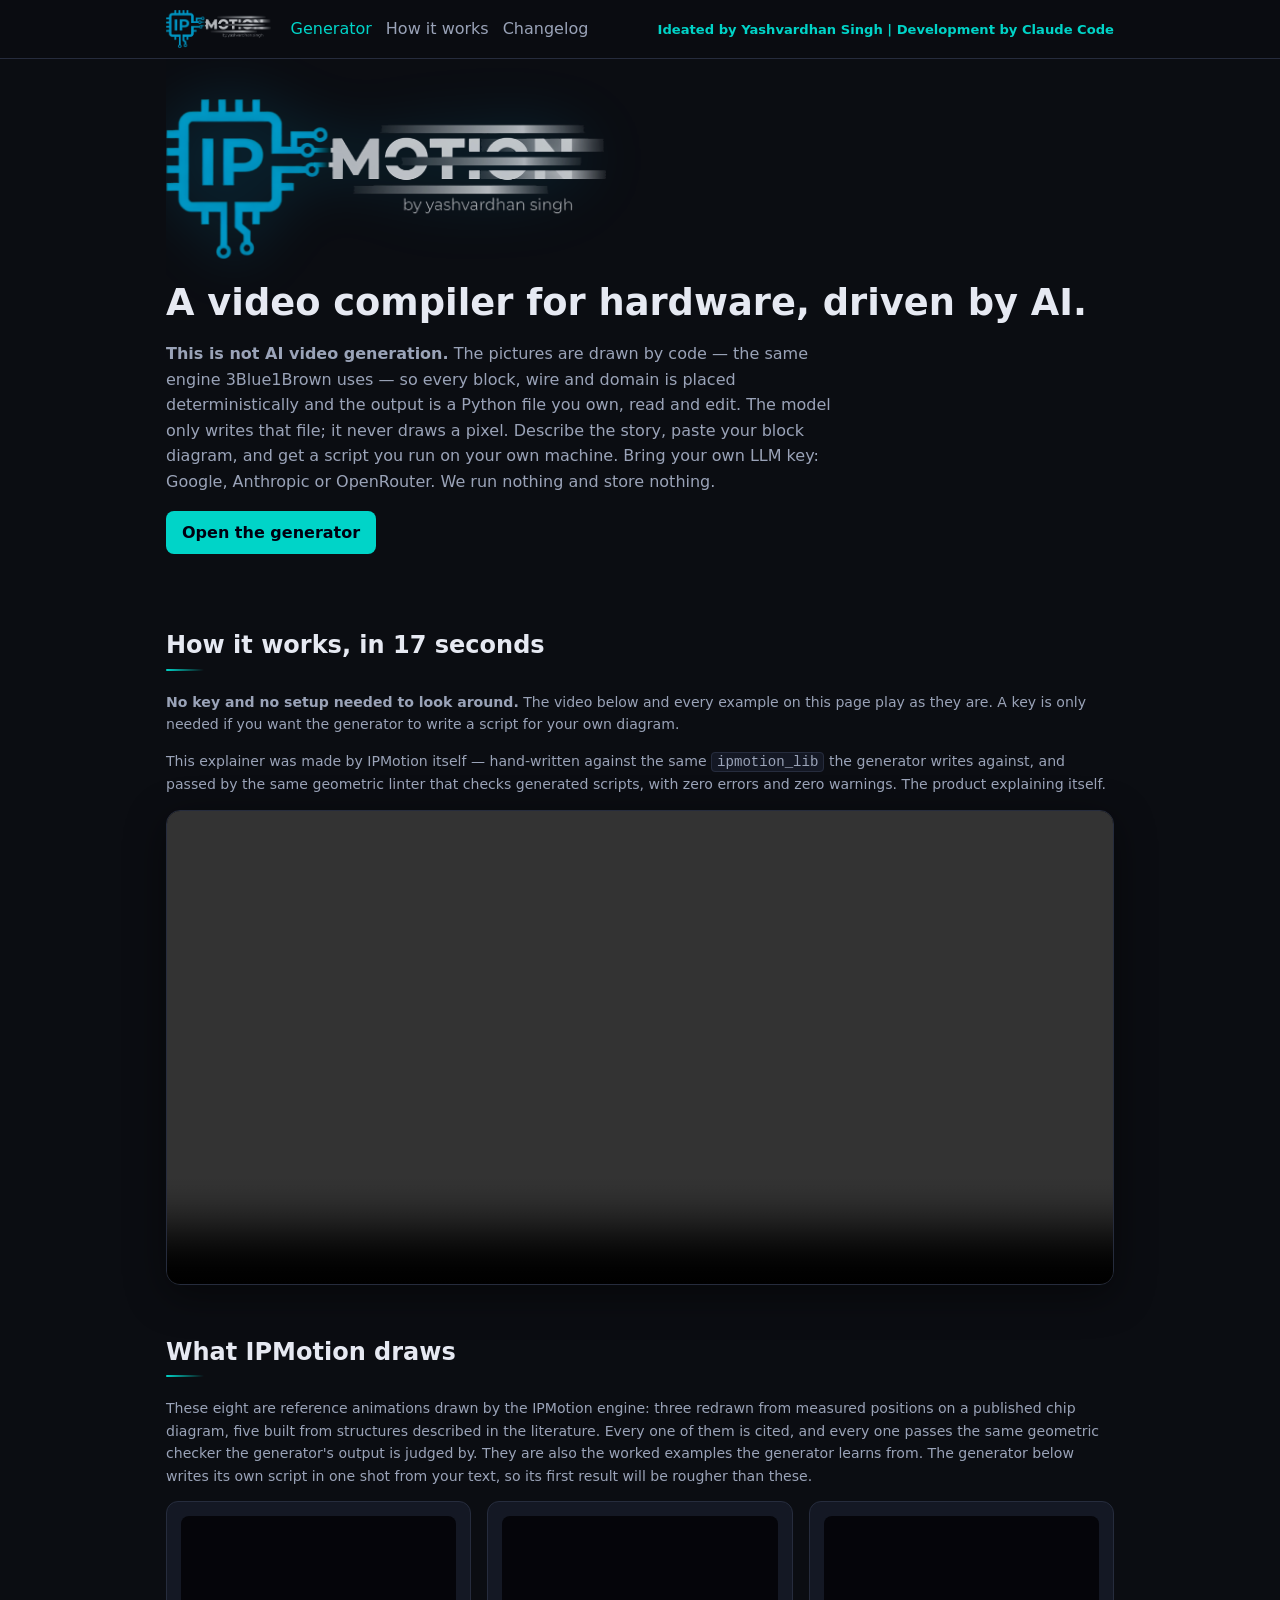
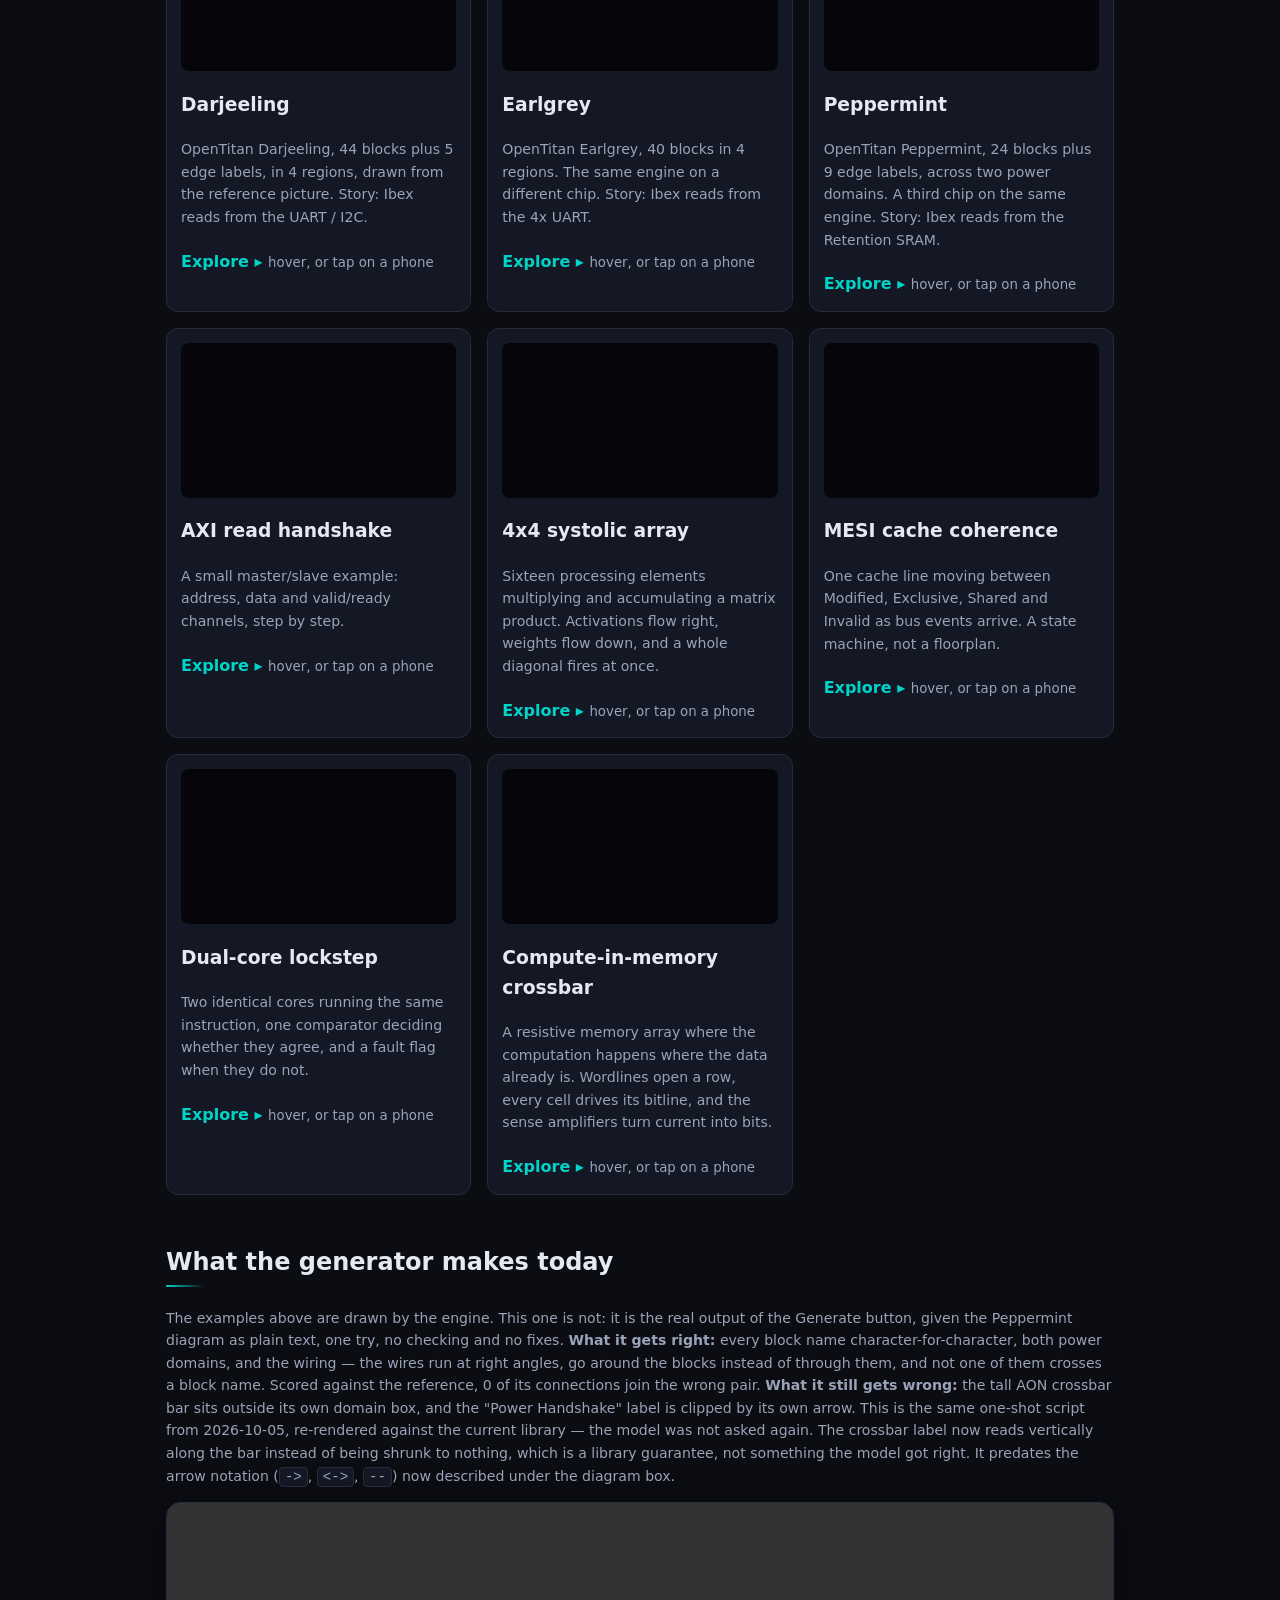
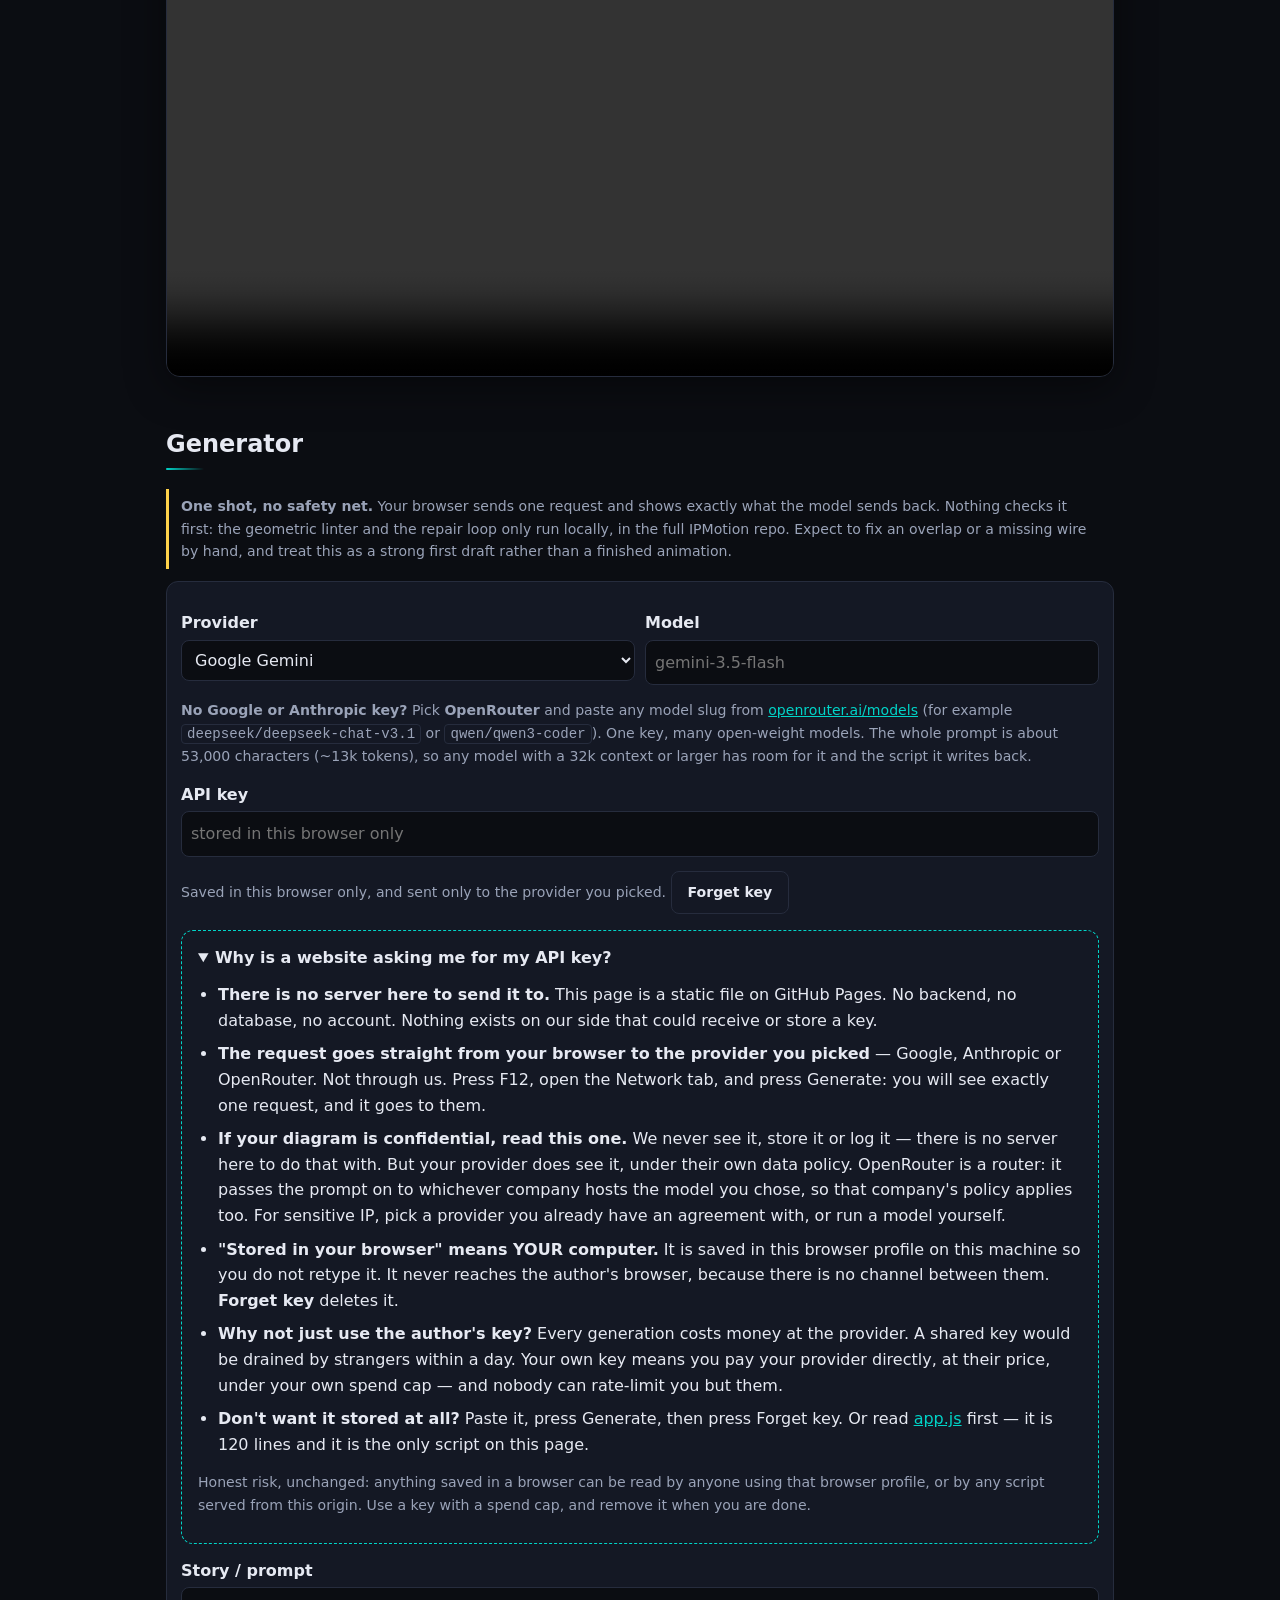
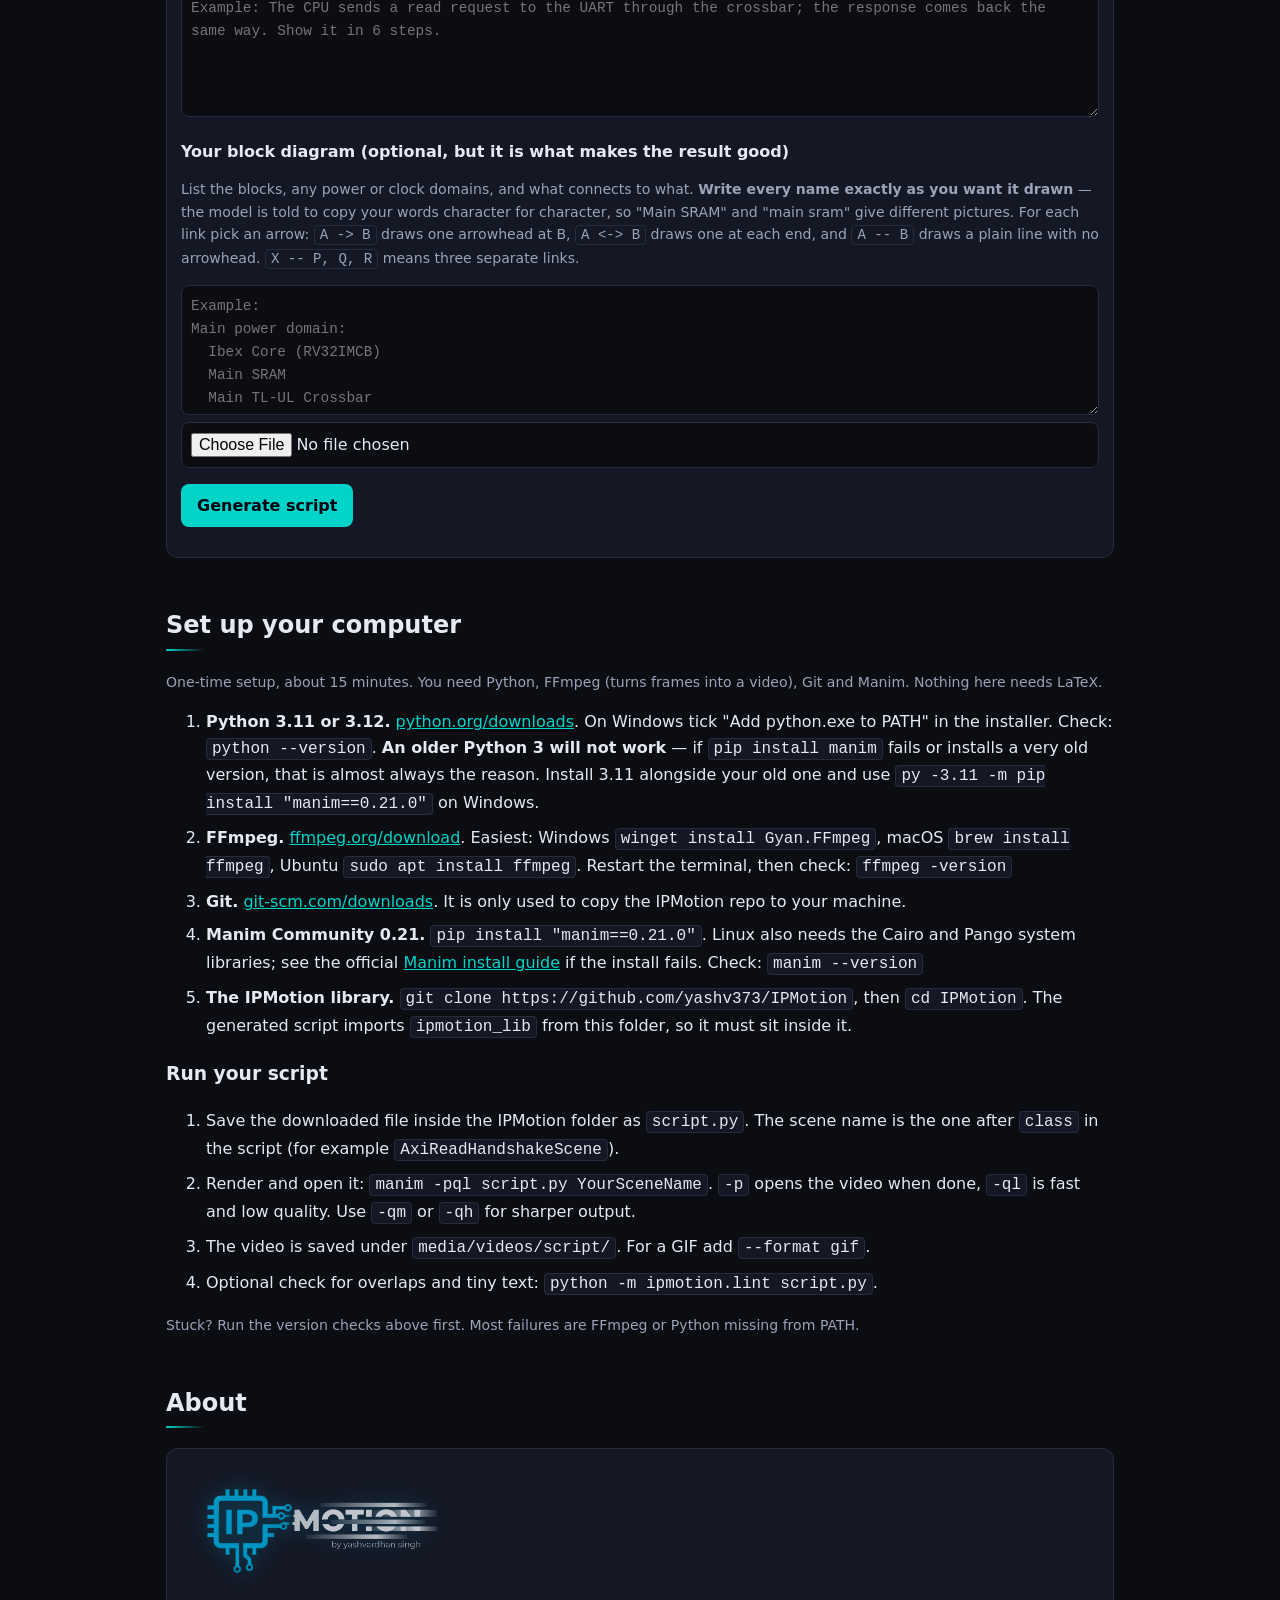
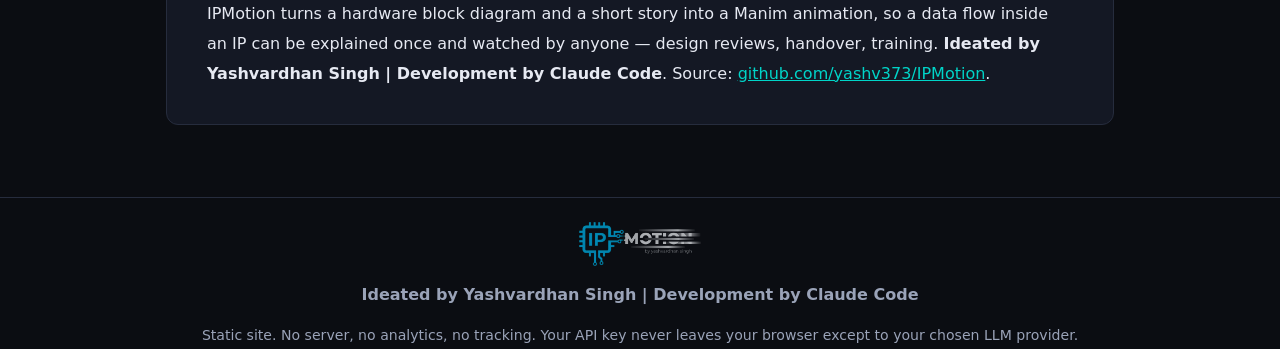
==== commit bcb27df0: "Two library guarantees for the faults the frames showed, and a hero that says what this is A block t" ====
--- a/web/index.html
+++ b/web/index.html
@@ -1,13 +1,13 @@
 <!doctype html>
 <html lang="en" data-theme="dark"><head><meta charset="utf-8"><meta name="viewport" content="width=device-width,initial-scale=1">
-<title>IPMotion Generator</title><meta name="description" content="IPMotion: describe a hardware block diagram story, get a Manim animation script. Bring your own API key; nothing runs on our servers.">
+<title>IPMotion Generator</title><meta name="description" content="IPMotion is a deterministic video compiler for hardware block diagrams, driven by an LLM. Describe a data flow, get a Manim script you own. Bring your own API key; nothing runs on our servers.">
 <link rel="icon" href="favicon.ico" sizes="any"><link rel="icon" type="image/png" sizes="32x32" href="assets/favicon-32.png"><link rel="apple-touch-icon" href="assets/apple-touch-icon.png"><meta name="theme-color" content="#0b0d12"><meta property="og:title" content="IPMotion Generator"><meta property="og:image" content="assets/logo.png">
 <link rel="manifest" href="site.webmanifest"><meta name="theme-color" content="#0b0d12"><link rel="stylesheet" href="style.css"></head><body>
 <header><div class="wrap"><a class="brand" href="index.html" aria-label="IPMotion home"><img src="assets/logo.png" alt="IPMotion" width="105" height="38"></a><nav><a href="index.html" aria-current=page>Generator</a><a href="how-it-works.html">How it works</a><a href="changelog.html">Changelog</a></nav>
 <span class="credit">Ideated by Yashvardhan Singh | Development by Claude Code</span></div></header>
 <div id="popbg" aria-hidden="true"></div><main class="wrap">
-<section class="hero"><video class="hero-bg" src="assets/video/hero-bg.mp4?v=2" autoplay muted loop playsinline aria-hidden="true" width="960" height="540" preload="metadata"></video><div class="hero-in"><img class="hero-logo" src="assets/logo.png" alt="IPMotion by Yashvardhan Singh" width="440" height="160"><h1>Hardware block diagrams, animated.</h1>
-<p>IPMotion draws chip and IP-block diagrams in Manim and plays a story over them: a read request travelling through a crossbar, a handshake between master and slave. Describe the story, paste your block diagram, and get a Python script you run on your own machine. Bring your own LLM key. We run nothing.</p>
+<section class="hero"><video class="hero-bg" src="assets/video/hero-bg.mp4?v=2" autoplay muted loop playsinline aria-hidden="true" width="960" height="540" preload="metadata"></video><div class="hero-in"><img class="hero-logo" src="assets/logo.png" alt="IPMotion by Yashvardhan Singh" width="440" height="160"><h1>A video compiler for hardware, driven by AI.</h1>
+<p><strong>This is not AI video generation.</strong> The pictures are drawn by code &mdash; the same engine 3Blue1Brown uses &mdash; so every block, wire and domain is placed deterministically and the output is a Python file you own, read and edit. The model only writes that file; it never draws a pixel. Describe the story, paste your block diagram, and get a script you run on your own machine. Bring your own LLM key: Google, Anthropic or OpenRouter. We run nothing and store nothing.</p>
 <a class="btn" href="#generator">Open the generator</a></div></section>
 
 <h2>How it works, in 17 seconds</h2>
@@ -28,8 +28,8 @@
 </div>
 
 <h2>What the generator makes today</h2>
-<p class="note">The examples above are drawn by the engine. This one is not: it is the real output of the Generate button, given the Peppermint diagram as plain text, one try, no checking and no fixes. <strong>What it gets right:</strong> every block name character-for-character, both power domains, and the wiring &mdash; the wires run at right angles, go around the blocks instead of through them, and not one of them crosses a block name. Scored against the reference, 0 of its connections join the wrong pair. <strong>What it still gets wrong:</strong> the tall AON crossbar bar sits outside its own domain box and its label is shrunk until it is too small to read, and the "Power Handshake" label is clipped by its own arrow. This is a one-shot run from 2026-10-05. It predates the arrow notation (<code>-&gt;</code>, <code>&lt;-&gt;</code>, <code>--</code>) now described under the diagram box.</p>
-<video class="explainer" src="assets/video/generated-peppermint.mp4?v=3" autoplay muted loop playsinline controls preload="metadata" aria-label="Animation written by the generator in one shot"></video>
+<p class="note">The examples above are drawn by the engine. This one is not: it is the real output of the Generate button, given the Peppermint diagram as plain text, one try, no checking and no fixes. <strong>What it gets right:</strong> every block name character-for-character, both power domains, and the wiring &mdash; the wires run at right angles, go around the blocks instead of through them, and not one of them crosses a block name. Scored against the reference, 0 of its connections join the wrong pair. <strong>What it still gets wrong:</strong> the tall AON crossbar bar sits outside its own domain box, and the "Power Handshake" label is clipped by its own arrow. This is the same one-shot script from 2026-10-05, re-rendered against the current library &mdash; the model was not asked again. The crossbar label now reads vertically along the bar instead of being shrunk to nothing, which is a library guarantee, not something the model got right. It predates the arrow notation (<code>-&gt;</code>, <code>&lt;-&gt;</code>, <code>--</code>) now described under the diagram box.</p>
+<video class="explainer" src="assets/video/generated-peppermint.mp4?v=4" autoplay muted loop playsinline controls preload="metadata" aria-label="Animation written by the generator in one shot"></video>
 <h2 id="generator">Generator</h2>
 <div class="warn"><strong>One shot, no safety net.</strong> Your browser sends one request and shows exactly what the model sends back. Nothing checks it first: the geometric linter and the repair loop only run locally, in the full IPMotion repo. Expect to fix an overlap or a missing wire by hand, and treat this as a strong first draft rather than a finished animation.</div>
 <form id="f" class="card" onsubmit="return false">
@@ -88,7 +88,7 @@
 <li>Optional check for overlaps and tiny text: <code>python -m ipmotion.lint script.py</code>.</li>
 </ol>
 <p class="note">Stuck? Run the version checks above first. Most failures are FFmpeg or Python missing from PATH.</p>
-<h2>About</h2><p class="card"><img class="about-logo" src="assets/logo.png" alt="IPMotion by Yashvardhan Singh" width="264" height="96">IPMotion turns a hardware block diagram and a short story into a Manim animation.
+<h2>About</h2><p class="card"><img class="about-logo" src="assets/logo.png" alt="IPMotion by Yashvardhan Singh" width="264" height="96">IPMotion turns a hardware block diagram and a short story into a Manim animation, so a data flow inside an IP can be explained once and watched by anyone &mdash; design reviews, handover, training.
 <strong>Ideated by Yashvardhan Singh | Development by Claude Code</strong>. Source: <a href="https://github.com/yashv373/IPMotion">github.com/yashv373/IPMotion</a>.</p>
 </main>
 <footer><div class="wrap"><img class="foot-logo" src="assets/logo.png" alt="IPMotion" width="121" height="44"><p><strong>Ideated by Yashvardhan Singh | Development by Claude Code</strong></p>
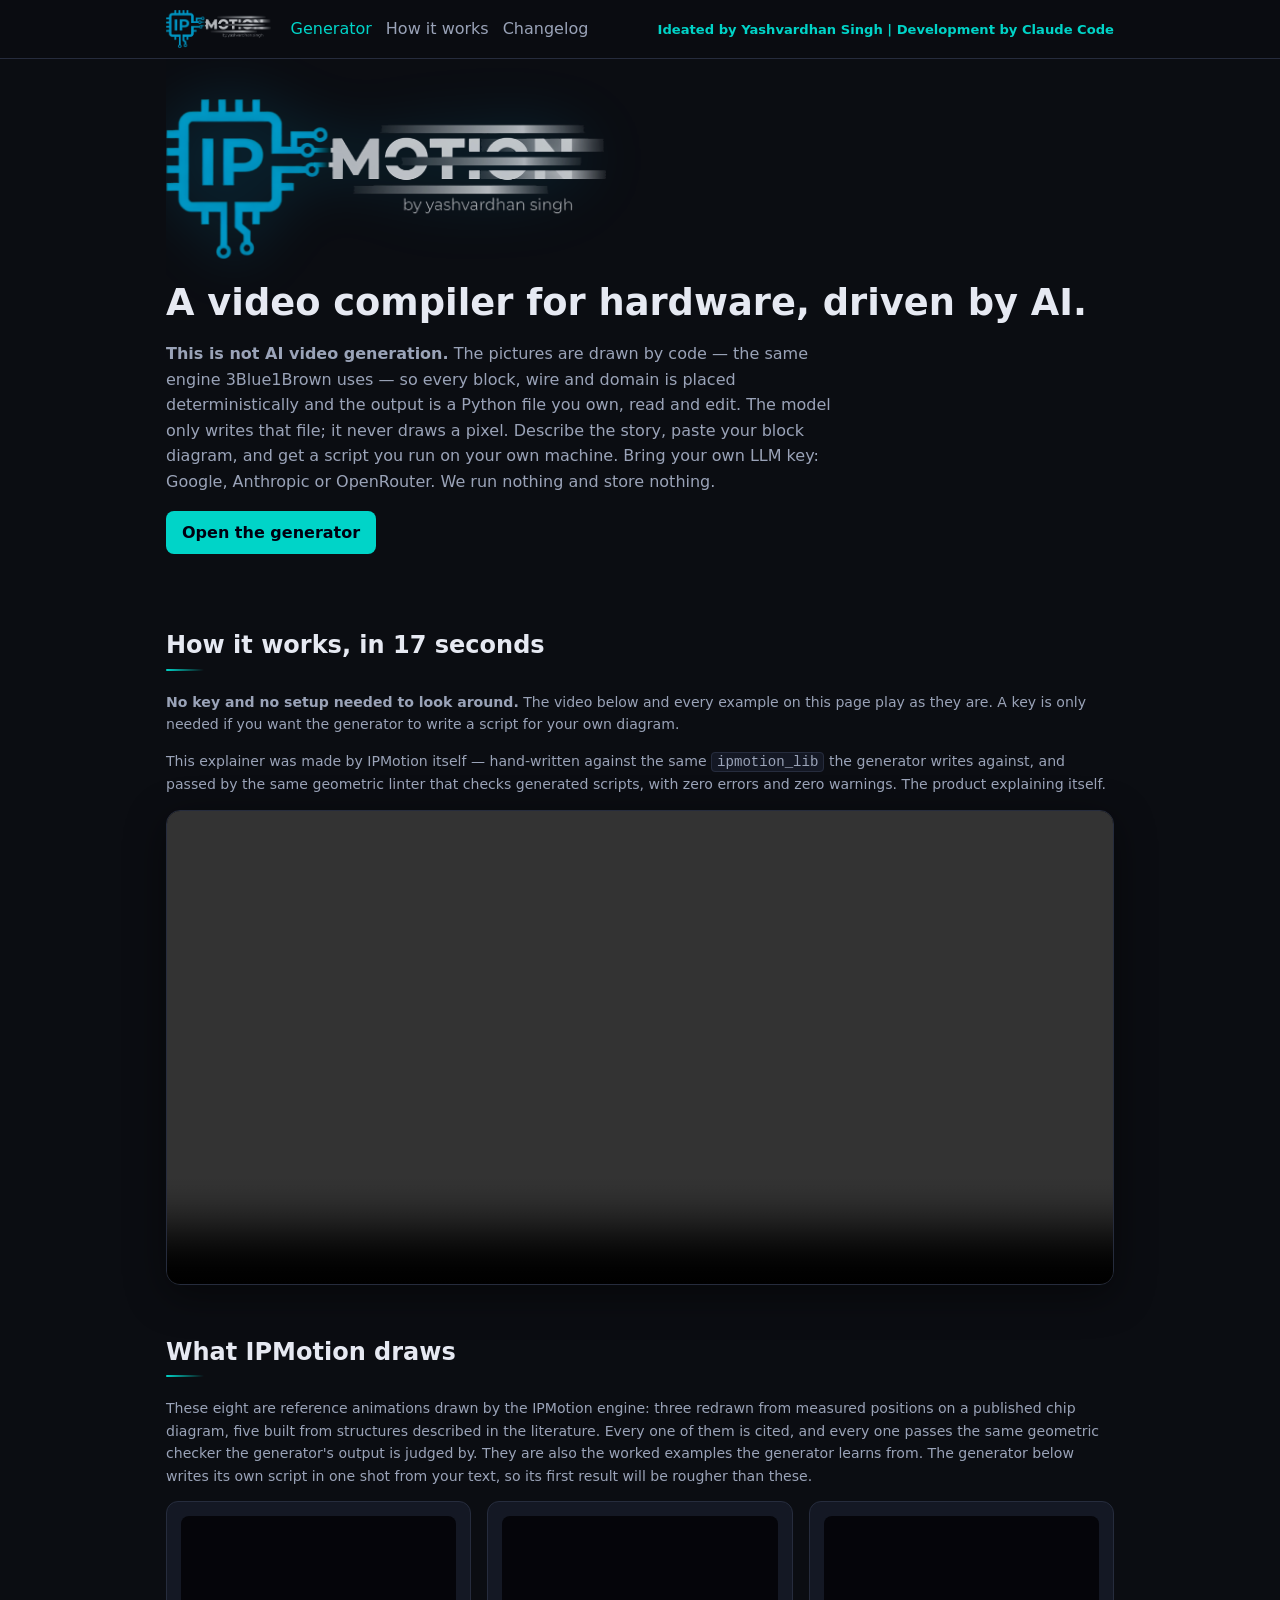
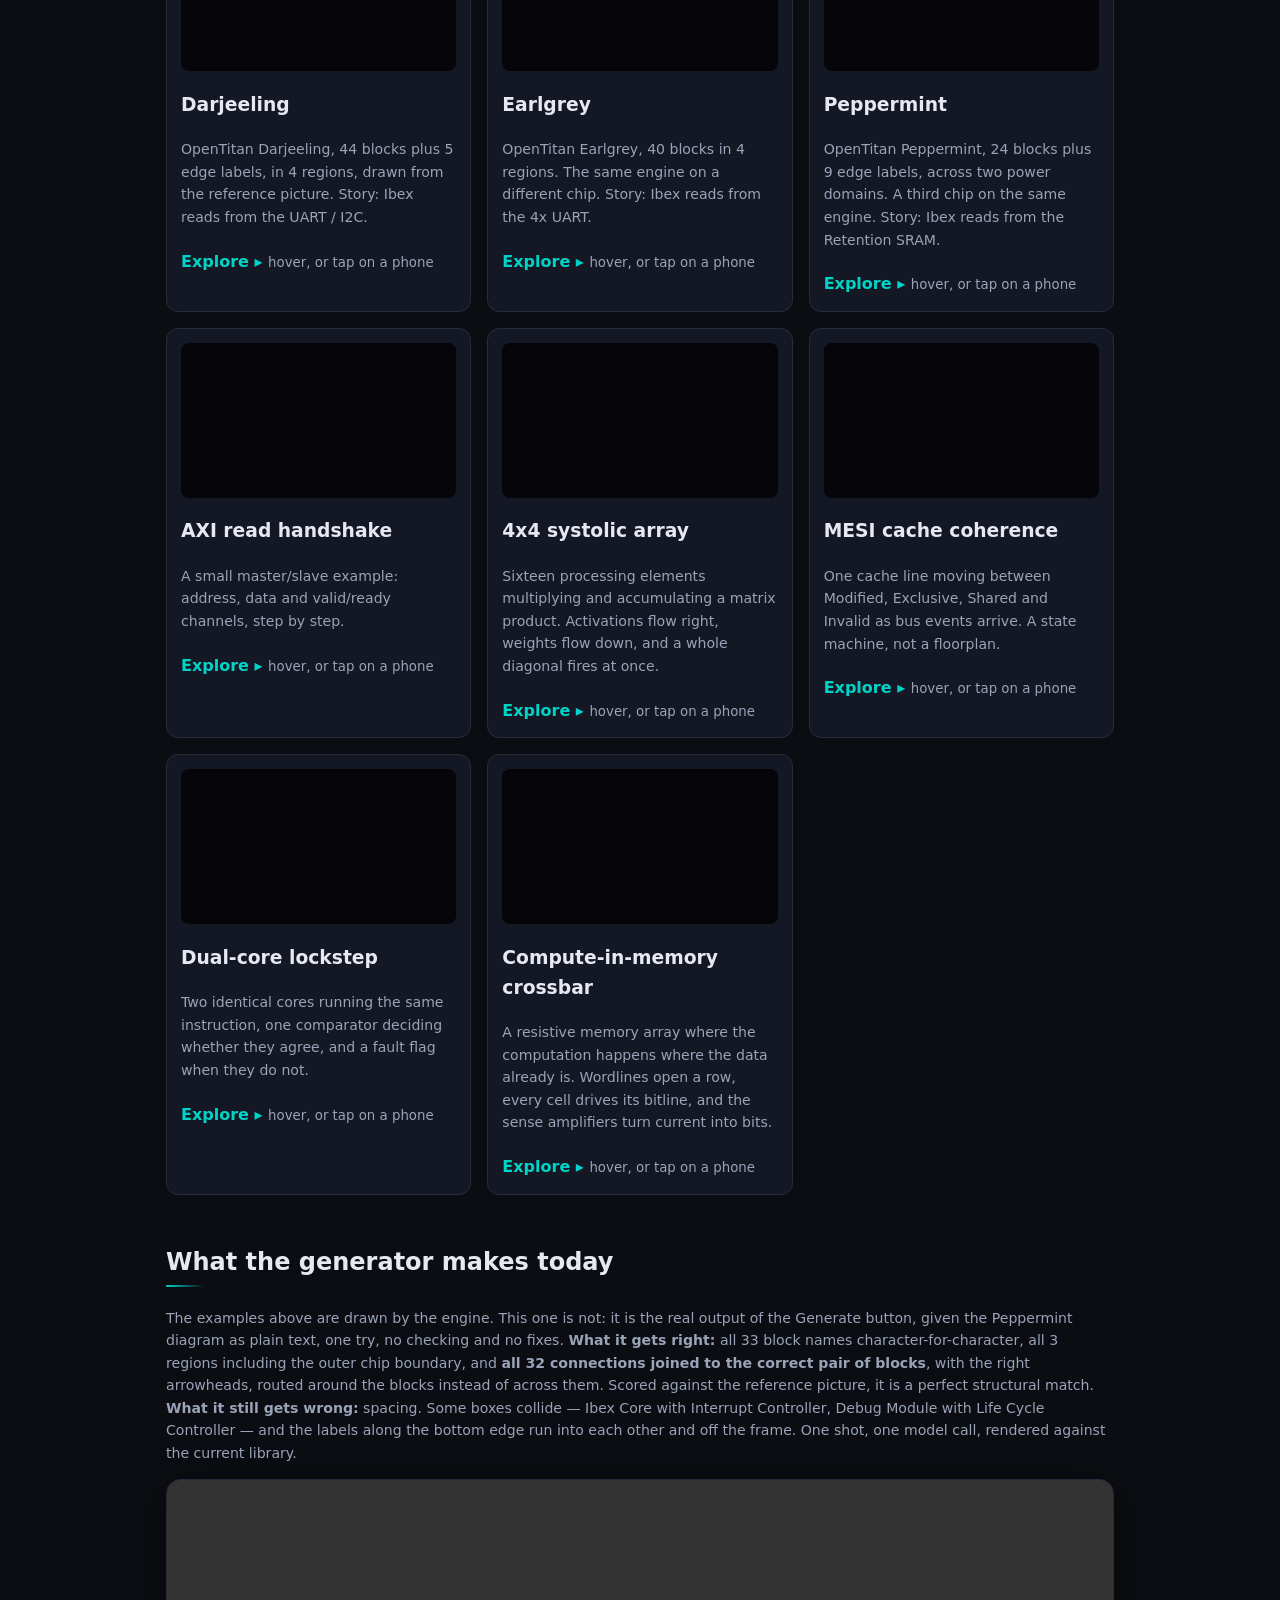
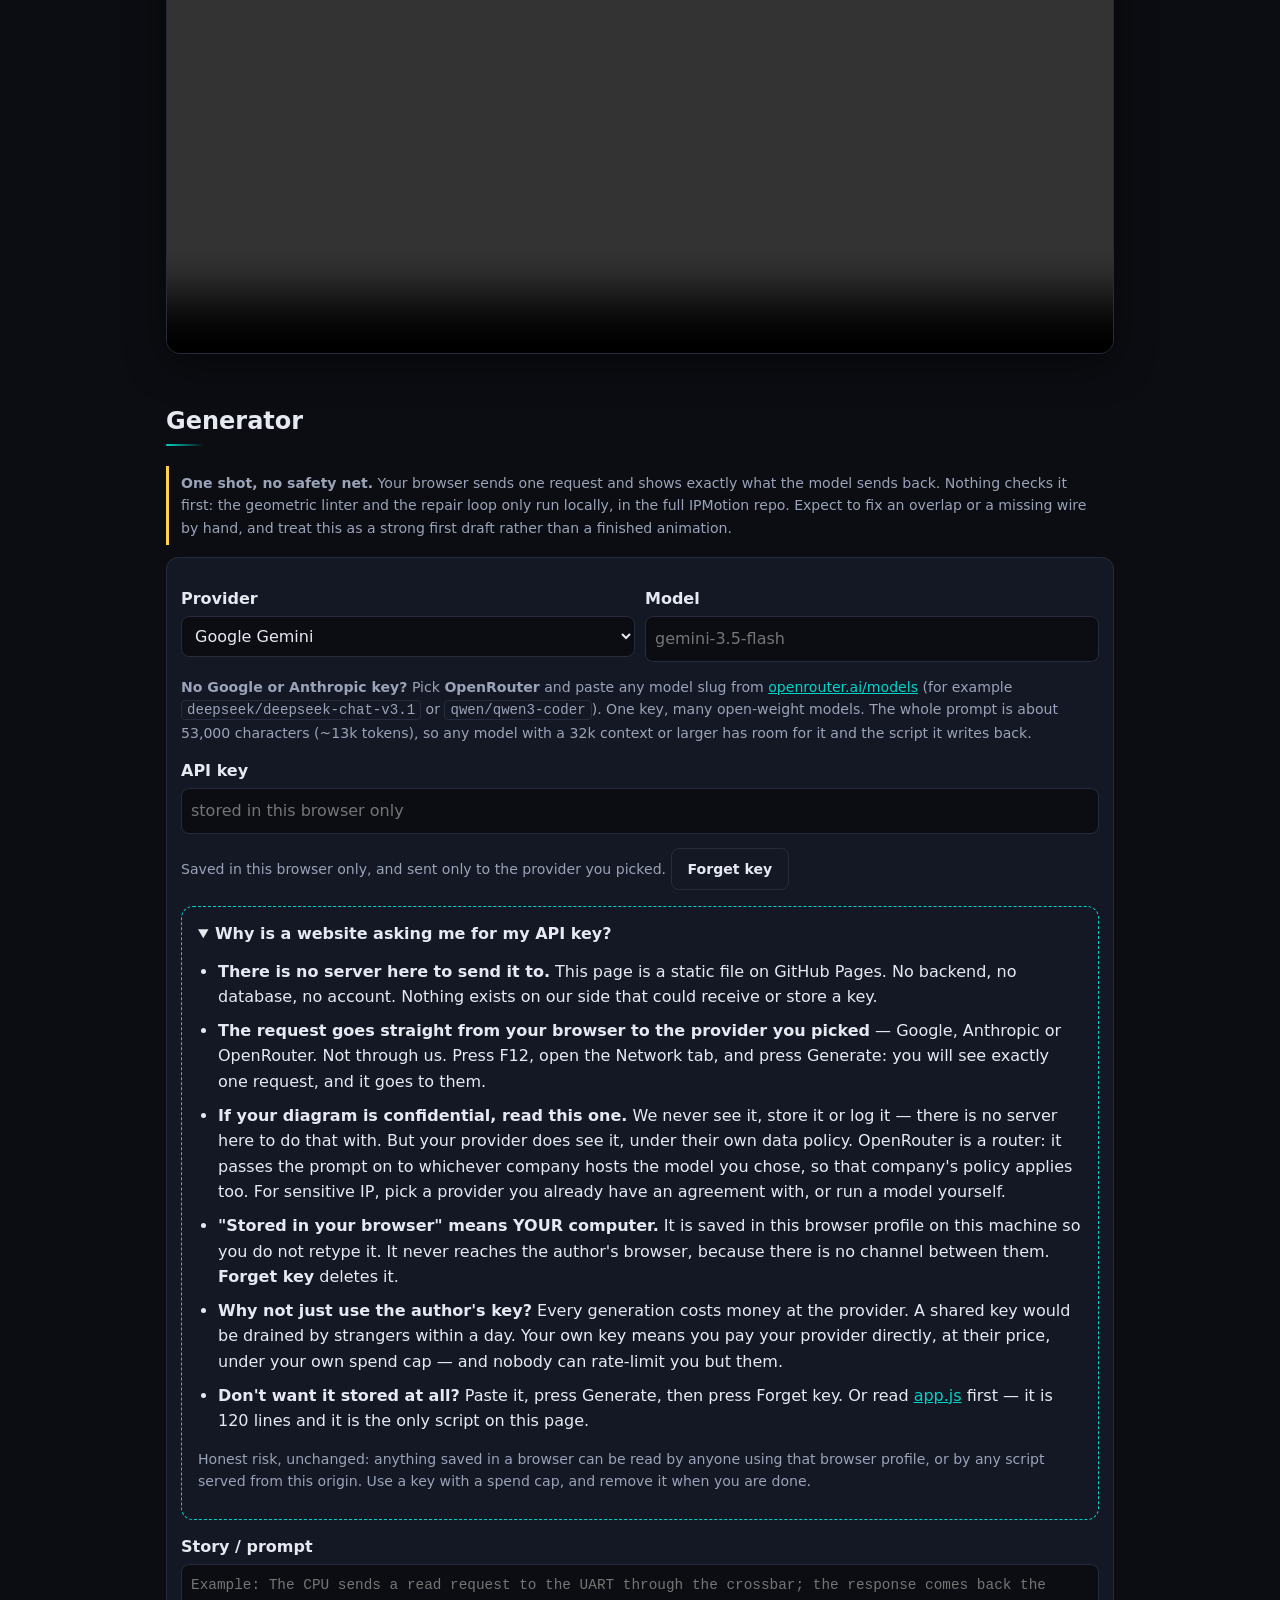
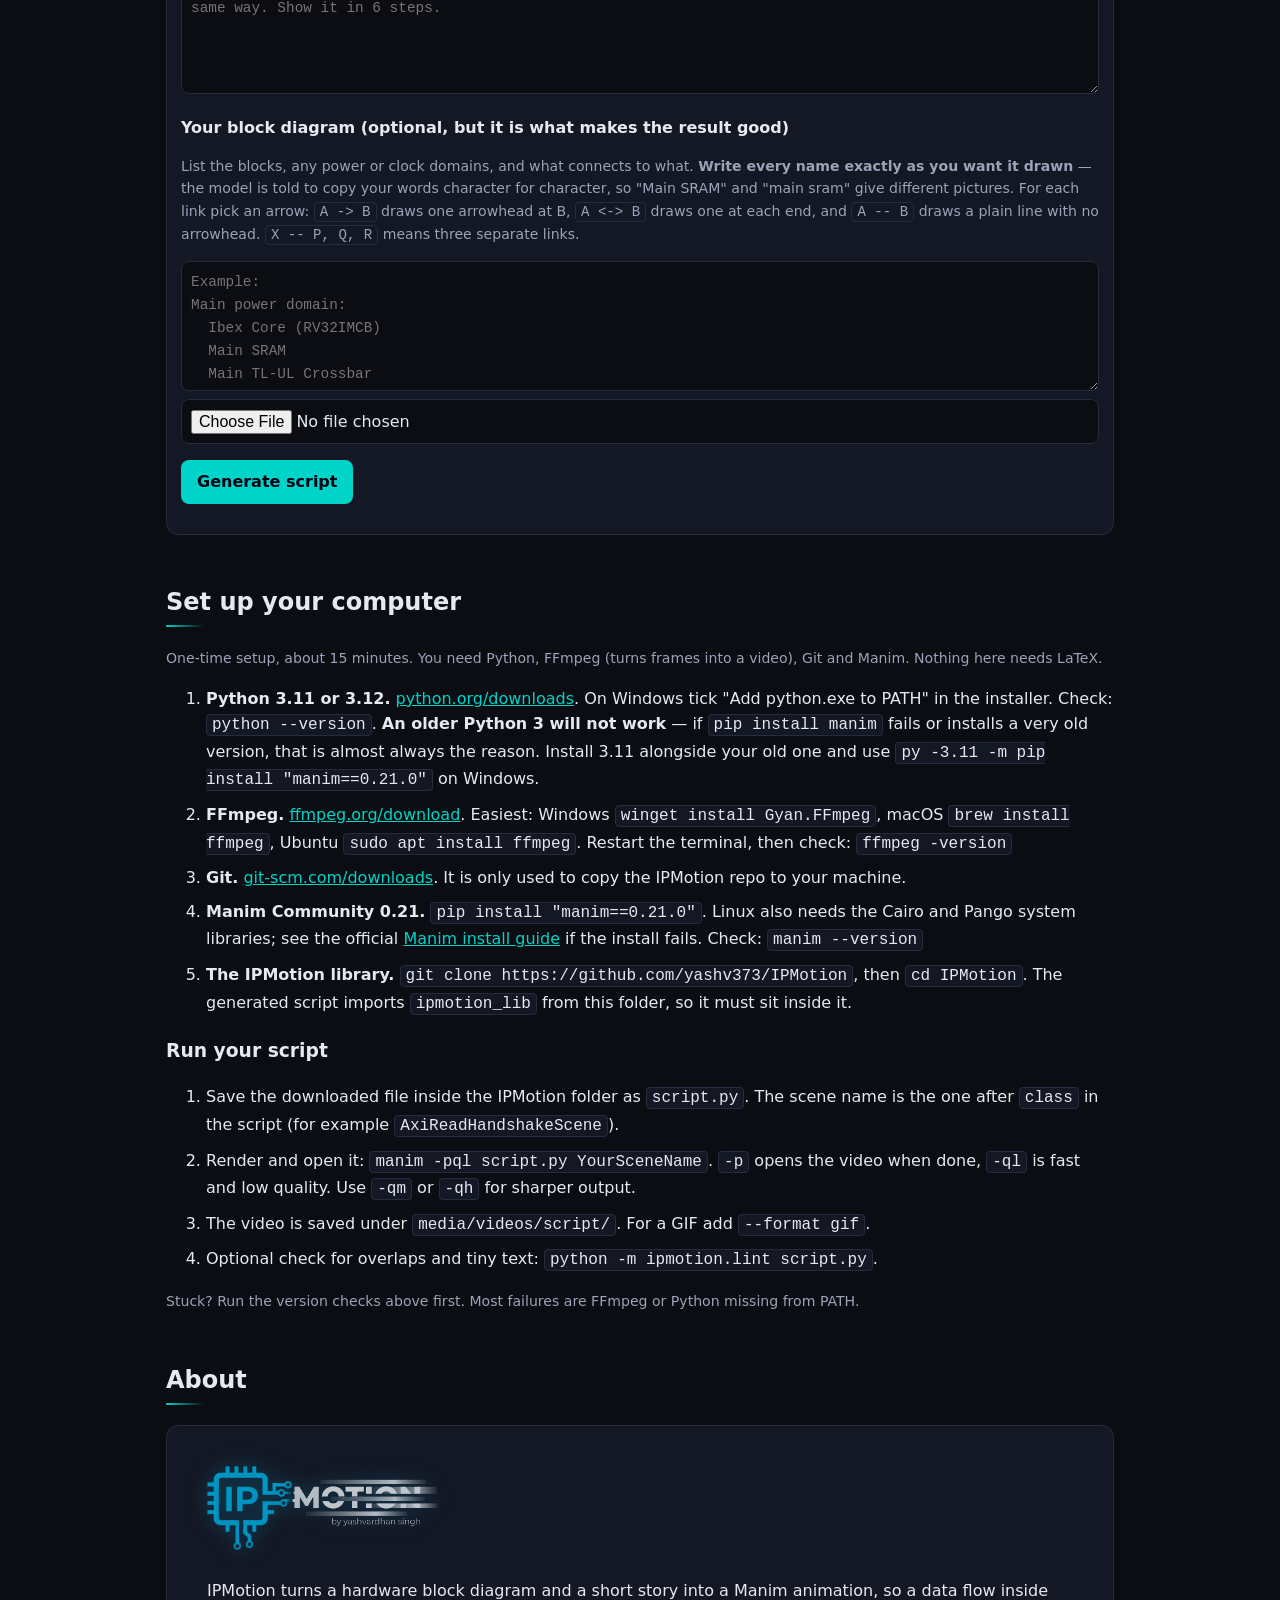
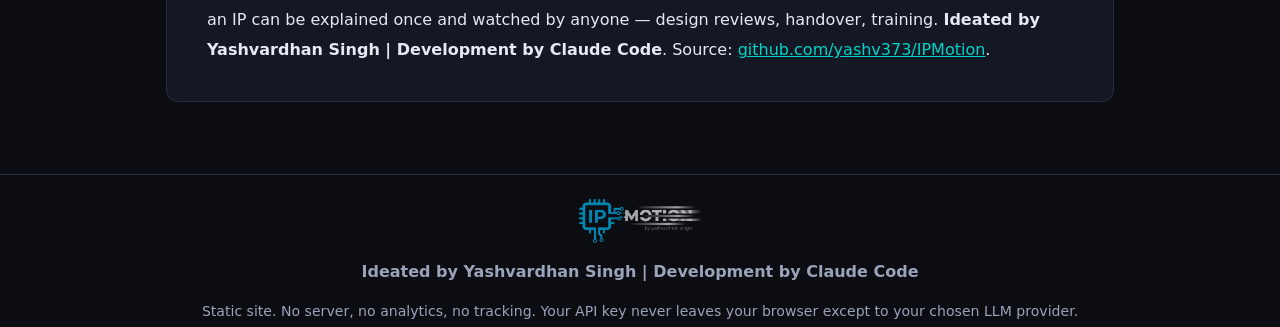
==== commit e5039808: "Close a held-out leak in the live prompt, and guard it Three Peppermint-only strings had drifted int" ====
--- a/web/index.html
+++ b/web/index.html
@@ -28,8 +28,8 @@
 </div>
 
 <h2>What the generator makes today</h2>
-<p class="note">The examples above are drawn by the engine. This one is not: it is the real output of the Generate button, given the Peppermint diagram as plain text, one try, no checking and no fixes. <strong>What it gets right:</strong> every block name character-for-character, both power domains, and the wiring &mdash; the wires run at right angles, go around the blocks instead of through them, and not one of them crosses a block name. Scored against the reference, 0 of its connections join the wrong pair. <strong>What it still gets wrong:</strong> the tall AON crossbar bar sits outside its own domain box, and the "Power Handshake" label is clipped by its own arrow. This is the same one-shot script from 2026-10-05, re-rendered against the current library &mdash; the model was not asked again. The crossbar label now reads vertically along the bar instead of being shrunk to nothing, which is a library guarantee, not something the model got right. It predates the arrow notation (<code>-&gt;</code>, <code>&lt;-&gt;</code>, <code>--</code>) now described under the diagram box.</p>
-<video class="explainer" src="assets/video/generated-peppermint.mp4?v=4" autoplay muted loop playsinline controls preload="metadata" aria-label="Animation written by the generator in one shot"></video>
+<p class="note">The examples above are drawn by the engine. This one is not: it is the real output of the Generate button, given the Peppermint diagram as plain text, one try, no checking and no fixes. <strong>What it gets right:</strong> all 33 block names character-for-character, all 3 regions including the outer chip boundary, and <strong>all 32 connections joined to the correct pair of blocks</strong>, with the right arrowheads, routed around the blocks instead of across them. Scored against the reference picture, it is a perfect structural match. <strong>What it still gets wrong:</strong> spacing. Some boxes collide &mdash; Ibex Core with Interrupt Controller, Debug Module with Life Cycle Controller &mdash; and the labels along the bottom edge run into each other and off the frame. One shot, one model call, rendered against the current library.</p>
+<video class="explainer" src="assets/video/generated-peppermint.mp4?v=5" autoplay muted loop playsinline controls preload="metadata" aria-label="Animation written by the generator in one shot"></video>
 <h2 id="generator">Generator</h2>
 <div class="warn"><strong>One shot, no safety net.</strong> Your browser sends one request and shows exactly what the model sends back. Nothing checks it first: the geometric linter and the repair loop only run locally, in the full IPMotion repo. Expect to fix an overlap or a missing wire by hand, and treat this as a strong first draft rather than a finished animation.</div>
 <form id="f" class="card" onsubmit="return false">
